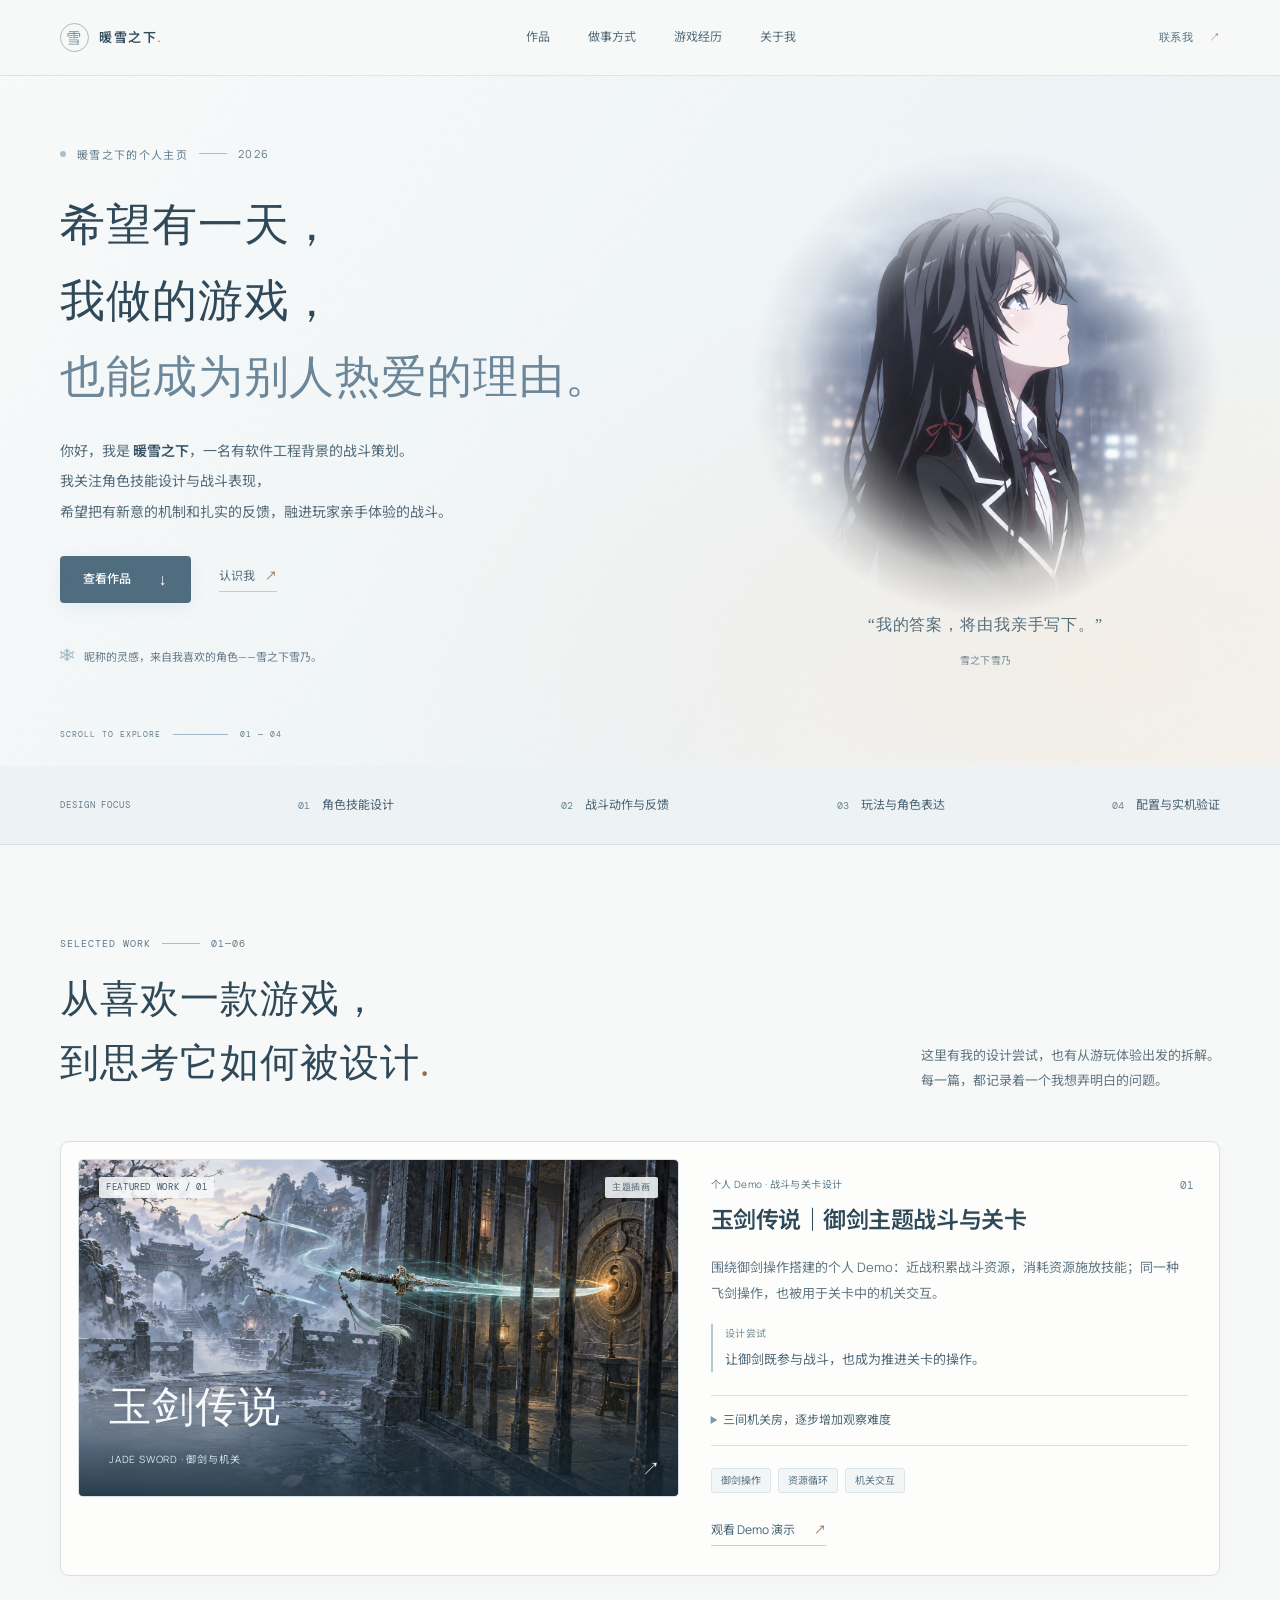
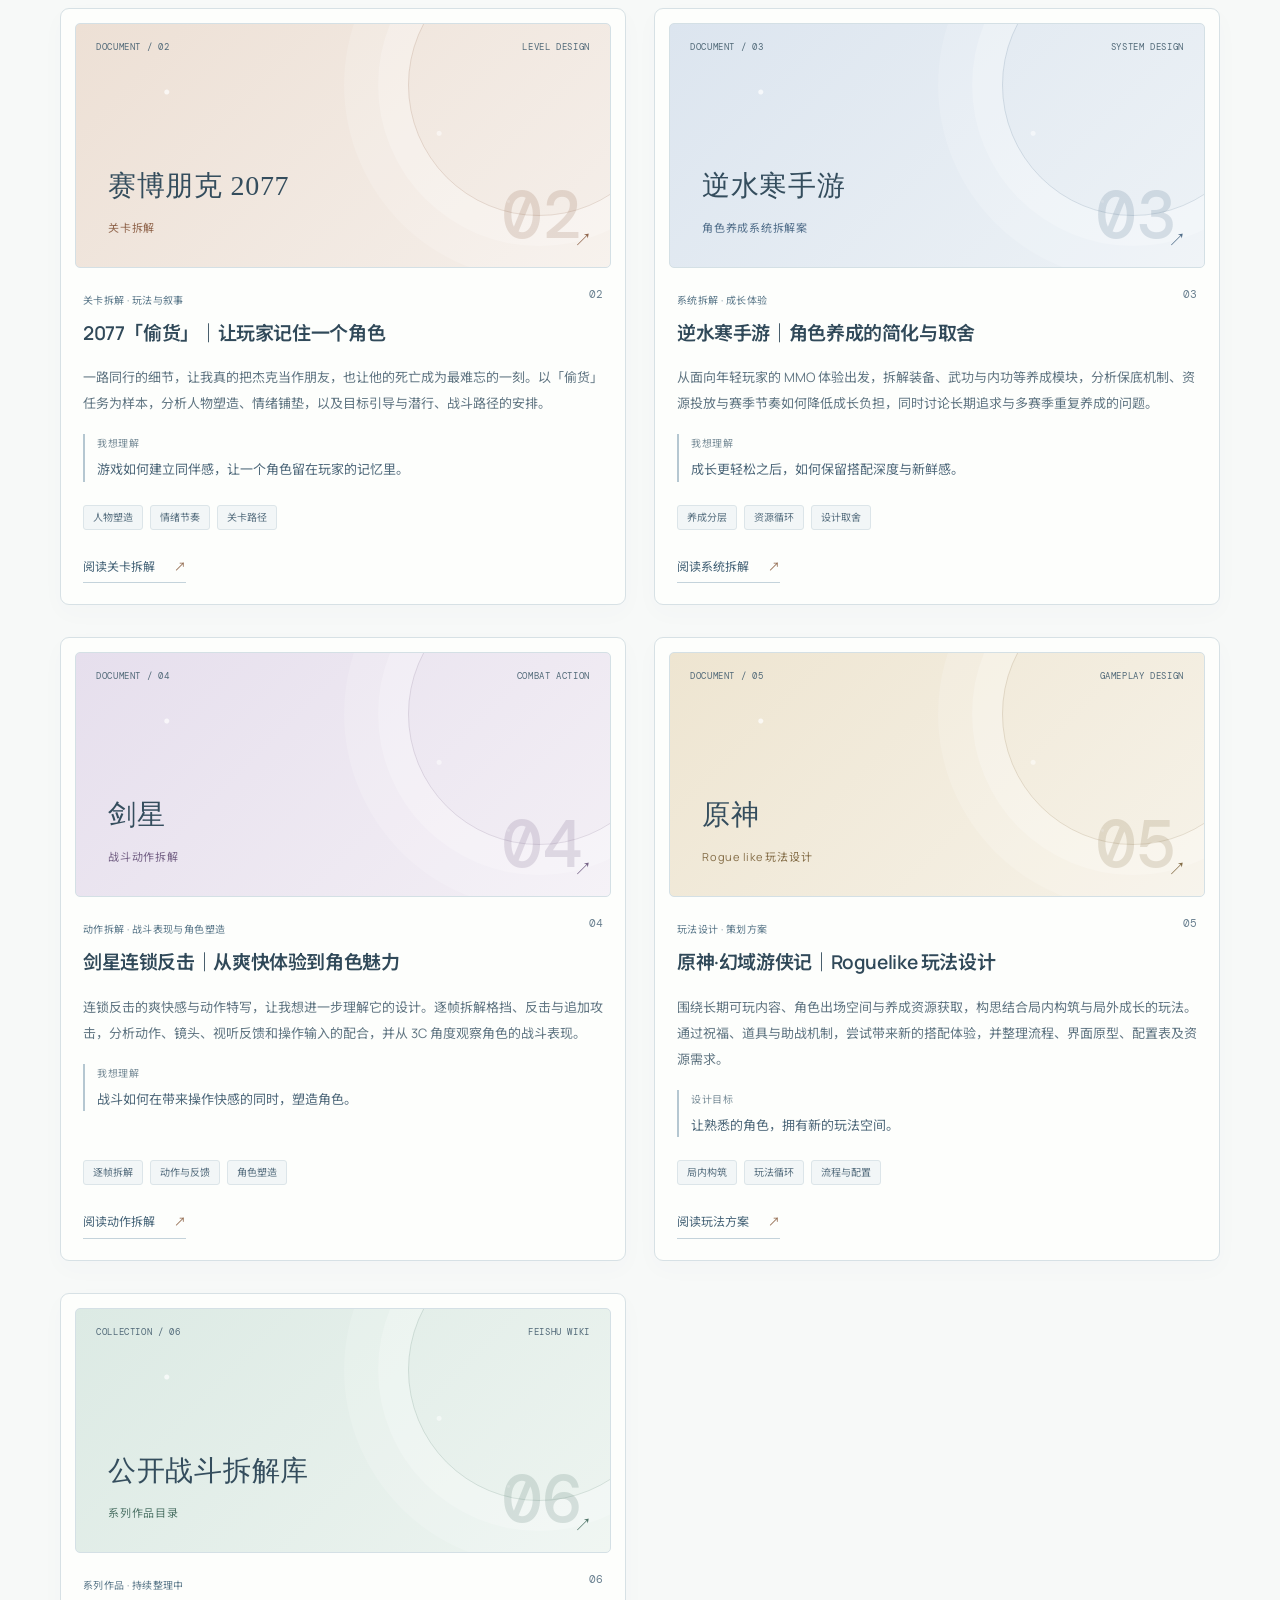
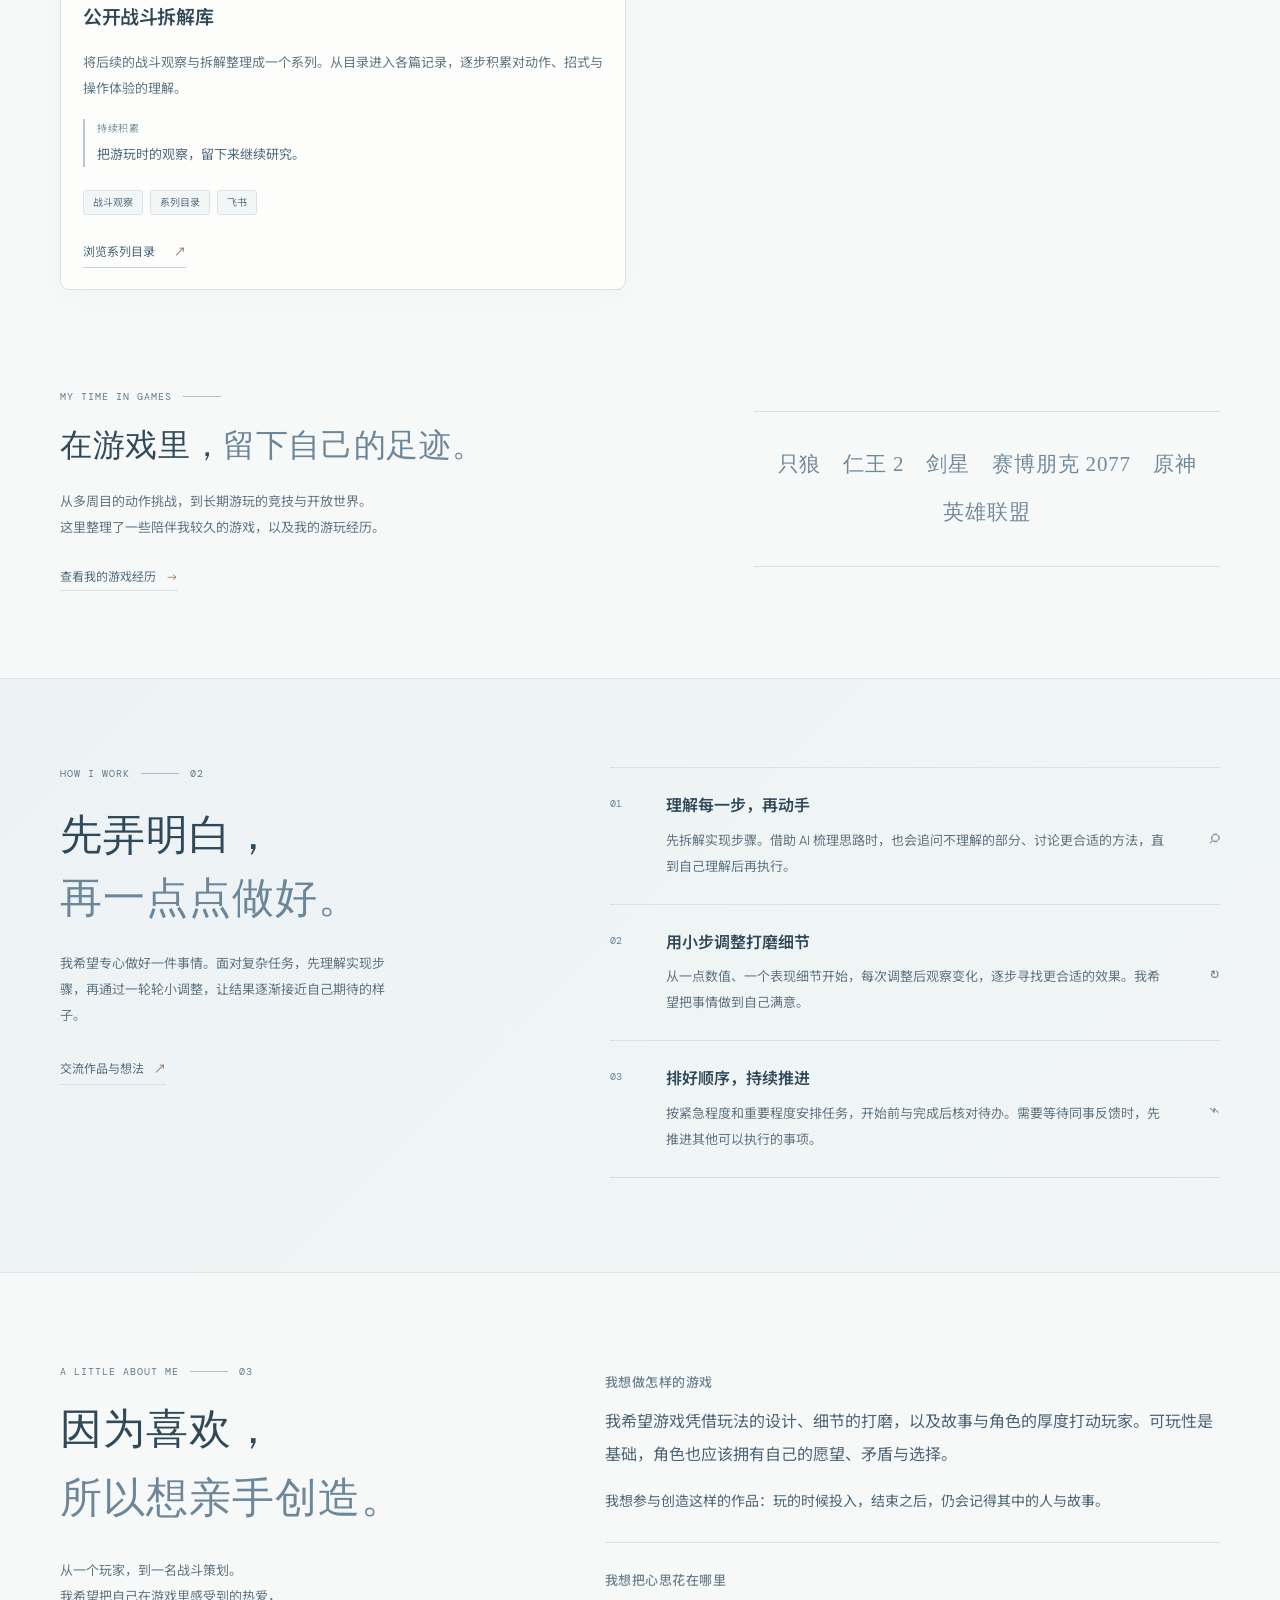
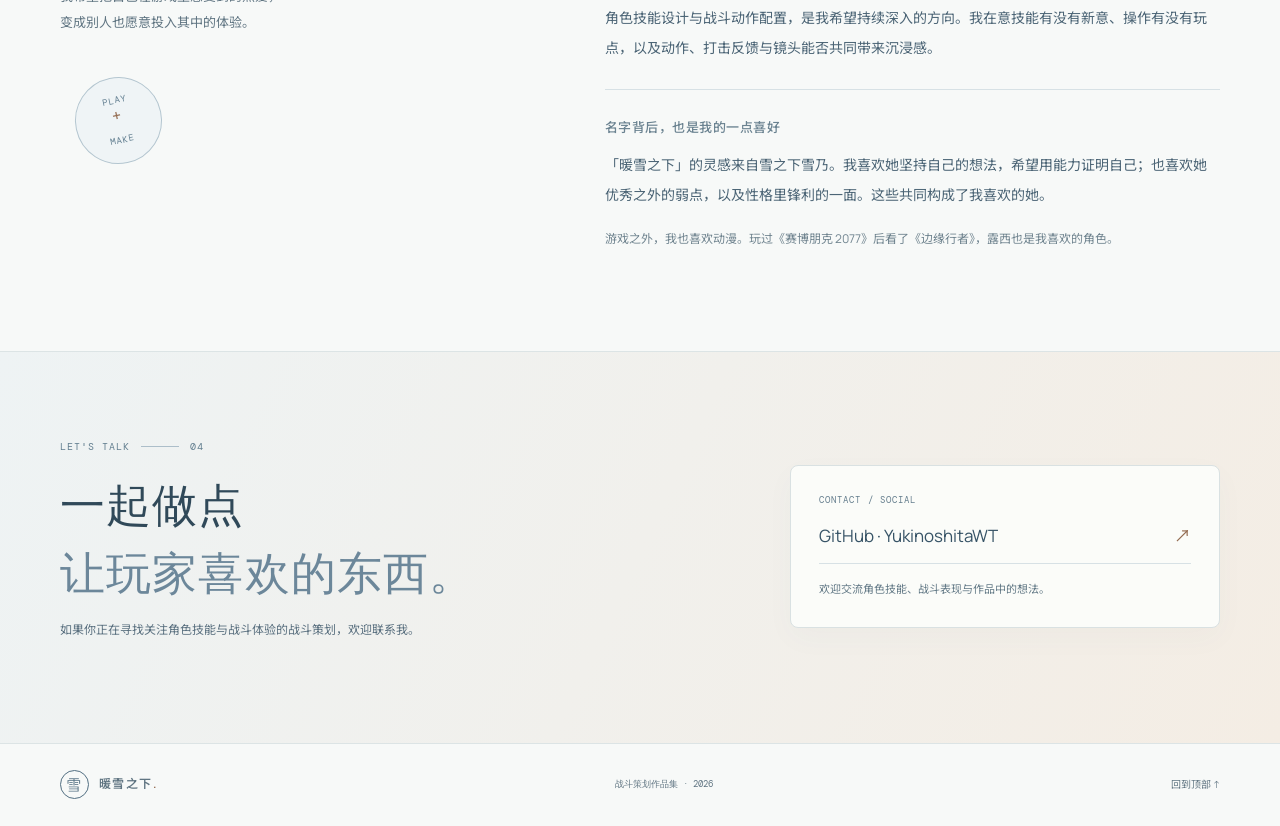
==== index.html @ dbbedae3 "Add illustrated flying sword cover to featured demo" ====
<!doctype html>
<html lang="zh-CN">
<head>
  <meta charset="utf-8">
  <meta name="viewport" content="width=device-width, initial-scale=1">
  <meta name="theme-color" content="#f3f6f7">
  <meta name="description" content="暖雪之下的个人主页与战斗策划作品集。关注角色技能设计、战斗体验，以及让玩家记住的故事与角色。">
  <title>暖雪之下｜战斗策划作品集</title>
  <link rel="preconnect" href="https://fonts.googleapis.com">
  <link rel="preconnect" href="https://fonts.gstatic.com" crossorigin>
  <link href="https://fonts.googleapis.com/css2?family=DM+Mono:wght@400;500&family=Manrope:wght@400;500;600;700;800&family=Noto+Sans+SC:wght@400;500;600;700;900&display=swap" rel="stylesheet">
  <link rel="stylesheet" href="styles.css?v=jade-cover-20261012">
  <script src="script.js" defer></script>
</head>
<body class="portfolio-page">
  <div class="grain" aria-hidden="true"></div>
  <header class="topbar">
    <a class="brand" href="#home" aria-label="回到首页"><span class="brand-mark">雪</span><span>暖雪之下<span class="brand-dot">.</span></span></a>
    <nav aria-label="主导航"><a href="#work">作品</a><a href="#approach">做事方式</a><a href="games.html">游戏经历</a><a href="#about">关于我</a></nav>
    <a class="top-contact" href="#contact">联系我 <span>↗</span></a>
  </header>

  <main id="home">
    <div class="hero-scene">
    <section class="hero wrap" aria-labelledby="hero-title">
      <div class="hero-copy">
        <div class="eyebrow"><span class="status-dot"></span> 暖雪之下的个人主页 <span class="eyebrow-line"></span> 2026</div>
        <h1 id="hero-title" class="hero-aspiration">希望有一天，<br>我做的游戏，<br><em>也能成为别人热爱的理由。</em></h1>
        <p class="hero-lede">你好，我是 <strong>暖雪之下</strong>，一名有软件工程背景的战斗策划。<br>我关注角色技能设计与战斗表现，<br class="desktop-only">希望把有新意的机制和扎实的反馈，融进玩家亲手体验的战斗。</p>
        <div class="hero-actions"><a class="button button-primary" href="#work">查看作品 <span>↓</span></a><a class="text-link" href="#about">认识我 <span>↗</span></a></div>
        <p class="name-note"><span aria-hidden="true">❄</span> 昵称的灵感，来自我喜欢的角色——雪之下雪乃。</p>
      </div>
      <figure class="hero-portrait">
        <img class="hero-portrait-image" src="assets/yukino-dusk.png" width="1254" height="1254" alt="雪之下雪乃在雨夜中抬头，朦胧的城市灯光逐渐融入浅色背景" fetchpriority="high" decoding="async">
        <figcaption class="hero-quote">
          <blockquote lang="zh-CN">“我的答案，将由我亲手写下。”</blockquote>
          <cite>雪之下雪乃</cite>
        </figcaption>
      </figure>
      <div class="hero-index"><span>SCROLL TO EXPLORE</span><span class="scroll-line"></span><span>01 — 04</span></div>
    </section>
    </div>

    <section class="signal-strip" aria-label="设计关注"><div class="wrap signal-inner"><span class="signal-label">DESIGN FOCUS</span><div class="signal-item"><b>01</b>角色技能设计</div><div class="signal-item"><b>02</b>战斗动作与反馈</div><div class="signal-item"><b>03</b>玩法与角色表达</div><div class="signal-item"><b>04</b>配置与实机验证</div></div></section>

    <section class="section wrap" id="work">
      <div class="section-head"><div><div class="eyebrow section-eyebrow">SELECTED WORK <span class="eyebrow-line"></span> 01—06</div><h2>从喜欢一款游戏，<br>到思考它如何被设计<span class="heading-mark">.</span></h2></div><p>这里有我的设计尝试，也有从游玩体验出发的拆解。<br>每一篇，都记录着一个我想弄明白的问题。</p></div>
      <div class="work-grid">
        <article class="work-card work-featured">
          <a class="work-visual visual-work visual-demo" href="https://www.bilibili.com/video/BV1tnPrzREdf" target="_blank" rel="noopener noreferrer" aria-label="在 B 站打开战斗关卡 Demo：玉剑传说">
            <img class="work-cover-image" src="assets/jade-sword-concept-cover.png" width="1672" height="941" alt="御剑主题插画：飞剑穿过古建筑的栏杆，击中亮起暖光的机关，远处是灰蓝色山峦与薄雾" loading="lazy" decoding="async">
            <div class="visual-top"><span>FEATURED WORK / 01</span><span>主题插画</span></div>
            <div class="visual-card-title">玉剑传说<span>JADE SWORD · 御剑与机关</span></div><span class="visual-arrow">↗</span>
          </a>
          <div class="work-info">
            <div><span class="work-kicker">个人 Demo · 战斗与关卡设计</span><h3>玉剑传说｜御剑主题战斗与关卡</h3></div><span class="work-number">01</span>
            <p>围绕御剑操作搭建的个人 Demo：近战积累战斗资源，消耗资源施放技能；同一种飞剑操作，也被用于关卡中的机关交互。</p>
            <div class="work-insight"><span>设计尝试</span>让御剑既参与战斗，也成为推进关卡的操作。</div>
            <details class="work-detail">
              <summary>三间机关房，逐步增加观察难度</summary>
              <div class="work-detail-body">
                <p>玩家被栏杆挡在房间外，需要操控飞剑进入房间击打机关。三个房间依次改变机关的可见性：</p>
                <ol><li><b>直接观察：</b>第一个机关的位置可以直接看见。</li><li><b>寻找角度：</b>第二个机关位于房间侧边，需要调整观察角度。</li><li><b>借助镜面：</b>第三个机关藏在死角，需要通过镜子确认位置。</li></ol>
                <p class="work-reflection">当前版本的打击反馈与战斗体验仍有提升空间。下一次原型，我希望聚焦一场 Boss 战，继续打磨这些细节。</p>
              </div>
            </details>
            <div class="tag-row"><span>御剑操作</span><span>资源循环</span><span>机关交互</span></div>
            <a class="work-link" href="https://www.bilibili.com/video/BV1tnPrzREdf" target="_blank" rel="noopener noreferrer">观看 Demo 演示 <span aria-hidden="true">↗</span></a>
          </div>
        </article>
        <article class="work-card">
          <a class="work-visual visual-work visual-level" href="https://docs.qq.com/pdf/DSmdZdEV5RG5sZkVX" target="_blank" rel="noopener noreferrer" aria-label="打开赛博朋克2077关卡拆解文档"><div class="visual-top"><span>DOCUMENT / 02</span><span>LEVEL DESIGN</span></div><div class="visual-card-title">赛博朋克 2077<span>关卡拆解</span></div><div class="visual-large-number">02</div><span class="visual-arrow">↗</span></a>
          <div class="work-info">
            <div><span class="work-kicker">关卡拆解 · 玩法与叙事</span><h3>2077「偷货」｜让玩家记住一个角色</h3></div><span class="work-number">02</span>
            <p>一路同行的细节，让我真的把杰克当作朋友，也让他的死亡成为最难忘的一刻。以「偷货」任务为样本，分析人物塑造、情绪铺垫，以及目标引导与潜行、战斗路径的安排。</p>
            <div class="work-insight"><span>我想理解</span>游戏如何建立同伴感，让一个角色留在玩家的记忆里。</div>
            <div class="tag-row"><span>人物塑造</span><span>情绪节奏</span><span>关卡路径</span></div>
            <a class="work-link" href="https://docs.qq.com/pdf/DSmdZdEV5RG5sZkVX" target="_blank" rel="noopener noreferrer">阅读关卡拆解 <span aria-hidden="true">↗</span></a>
          </div>
        </article>
        <article class="work-card">
          <a class="work-visual visual-work visual-system" href="https://docs.qq.com/pdf/DSmRoaVdUWG1sek9w" target="_blank" rel="noopener noreferrer" aria-label="打开逆水寒手游角色养成系统拆解案"><div class="visual-top"><span>DOCUMENT / 03</span><span>SYSTEM DESIGN</span></div><div class="visual-card-title">逆水寒手游<span>角色养成系统拆解案</span></div><div class="visual-large-number">03</div><span class="visual-arrow">↗</span></a>
          <div class="work-info">
            <div><span class="work-kicker">系统拆解 · 成长体验</span><h3>逆水寒手游｜角色养成的简化与取舍</h3></div><span class="work-number">03</span>
            <p>从面向年轻玩家的 MMO 体验出发，拆解装备、武功与内功等养成模块，分析保底机制、资源投放与赛季节奏如何降低成长负担，同时讨论长期追求与多赛季重复养成的问题。</p>
            <div class="work-insight"><span>我想理解</span>成长更轻松之后，如何保留搭配深度与新鲜感。</div>
            <div class="tag-row"><span>养成分层</span><span>资源循环</span><span>设计取舍</span></div>
            <a class="work-link" href="https://docs.qq.com/pdf/DSmRoaVdUWG1sek9w" target="_blank" rel="noopener noreferrer">阅读系统拆解 <span aria-hidden="true">↗</span></a>
          </div>
        </article>
        <article class="work-card">
          <a class="work-visual visual-work visual-action" href="https://docs.qq.com/pdf/DSk5XcUJLbWRxZUxj" target="_blank" rel="noopener noreferrer" aria-label="打开剑星战斗动作拆解文档"><div class="visual-top"><span>DOCUMENT / 04</span><span>COMBAT ACTION</span></div><div class="visual-card-title">剑星<span>战斗动作拆解</span></div><div class="visual-large-number">04</div><span class="visual-arrow">↗</span></a>
          <div class="work-info">
            <div><span class="work-kicker">动作拆解 · 战斗表现与角色塑造</span><h3>剑星连锁反击｜从爽快体验到角色魅力</h3></div><span class="work-number">04</span>
            <p>连锁反击的爽快感与动作特写，让我想进一步理解它的设计。逐帧拆解格挡、反击与追加攻击，分析动作、镜头、视听反馈和操作输入的配合，并从 3C 角度观察角色的战斗表现。</p>
            <div class="work-insight"><span>我想理解</span>战斗如何在带来操作快感的同时，塑造角色。</div>
            <div class="tag-row"><span>逐帧拆解</span><span>动作与反馈</span><span>角色塑造</span></div>
            <a class="work-link" href="https://docs.qq.com/pdf/DSk5XcUJLbWRxZUxj" target="_blank" rel="noopener noreferrer">阅读动作拆解 <span aria-hidden="true">↗</span></a>
          </div>
        </article>
        <article class="work-card">
          <a class="work-visual visual-work visual-rogue" href="https://docs.qq.com/pdf/DSldFSWpGRkFDQlZ1" target="_blank" rel="noopener noreferrer" aria-label="打开原神 Rogue like 玩法设计文档"><div class="visual-top"><span>DOCUMENT / 05</span><span>GAMEPLAY DESIGN</span></div><div class="visual-card-title">原神<span>Rogue like 玩法设计</span></div><div class="visual-large-number">05</div><span class="visual-arrow">↗</span></a>
          <div class="work-info">
            <div><span class="work-kicker">玩法设计 · 策划方案</span><h3>原神·幻域游侠记｜Roguelike 玩法设计</h3></div><span class="work-number">05</span>
            <p>围绕长期可玩内容、角色出场空间与养成资源获取，构思结合局内构筑与局外成长的玩法。通过祝福、道具与助战机制，尝试带来新的搭配体验，并整理流程、界面原型、配置表及资源需求。</p>
            <div class="work-insight"><span>设计目标</span>让熟悉的角色，拥有新的玩法空间。</div>
            <div class="tag-row"><span>局内构筑</span><span>玩法循环</span><span>流程与配置</span></div>
            <a class="work-link" href="https://docs.qq.com/pdf/DSldFSWpGRkFDQlZ1" target="_blank" rel="noopener noreferrer">阅读玩法方案 <span aria-hidden="true">↗</span></a>
          </div>
        </article>
        <article class="work-card">
          <a class="work-visual visual-work visual-library" href="https://scnn6vtqk3q8.feishu.cn/wiki/JieXwrlGJiWs9MkGaN0c85Ffnpc" target="_blank" rel="noopener noreferrer" aria-label="打开飞书公开战斗拆解库"><div class="visual-top"><span>COLLECTION / 06</span><span>FEISHU WIKI</span></div><div class="visual-card-title">公开战斗拆解库<span>系列作品目录</span></div><div class="visual-large-number">06</div><span class="visual-arrow">↗</span></a>
          <div class="work-info">
            <div><span class="work-kicker">系列作品 · 持续整理中</span><h3>公开战斗拆解库</h3></div><span class="work-number">06</span>
            <p>将后续的战斗观察与拆解整理成一个系列。从目录进入各篇记录，逐步积累对动作、招式与操作体验的理解。</p>
            <div class="work-insight"><span>持续积累</span>把游玩时的观察，留下来继续研究。</div>
            <div class="tag-row"><span>战斗观察</span><span>系列目录</span><span>飞书</span></div>
            <a class="work-link" href="https://scnn6vtqk3q8.feishu.cn/wiki/JieXwrlGJiWs9MkGaN0c85Ffnpc" target="_blank" rel="noopener noreferrer">浏览系列目录 <span aria-hidden="true">↗</span></a>
          </div>
        </article>
      </div>
    </section>

    <section class="games-preview wrap" aria-labelledby="games-preview-title">
      <div><div class="eyebrow section-eyebrow">MY TIME IN GAMES <span class="eyebrow-line"></span></div><h2 id="games-preview-title">在游戏里，<em>留下自己的足迹。</em></h2><p>从多周目的动作挑战，到长期游玩的竞技与开放世界。<br>这里整理了一些陪伴我较久的游戏，以及我的游玩经历。</p><a class="text-link" href="games.html">查看我的游戏经历 <span>→</span></a></div>
      <div class="games-preview-names" aria-label="部分游玩游戏"><span>只狼</span><span>仁王 2</span><span>剑星</span><span>赛博朋克 2077</span><span>原神</span><span>英雄联盟</span></div>
    </section>

    <section class="approach-section" id="approach">
      <div class="wrap approach-wrap">
        <div class="approach-intro"><div class="eyebrow">HOW I WORK <span class="eyebrow-line"></span> 02</div><h2>先弄明白，<br><em>再一点点做好。</em></h2><p>我希望专心做好一件事情。面对复杂任务，先理解实现步骤，再通过一轮轮小调整，让结果逐渐接近自己期待的样子。</p><a class="text-link" href="#contact">交流作品与想法 <span>↗</span></a></div>
        <div class="steps">
          <article><span class="step-no">01</span><div><h3>理解每一步，再动手</h3><p>先拆解实现步骤。借助 AI 梳理思路时，也会追问不理解的部分、讨论更合适的方法，直到自己理解后再执行。</p></div><span class="step-symbol" aria-hidden="true">⌕</span></article>
          <article><span class="step-no">02</span><div><h3>用小步调整打磨细节</h3><p>从一点数值、一个表现细节开始，每次调整后观察变化，逐步寻找更合适的效果。我希望把事情做到自己满意。</p></div><span class="step-symbol" aria-hidden="true">↻</span></article>
          <article><span class="step-no">03</span><div><h3>排好顺序，持续推进</h3><p>按紧急程度和重要程度安排任务，开始前与完成后核对待办。需要等待同事反馈时，先推进其他可以执行的事项。</p></div><span class="step-symbol" aria-hidden="true">⌁</span></article>
        </div>
      </div>
    </section>

    <section class="section wrap about-section" id="about">
      <div class="about-left"><div class="eyebrow section-eyebrow">A LITTLE ABOUT ME <span class="eyebrow-line"></span> 03</div><h2>因为喜欢，<br><em>所以想亲手创造。</em></h2><p class="about-intro">从一个玩家，到一名战斗策划。<br>我希望把自己在游戏里感受到的热爱，<br>变成别人也愿意投入其中的体验。</p><div class="about-stamp" aria-hidden="true">PLAY<br><span>+</span><br>MAKE</div></div>
      <div class="about-right">
        <div class="about-block"><h3>我想做怎样的游戏</h3><p class="about-lede">我希望游戏凭借玩法的设计、细节的打磨，以及故事与角色的厚度打动玩家。可玩性是基础，角色也应该拥有自己的愿望、矛盾与选择。</p><p>我想参与创造这样的作品：玩的时候投入，结束之后，仍会记得其中的人与故事。</p></div>
        <div class="about-block"><h3>我想把心思花在哪里</h3><p>角色技能设计与战斗动作配置，是我希望持续深入的方向。我在意技能有没有新意、操作有没有玩点，以及动作、打击反馈与镜头能否共同带来沉浸感。</p></div>
        <div class="about-block about-interest"><h3>名字背后，也是我的一点喜好</h3><p>「暖雪之下」的灵感来自雪之下雪乃。我喜欢她坚持自己的想法，希望用能力证明自己；也喜欢她优秀之外的弱点，以及性格里锋利的一面。这些共同构成了我喜欢的她。</p><p class="about-small">游戏之外，我也喜欢动漫。玩过《赛博朋克 2077》后看了《边缘行者》，露西也是我喜欢的角色。</p></div>
      </div>
    </section>

    <section class="contact-section" id="contact"><div class="wrap contact-wrap"><div><div class="eyebrow">LET'S TALK <span class="eyebrow-line"></span> 04</div><h2>一起做点<br><em>让玩家喜欢的东西。</em></h2><p>如果你正在寻找关注角色技能与战斗体验的战斗策划，欢迎联系我。</p></div><div class="contact-card"><span class="contact-label">CONTACT / SOCIAL</span><a href="https://github.com/YukinoshitaWT" class="contact-link" target="_blank" rel="noopener noreferrer">GitHub · YukinoshitaWT <span>↗</span></a><span class="contact-hint">欢迎交流角色技能、战斗表现与作品中的想法。</span></div></div></section>
  </main>
  <footer class="footer wrap"><a class="brand" href="#home"><span class="brand-mark">雪</span><span>暖雪之下<span class="brand-dot">.</span></span></a><span>战斗策划作品集 · 2026</span><a href="#home">回到顶部 ↑</a></footer>
</body>
</html>
---- styles.css ----
:root{--bg:#101a1a;--panel:#172323;--panel2:#1c2b29;--ink:#f4f0e7;--muted:#9ba9a1;--teal:#92d6be;--lime:#d6e86d;--line:rgba(231,239,221,.13);--mono:"DM Mono",monospace;--sans:"Manrope","Noto Sans SC",sans-serif}*{box-sizing:border-box}html{scroll-behavior:smooth;scroll-padding-top:85px}body{margin:0;background:var(--bg);color:var(--ink);font-family:var(--sans);font-size:14px;line-height:1.7;overflow-x:hidden}.grain{position:fixed;inset:0;pointer-events:none;z-index:9;opacity:.11;background-image:url("data:image/svg+xml,%3Csvg viewBox='0 0 180 180' xmlns='http://www.w3.org/2000/svg'%3E%3Cfilter id='n'%3E%3CfeTurbulence type='fractalNoise' baseFrequency='.9' numOctaves='3' stitchTiles='stitch'/%3E%3C/filter%3E%3Crect width='100%25' height='100%25' filter='url(%23n)' opacity='.13'/%3E%3C/svg%3E")}.wrap{width:min(1160px,calc(100% - 64px));margin-inline:auto}.topbar{height:76px;padding:0 max(32px,calc((100vw - 1160px)/2));display:flex;align-items:center;justify-content:space-between;border-bottom:1px solid var(--line);position:sticky;top:0;background:rgba(16,26,26,.93);backdrop-filter:blur(14px);z-index:10}.brand{display:flex;align-items:center;gap:10px;color:var(--ink);font-weight:800;letter-spacing:.12em;text-decoration:none;font-size:13px}.brand-mark{display:grid;place-items:center;width:29px;height:29px;border:1px solid var(--teal);color:var(--teal);font:500 15px var(--mono);border-radius:50%}.brand-dot,.heading-mark{color:var(--lime)}nav{display:flex;gap:38px}nav a,.top-contact,.footer a{color:#c1cac2;text-decoration:none;font-size:12px;transition:color .2s}nav a:hover,.top-contact:hover,.footer a:hover{color:var(--lime)}.top-contact{font-family:var(--mono);font-size:11px;letter-spacing:.04em}.top-contact span,.text-link span{color:var(--lime);margin-left:8px}.hero{min-height:620px;padding-top:108px;position:relative;display:grid;grid-template-columns:1fr .88fr;align-items:start}.eyebrow{font:10px var(--mono);letter-spacing:.1em;color:var(--teal);display:flex;align-items:center;gap:11px}.status-dot{width:6px;height:6px;border-radius:50%;background:var(--lime);box-shadow:0 0 10px #d6e86d}.eyebrow-line{display:inline-block;width:38px;height:1px;background:rgba(146,214,190,.55)}h1,h2,h3,p{margin-top:0}h1{font-size:clamp(50px,6vw,82px);line-height:1.17;letter-spacing:-.06em;margin:34px 0 22px;font-weight:700}h1 em,h2 em{font-style:normal;color:var(--teal)}.hero-lede{font-size:15px;color:#b1bdb5;line-height:2.05}.hero-lede strong{color:var(--ink)}.hero-actions{display:flex;align-items:center;gap:28px;margin-top:34px}.button{display:inline-flex;gap:27px;align-items:center;text-decoration:none;padding:12px 18px;font-weight:600;font-size:12px;transition:transform .2s,background .2s}.button:hover{transform:translateY(-2px)}.button-primary{background:var(--lime);color:#17201d}.button-primary span{font:16px var(--mono)}.text-link{color:var(--ink);text-decoration:none;font-size:12px;border-bottom:1px solid var(--line);padding-bottom:5px}.hero-meta{display:flex;gap:13px;margin-top:72px;color:#75867e;font:9px var(--mono);letter-spacing:.09em}.meta-sep{color:var(--teal)}.hero-art{height:420px;position:relative;margin-top:8px;overflow:hidden;background:radial-gradient(ellipse at center,rgba(42,73,63,.55),rgba(16,26,26,0) 70%)}.art-orbit{position:absolute;border:1px solid rgba(146,214,190,.18);border-radius:50%;left:50%;top:48%;transform:translate(-50%,-50%) rotate(-25deg)}.orbit-one{width:350px;height:175px}.orbit-two{width:260px;height:345px;transform:translate(-50%,-50%) rotate(49deg);border-color:rgba(214,232,109,.16)}.art-cross{height:1px;background:rgba(146,214,190,.16);position:absolute;left:12%;right:12%;top:48%}.cross-b{transform:rotate(60deg)}.art-core{position:absolute;top:48%;left:50%;width:113px;height:113px;transform:translate(-50%,-50%);border:1px solid rgba(214,232,109,.55);border-radius:50%;display:flex;flex-direction:column;align-items:center;justify-content:center;background:rgba(21,39,35,.7);box-shadow:0 0 55px rgba(146,214,190,.13)}.core-glyph{font-size:32px;color:var(--lime);line-height:1}.core-label{font:8px/1.4 var(--mono);text-align:center;letter-spacing:.1em;color:var(--teal);margin-top:4px}.art-node{position:absolute;width:52px;height:52px;border-radius:50%;border:1px solid rgba(146,214,190,.42);background:#182624;display:flex;flex-direction:column;align-items:center;justify-content:center;line-height:1.2;box-shadow:0 0 22px rgba(0,0,0,.25)}.art-node b{font:10px var(--mono);color:var(--lime)}.art-node span{font-size:9px;color:#bccac0;margin-top:3px}.node-a{top:15%;left:49%}.node-b{bottom:15%;left:23%}.node-c{bottom:22%;right:13%}.art-coordinate{position:absolute;font:8px var(--mono);letter-spacing:.07em;color:#758a7d}.coord-a{top:10%;right:4%}.coord-b{bottom:9%;left:0}.art-caption{position:absolute;bottom:9%;right:0;display:flex;gap:8px;align-items:center;font-size:9px;color:#8d9d92}.caption-bar{width:17px;height:1px;background:var(--lime)}.hero-index{position:absolute;bottom:25px;left:0;display:flex;align-items:center;gap:12px;color:#6d7d75;font:8px var(--mono);letter-spacing:.12em}.scroll-line{height:1px;width:55px;background:var(--teal)}.signal-strip{border-block:1px solid var(--line);background:rgba(255,255,255,.015)}.signal-inner{min-height:88px;display:flex;align-items:center;justify-content:space-between}.signal-label{font:9px var(--mono);color:#73867b;letter-spacing:.1em}.signal-item{font-size:12px;color:#d0d8ce}.signal-item b{font:10px var(--mono);color:var(--teal);margin-right:12px}.section{padding-top:112px;padding-bottom:118px}.section-head{display:flex;justify-content:space-between;align-items:end;margin-bottom:45px}.section-eyebrow{margin-bottom:17px}.section-head h2,.about-left h2{font-size:42px;line-height:1.25;letter-spacing:-.05em;margin:0}.section-head>p{font-size:11px;color:#829087;line-height:1.9;margin:0 0 3px}.work-grid{display:grid;grid-template-columns:1fr 1fr;gap:46px 28px}.work-card{min-width:0}.work-featured{grid-column:1/-1;display:grid;grid-template-columns:1.1fr .9fr;gap:28px;align-items:center}.work-visual{position:relative;display:block;min-height:280px;overflow:hidden;background:#1a2926;text-decoration:none;color:inherit;border:1px solid rgba(225,238,222,.08);transition:border .3s,transform .3s}.work-visual:hover{border-color:rgba(146,214,190,.45);transform:translateY(-3px)}.visual-top{position:absolute;left:20px;right:20px;top:17px;display:flex;justify-content:space-between;color:#85978c;font:8px var(--mono);letter-spacing:.07em}.timeline-title{position:absolute;left:10%;top:24%;font:700 clamp(31px,4vw,53px)/.95 var(--sans);letter-spacing:-.06em}.timeline-title i{font-style:normal;color:var(--teal)}.timeline-track{position:absolute;left:10%;right:10%;bottom:28%;display:flex;gap:10px;align-items:center}.track-label{font:8px var(--mono);color:#8ca099}.track-line{height:1px;background:rgba(146,214,190,.6);flex:1;position:relative;display:flex;justify-content:space-between}.track-line i{width:7px;height:7px;border-radius:50%;background:var(--lime);margin-top:-3px;box-shadow:0 0 11px rgba(214,232,109,.7)}.timeline-events{position:absolute;left:16%;right:12%;bottom:19%;display:flex;justify-content:space-between;color:#8ea097;font-size:9px}.work-featured .work-visual{min-height:295px}.visual-arrow{position:absolute;right:18px;bottom:15px;color:var(--lime);font:18px var(--mono)}.visual-timeline:after{content:"";position:absolute;right:9%;top:29%;width:105px;height:105px;border:1px solid rgba(146,214,190,.32);border-radius:50%;box-shadow:0 0 0 14px rgba(146,214,190,.035),0 0 0 28px rgba(146,214,190,.025)}.visual-config{min-height:245px;background:linear-gradient(135deg,#1c2c29,#182322)}.config-stack{position:absolute;left:12%;right:12%;top:27%;display:grid;gap:7px}.stack-row{height:30px;display:flex;align-items:center;gap:13px;padding:0 11px;border:1px solid rgba(146,214,190,.15);background:rgba(15,25,24,.55)}.stack-row span{font:8px var(--mono);color:#82968a;width:39px}.stack-row b{font-size:9px;color:#c3d0c5;font-weight:500;flex:1}.stack-row i{font-style:normal;color:#799589;font:12px var(--mono)}.stack-row.active{border-color:rgba(214,232,109,.55);background:rgba(214,232,109,.08)}.stack-row.active span,.stack-row.active i{color:var(--lime)}.stack-foot{position:absolute;left:12%;right:12%;bottom:13%;display:flex;justify-content:space-between;color:#71867a;font:7px var(--mono);letter-spacing:.08em}.visual-prototype{min-height:245px;background:radial-gradient(ellipse at 50% 55%,#29433a,#192523 70%)}.proto-stage{position:absolute;inset:26% 13% 23%;border:1px solid rgba(146,214,190,.17);background-image:linear-gradient(rgba(146,214,190,.045) 1px,transparent 1px),linear-gradient(90deg,rgba(146,214,190,.045) 1px,transparent 1px);background-size:22px 22px}.proto-player{position:absolute;left:35%;top:52%;width:23px;height:23px;border-radius:50%;display:grid;place-items:center;color:#13201a;background:var(--lime);box-shadow:0 0 20px #b2c966}.proto-target{position:absolute;width:13px;height:13px;border:1px solid #e3a083;border-radius:50%;box-shadow:0 0 13px rgba(227,160,131,.5)}.target-one{right:26%;top:24%}.target-two{right:18%;bottom:19%}.proto-path{position:absolute;left:39%;top:45%;width:80px;height:40px;border-top:1px dashed var(--teal);transform:rotate(-29deg)}.proto-hit{position:absolute;right:22%;top:10%;font:9px var(--mono);color:var(--lime);transform:rotate(-10deg)}.proto-controls{position:absolute;left:13%;right:13%;bottom:10%;display:flex;justify-content:space-between;color:#82968b;font:7px var(--mono)}.work-info{position:relative;padding-top:19px}.work-kicker{font:9px var(--mono);letter-spacing:.04em;color:var(--teal)}.work-info h3{font-size:18px;line-height:1.45;margin:7px 35px 10px 0;font-weight:600;letter-spacing:-.02em}.work-featured .work-info h3{font-size:22px}.work-info p{font-size:11px;line-height:1.9;color:#89988e;margin-bottom:15px;max-width:420px}.work-number{position:absolute;right:0;top:19px;color:#55685e;font:11px var(--mono)}.tag-row{display:flex;gap:7px;flex-wrap:wrap}.tag-row span{border:1px solid var(--line);color:#9aa99e;padding:3px 9px;font-size:9px}.placeholder-note{margin:38px 0 0;padding:12px 14px;border-left:2px solid var(--lime);background:rgba(214,232,109,.04);color:#9da99e;font-size:10px}.placeholder-note span{color:var(--lime);margin-right:7px}.approach-section{background:#182523;border-block:1px solid var(--line);padding:104px 0 110px}.approach-wrap{display:grid;grid-template-columns:.88fr 1.12fr;gap:90px}.approach-intro h2,.contact-wrap h2{font-size:42px;line-height:1.3;letter-spacing:-.055em;margin:24px 0 20px}.approach-intro>p{max-width:330px;color:#9eada3;font-size:12px;line-height:2}.approach-intro .text-link{display:inline-block;margin-top:18px}.steps{border-top:1px solid var(--line)}.steps article{display:grid;grid-template-columns:42px 1fr 34px;gap:14px;align-items:center;padding:19px 0;border-bottom:1px solid var(--line)}.step-no{align-self:start;padding-top:4px;color:var(--teal);font:10px var(--mono)}.steps h3{font-size:14px;margin:0 0 3px;font-weight:600}.steps p{font-size:10px;margin:0;color:#8d9c92}.step-symbol{color:#a9c6ad;font:19px var(--mono);text-align:right}.about-section{display:grid;grid-template-columns:1fr 1fr;gap:80px;align-items:center}.about-left{position:relative;min-height:260px}.about-stamp{position:absolute;bottom:-26px;left:10px;width:87px;height:87px;border:1px solid rgba(146,214,190,.36);border-radius:50%;display:flex;flex-direction:column;align-items:center;justify-content:center;color:var(--teal);font:9px/1.2 var(--mono);letter-spacing:.12em;text-align:center;transform:rotate(-12deg)}.about-stamp span{color:var(--lime);font-size:16px}.about-right{padding-top:19px}.about-lede{font-size:15px;line-height:2;color:#d2dbd1;margin-bottom:28px}.about-facts{border-top:1px solid var(--line)}.about-facts>div{display:flex;justify-content:space-between;gap:20px;padding:11px 0;border-bottom:1px solid var(--line);font-size:10px}.about-facts span{color:#7f9186}.about-facts b{font-weight:500;color:#ced8cc;text-align:right}.about-small{font-size:10px;color:#839388;margin:18px 0 0}.contact-section{background:var(--teal);color:#13211c;padding:88px 0 90px}.contact-wrap{display:flex;justify-content:space-between;align-items:center;gap:40px}.contact-wrap .eyebrow{color:#315448}.contact-wrap .eyebrow-line{background:rgba(40,83,66,.45)}.contact-wrap h2{font-size:45px;margin:20px 0 12px}.contact-wrap h2 em{color:#436b59}.contact-wrap>div:first-child>p{font-size:11px;color:#36594d}.contact-card{width:min(430px,45%);padding:23px 25px;background:#12201d;color:var(--ink);display:flex;flex-direction:column;gap:12px}.contact-label{font:8px var(--mono);letter-spacing:.12em;color:var(--teal)}.contact-link{font-size:18px;color:var(--ink);text-decoration:none;border-bottom:1px solid var(--line);padding:4px 0 12px}.contact-link span,.social-link span{float:right;color:var(--lime)}.social-link{font:9px var(--mono);letter-spacing:.06em;color:#b2c0b4;text-decoration:none}.contact-hint{color:#687a6f;font-size:9px;margin-top:4px}.footer{height:82px;display:flex;align-items:center;justify-content:space-between}.footer>span{color:#718077;font:9px var(--mono)}.footer a:last-child{font-size:10px}
@media(max-width:800px){.wrap{width:min(100% - 40px,620px)}.topbar{height:66px;padding:0 20px}nav{gap:18px}nav a{font-size:10px}.top-contact{font-size:9px}.hero{padding-top:78px;grid-template-columns:1fr;min-height:0;padding-bottom:75px}.hero-art{height:310px;margin:38px 0 0}.hero-meta{margin-top:43px}.hero-index{bottom:23px}.signal-inner{padding-block:20px;display:grid;grid-template-columns:1fr 1fr;gap:13px}.signal-label{grid-column:1/-1}.section{padding-block:78px}.section-head{display:block}.section-head>p{margin-top:17px}.work-grid{grid-template-columns:1fr;gap:37px}.work-featured{grid-column:auto;display:flex;flex-direction:column;align-items:stretch;gap:0}.work-featured .work-visual{min-height:250px}.work-featured .work-info h3{font-size:18px}.approach-section{padding:78px 0}.approach-wrap{grid-template-columns:1fr;gap:42px}.about-section{grid-template-columns:1fr;gap:30px}.about-left{min-height:220px}.contact-wrap{align-items:flex-start;flex-direction:column}.contact-card{width:100%}.contact-wrap h2{font-size:39px}}@media(max-width:460px){.wrap{width:calc(100% - 32px)}.topbar{padding-inline:16px}nav{gap:12px}nav a{font-size:9px}.top-contact{font-size:8px}.brand{font-size:11px;gap:7px}.brand-mark{width:25px;height:25px}.hero{padding-top:65px}h1{font-size:51px}.hero-lede{font-size:13px}.hero-art{height:270px}.section-head h2,.about-left h2{font-size:35px}.approach-intro h2{font-size:36px}.work-visual{min-height:230px}.timeline-title{font-size:40px}.contact-card{padding:20px}.contact-link{font-size:16px}.footer{height:auto;min-height:75px;gap:10px;flex-wrap:wrap;padding-block:18px}.footer>span{font-size:8px}}
@media(prefers-reduced-motion:reduce){html{scroll-behavior:auto}*,*:before,*:after{transition:none!important}}

.visual-work{--glow:#92d6be;min-height:245px;display:flex;align-items:flex-end;padding:32px;background:linear-gradient(135deg,#20332e,#121d1d);isolation:isolate}
.work-featured .visual-work{min-height:295px}
.visual-work:before{content:"";position:absolute;width:270px;height:270px;right:-40px;top:-95px;border:1px solid color-mix(in srgb,var(--glow) 34%,transparent);border-radius:50%;box-shadow:0 0 0 28px color-mix(in srgb,var(--glow) 6%,transparent),0 0 0 65px color-mix(in srgb,var(--glow) 4%,transparent);z-index:0}
.visual-work:after{content:"";position:absolute;inset:0;background:linear-gradient(90deg,transparent 98%,rgba(255,255,255,.045) 98%),linear-gradient(transparent 98%,rgba(255,255,255,.045) 98%);background-size:26px 26px;opacity:.45;z-index:0}
.visual-work .visual-top,.visual-work .visual-arrow{z-index:2}
.visual-card-title{position:relative;z-index:2;color:var(--ink);font-size:28px;line-height:1.23;font-weight:700;letter-spacing:-.04em;max-width:80%}
.work-featured .visual-card-title{font-size:45px}
.visual-card-title span{display:block;font:10px var(--mono);letter-spacing:.12em;color:var(--glow);margin-top:12px}
.visual-large-number{position:absolute;right:28px;bottom:21px;color:color-mix(in srgb,var(--glow) 30%,transparent);font:500 67px/.9 var(--mono);z-index:1}
.visual-demo{--glow:#d6e86d;background:linear-gradient(125deg,#30423a,#172322)}
.visual-level{--glow:#e8a381;background:linear-gradient(135deg,#3c2c2b,#1e2628)}
.visual-system{--glow:#98bbef;background:linear-gradient(135deg,#233750,#1a2530)}
.visual-action{--glow:#d0a8ec;background:linear-gradient(135deg,#332a46,#1a2430)}
.visual-rogue{--glow:#e6c88d;background:linear-gradient(135deg,#3b3829,#202a26)}
.visual-library{--glow:#92d6be;background:linear-gradient(135deg,#1e4039,#182723)}
@media(max-width:460px){.visual-work,.work-featured .visual-work{min-height:220px;padding:24px}.visual-card-title{font-size:23px}.work-featured .visual-card-title{font-size:33px}.visual-large-number{font-size:50px}}

/* Winter introduction. */
.topbar{background:rgba(247,249,249,.95);border-color:#dce5e8}
.topbar .brand{color:#344d5d;font-weight:600}
.topbar .brand-mark{color:#647f91;border-color:#a6bac6}
.topbar .brand-dot{color:#b38767}
.topbar nav a,.topbar .top-contact{color:#536b79}
.topbar nav a:hover,.topbar .top-contact:hover{color:#243f50}
.topbar .top-contact span{color:#956c4f}
.hero-scene{color:#304959;background:radial-gradient(ellipse at 85% 85%,#f5e9db88,transparent 48%),linear-gradient(125deg,#f8faf9,#edf3f6 65%,#f3f5f4);border-bottom:1px solid #ccd9df}
.hero-scene .hero{min-height:690px;grid-template-columns:1.15fr .85fr;gap:56px;align-items:center;padding-top:64px;padding-bottom:90px}
.hero-scene .eyebrow{color:#607b8d;font-family:var(--sans);font-size:11px;letter-spacing:.12em;flex-wrap:wrap}
.hero-scene .eyebrow-line{background:#acbec9;width:28px}
.hero-scene .status-dot{background:#a9bfce;box-shadow:none}
.hero-scene h1{font-family:"Songti SC","STSong","SimSun",serif;font-size:clamp(43px,4.8vw,67px);font-weight:400;line-height:1.5;letter-spacing:.04em;margin:25px 0 21px}
.hero-scene h1 em{color:#6c879a}
.hero-scene .hero-lede{color:#526977;font-size:14px;line-height:2.15}
.hero-scene .hero-lede strong{color:#344f61;font-weight:600}
.hero-scene .hero-actions{gap:28px;margin-top:29px}
.hero-scene .button-primary{background:#506d80;color:#fff;border-radius:4px;padding:13px 23px;font-weight:500;box-shadow:0 5px 16px #506d8015}
.hero-scene .button-primary:hover{background:#3d5b6f}
.hero-scene .text-link{color:#526d7d;border-color:#becbd2}
.hero-scene .text-link span{color:#956c4f}
.name-note{font-size:11px;line-height:1.9;color:#647888;margin:39px 0 0;max-width:370px}
.name-note span{color:#809daf;margin-right:7px;font-size:15px}
.hero-scene .hero-index{color:#657d8a;bottom:27px}
.hero-scene .scroll-line{background:#a3b9c6}
.hero-portrait{width:100%;max-width:470px;justify-self:end;margin:0}
/* Fade the illustration itself so the real page background shows through. */
.hero-portrait-image{width:100%;height:auto;display:block;filter:saturate(.78) brightness(1.08);-webkit-mask-image:radial-gradient(ellipse 50% 50% at 50% 50%,#000 35%,#000000f5 50%,#000000a6 65%,#00000033 82%,transparent 100%);mask-image:radial-gradient(ellipse 50% 50% at 50% 50%,#000 35%,#000000f5 50%,#000000a6 65%,#00000033 82%,transparent 100%)}
.hero-quote{text-align:center;margin-top:-6px;color:#526d7d}
.hero-quote blockquote{margin:0;font-family:"Songti SC","STSong","SimSun",serif;font-size:16px;line-height:1.9;letter-spacing:.055em}
.hero-quote cite{display:block;margin-top:10px;color:#738894;font-style:normal;font-size:10px;line-height:1.8;letter-spacing:.035em}
.hero-quote cite span{padding-inline:5px;color:#a1b3bd}
a:focus-visible{outline:2px solid currentColor;outline-offset:5px}
@media(max-width:800px){
  .hero-scene .hero{grid-template-columns:1fr;gap:37px;padding-top:55px;padding-bottom:76px;min-height:0}
  .hero-scene h1{font-size:clamp(42px,7.5vw,61px);margin-top:23px}
  .hero-portrait{max-width:400px;justify-self:center}
  .name-note{margin-top:27px}
}
@media(max-width:460px){
  .hero-scene .hero{padding-top:41px;gap:31px}
  .hero-scene h1{font-size:clamp(32px,9.3vw,43px);letter-spacing:.025em}
  .hero-scene .eyebrow{font-size:10px;gap:8px}
  .hero-scene .hero-lede{font-size:13px}
  .hero-scene .desktop-only{display:none}
  .hero-scene .hero-actions{gap:22px}
  .name-note{font-size:10px}
  .hero-portrait{max-width:340px}
  .hero-quote blockquote{font-size:14px;letter-spacing:.025em}
  .hero-quote cite{font-size:9px}
}

/* A shared winter palette and paper treatment throughout the page. */
:root{
  --bg:#f7f9f8;--panel:#edf3f5;--panel2:#e7eff2;
  --ink:#304959;--muted:#607582;--teal:#526f82;--lime:#936b50;
  --line:#d7e1e5;--serif:"Songti SC","STSong","SimSun",serif;
}
.grain{opacity:.055}
.hero-scene{border-bottom:0}
.signal-strip{background:#edf3f5;border-top:0;border-bottom:1px solid var(--line)}
.signal-inner{min-height:78px}
.signal-label{color:#657c8a}
.signal-item{color:#496171}
.signal-item b{color:#6a8495}
.section{padding-top:92px;padding-bottom:100px}
.eyebrow{color:#607b8d}
.eyebrow-line{background:#acbec9}
.section-head h2,.about-left h2,.approach-intro h2,.contact-wrap h2{
  font-family:var(--serif);font-weight:400;letter-spacing:.025em;line-height:1.5;
}
h2 em{color:#6c879a}
.section-head>p{color:var(--muted);font-size:12px}
.work-grid{gap:32px 28px}
.work-card{padding:14px 14px 21px;border:1px solid var(--line);border-radius:9px;background:#fdfefc;box-shadow:0 8px 25px #49627206}
.work-featured{padding:17px;gap:32px}
.work-visual{border:1px solid #d4e0e5;border-radius:5px;transition:border-color .2s,transform .2s}
.work-visual:hover{border-color:#91aaba;transform:translateY(-2px)}
.visual-work{--glow:#526f82;background:linear-gradient(135deg,#dce8ed,#f0f4f4)}
.visual-demo{--glow:#506e7c;background:linear-gradient(125deg,#d3e3e7,#eef3f1)}
.visual-level{--glow:#90654c;background:linear-gradient(135deg,#ede0d5,#f5efea)}
.visual-system{--glow:#516e8a;background:linear-gradient(135deg,#dce5ef,#edf2f6)}
.visual-action{--glow:#756286;background:linear-gradient(135deg,#e6dfed,#f3eff5)}
.visual-rogue{--glow:#846d47;background:linear-gradient(135deg,#eee5d1,#f6f2e8)}
.visual-library{--glow:#507569;background:linear-gradient(135deg,#dceae4,#edf4f0)}
.visual-work:before{width:260px;height:260px;top:-70px;right:-60px;border-color:color-mix(in srgb,var(--glow) 16%,transparent);box-shadow:0 0 0 30px #ffffff32,0 0 0 64px #ffffff26}
.visual-work:after{background:radial-gradient(circle at 17% 28%,#fff 0 2px,transparent 3px),radial-gradient(circle at 68% 45%,#ffffffbb 0 2px,transparent 3px),radial-gradient(circle at 81% 73%,#ffffffbb 0 1px,transparent 2px);background-size:auto;opacity:.7}
.visual-top{color:#526a79;font-size:9px}
.visual-arrow{color:var(--glow)}
.visual-card-title{font-family:var(--serif);font-weight:400;letter-spacing:.025em;line-height:1.5;color:#344d5d}
.visual-card-title span{color:var(--glow);font-family:var(--sans);font-size:11px;letter-spacing:.07em}
.visual-large-number{color:color-mix(in srgb,var(--glow) 19%,transparent)}
.work-info{padding:19px 8px 0}
.work-featured .work-info{padding:12px 14px 12px 0}
.work-kicker{color:#5b788a;font-family:var(--sans);font-size:10px}
.work-info h3{color:var(--ink)}
.work-info p{color:var(--muted);font-size:12px}
.work-number{color:#6a8090;right:8px}
.tag-row span{color:#587080;background:#f2f6f7;border-color:#dce5e9;border-radius:3px;font-size:10px}
.approach-section{background:linear-gradient(135deg,#edf3f5,#f1f5f5);border-color:#dce5e9;padding:88px 0 94px}
.approach-intro>p{color:var(--muted);font-size:13px}
.steps article{padding:23px 0}
.steps p{color:var(--muted);font-size:12px}
.step-no,.step-symbol{color:#648195}
.text-link{color:#526d7d}
.about-lede{color:#496171}
.about-facts>div{font-size:12px;padding:14px 0}
.about-facts span,.about-small{color:var(--muted)}
.about-facts b{color:#405b6c}
.about-small{font-size:11px}
.about-stamp{border-color:#b4c6d0;color:#607d8f;background:#eff4f6}
.contact-section{background:linear-gradient(115deg,#eef3f4,#f4ede4);color:var(--ink);border-block:1px solid #dce4e5}
.contact-wrap .eyebrow{color:#627e8f}
.contact-wrap .eyebrow-line{background:#acbec9}
.contact-wrap h2 em{color:#6c879a}
.contact-wrap>div:first-child>p{font-size:12px;color:#5b7180}
.contact-card{background:#fbfcf9;border:1px solid #d9e1e2;border-radius:8px;padding:28px;box-shadow:0 10px 30px #49627208}
.contact-label{color:#647d8d;font-size:9px}
.contact-link{color:#365366;font-size:17px;overflow-wrap:anywhere}
.contact-hint{color:#657b88;font-size:11px}
.footer .brand{font-weight:600}
.footer a,.footer>span{color:#607582}
.footer a:hover{color:#365366}
@media(max-width:800px){
  .signal-inner{min-height:0}
  .section{padding-block:68px}
  .work-grid{gap:25px}
  .work-featured{padding:14px;gap:0}
  .work-featured .work-info{padding:19px 8px 0}
  .approach-section{padding:68px 0}
  .contact-section{padding:68px 0}
}
@media(max-width:460px){
  .work-card{padding:11px 11px 19px}
  .visual-work,.work-featured .visual-work{padding:22px}
  .visual-top{left:15px;right:15px;font-size:8px;letter-spacing:0}
  .work-info,.work-featured .work-info{padding-inline:5px}
  .contact-card{padding:22px}
  .contact-wrap h2{font-size:35px}
}

/* A quiet doorway from the portfolio into the separate game journal. */
.hero-scene h1.hero-aspiration{font-size:clamp(30px,3.5vw,48px);line-height:1.7;letter-spacing:.02em}
@media(max-width:800px){.hero-scene h1.hero-aspiration{font-size:clamp(23px,5.8vw,38px);letter-spacing:0}}
.games-preview{display:grid;grid-template-columns:1.15fr .85fr;gap:64px;padding-bottom:90px;align-items:center}
.games-preview h2{font-family:var(--serif);font-size:32px;font-weight:400;line-height:1.6;letter-spacing:.02em;margin-bottom:17px}
.games-preview p{color:var(--muted);font-size:13px;line-height:2;margin-bottom:24px}
.games-preview-names{display:flex;flex-wrap:wrap;justify-content:center;gap:13px 22px;padding:35px 20px;border-block:1px solid var(--line)}
.games-preview-names span{font-family:var(--serif);font-size:21px;color:#718a9b;letter-spacing:.04em}
@media(max-width:800px){.games-preview{grid-template-columns:1fr;gap:30px;padding-bottom:68px}.games-preview-names{justify-content:flex-start;padding:22px 0}}
@media(max-width:560px){.topbar{height:auto;min-height:76px;flex-wrap:wrap;gap:15px;padding-block:17px}.topbar nav{order:3;flex-basis:100%;justify-content:space-between;gap:12px}.games-preview h2{font-size:27px}.games-preview-names span{font-size:18px}}

/* Personal notes give each work its own question and room to read. */
.portfolio-page .hero-lede{max-width:540px;text-wrap:pretty}
.portfolio-page .section-head{gap:38px}
.portfolio-page .section-head h2{font-size:clamp(29px,3.2vw,39px);line-height:1.65}
.portfolio-page .section-head>p{max-width:345px;font-size:13px}
.portfolio-page .work-card:not(.work-featured){display:flex;flex-direction:column}
.portfolio-page .work-info{display:flex;flex-direction:column;flex:1;min-width:0}
.portfolio-page .work-info h3{font-size:19px;line-height:1.6;margin-bottom:16px;text-wrap:pretty}
.portfolio-page .work-featured .work-info h3{font-size:23px}
.portfolio-page .work-info p{max-width:none;font-size:13px;line-height:2;margin-bottom:18px;text-wrap:pretty}
.work-insight{border-left:2px solid #b5c7d1;padding:0 0 0 12px;margin:0 0 23px;color:#4e687a;font-size:13px;line-height:1.9}
.work-insight>span{display:block;color:#7a8e99;font-size:10px;letter-spacing:.06em;margin-bottom:4px}
.portfolio-page .work-info .tag-row{margin-top:auto}
.work-link{align-self:flex-start;display:inline-flex;gap:19px;align-items:center;margin-top:22px;padding:5px 0;border-bottom:1px solid #c4d3db;color:#466478;text-decoration:none;font-size:12px}
.work-link span{color:#936b50}
.work-link:hover{color:#243f50;border-color:#809eaf}
.work-detail{border-block:1px solid var(--line);margin:0 0 22px;padding:13px 0;color:var(--muted)}
.work-detail summary{cursor:pointer;font-size:12px;line-height:1.9;color:#496777}
.work-detail summary::marker{color:#7d98a8}
.work-detail[open] summary{margin-bottom:12px}
.work-detail-body{padding-left:2px}
.work-detail-body ol{padding-left:21px;font-size:12px;line-height:2;margin:0 0 15px}
.work-detail-body li+li{margin-top:5px}
.work-detail-body b{font-weight:500;color:#486475}
.portfolio-page .work-info .work-detail-body p{font-size:12px;margin-bottom:13px}
.portfolio-page .work-info .work-reflection{color:#708390;margin-bottom:0}
.portfolio-page .approach-wrap{gap:70px;align-items:start}
.portfolio-page .steps article{padding:25px 0}
.portfolio-page .steps h3{font-size:16px;line-height:1.6;margin-bottom:8px}
.portfolio-page .steps p{font-size:13px;line-height:2;text-wrap:pretty}
.portfolio-page .about-section{grid-template-columns:.85fr 1.15fr;gap:90px;align-items:start}
.portfolio-page .about-left{min-height:0}
.portfolio-page .about-left h2{font-size:clamp(32px,3.5vw,42px);line-height:1.65}
.about-intro{font-size:13px;color:var(--muted);line-height:2;margin:24px 0 0}
.portfolio-page .about-stamp{position:static;margin:42px 0 0 15px}
.portfolio-page .about-right{padding-top:6px}
.about-block+.about-block{border-top:1px solid var(--line);padding-top:26px;margin-top:27px}
.about-block h3{font-size:13px;font-weight:500;color:#6b8391;margin:0 0 12px;letter-spacing:.04em}
.about-block p{font-size:14px;line-height:2.1;color:#4c6576;text-wrap:pretty;margin-bottom:14px}
.about-block .about-lede{font-size:16px;line-height:2.1}
.about-block p:last-child{margin-bottom:0}
.about-interest .about-small{font-size:12px;color:#718590;line-height:2}
.portfolio-page .contact-wrap>div:first-child{min-width:0}
.portfolio-page .contact-card{flex-shrink:0}
.portfolio-page .work-featured .visual-demo{aspect-ratio:16/9;min-height:320px;align-self:start;background:#dce8ed;padding:30px}
.work-cover-image{position:absolute;inset:0;width:100%;height:100%;object-fit:cover;object-position:center;z-index:0}
.portfolio-page .visual-demo::before{content:none}
.portfolio-page .visual-demo::after{inset:0;opacity:1;background:linear-gradient(0deg,rgba(22,41,53,.85),rgba(22,41,53,.22) 28%,transparent 62%)}
.portfolio-page .visual-demo .visual-top span{color:#405b6c;background:rgba(247,250,251,.87);padding:4px 7px;border-radius:2px}
.portfolio-page .visual-demo .visual-card-title{color:#f5f9fa;font-size:42px;text-shadow:0 2px 15px rgba(14,32,43,.35)}
.portfolio-page .visual-demo .visual-card-title span{color:#d6e4eb;letter-spacing:.08em;font-size:10px}
.portfolio-page .visual-demo .visual-arrow{color:#edf5f8}
@media(max-width:1000px) and (min-width:801px){
  .portfolio-page .section-head{align-items:start;flex-direction:column;gap:19px}
  .portfolio-page .section-head>p{max-width:none}
  .portfolio-page .work-featured{grid-template-columns:1fr 1fr;gap:20px}
  .portfolio-page .approach-wrap,.portfolio-page .about-section{gap:40px}
  .portfolio-page .signal-item{font-size:11px}
  .portfolio-page .signal-item b{margin-right:7px}
}
@media(max-width:800px){
  .portfolio-page .work-featured .visual-demo{min-height:0;width:100%;padding:26px}
  .portfolio-page .section-head>p{max-width:none}
  .portfolio-page .work-featured .work-info h3{font-size:21px}
  .portfolio-page .work-info h3{font-size:19px}
  .portfolio-page .approach-wrap{gap:34px}
  .portfolio-page .about-section{grid-template-columns:1fr;gap:34px}
  .portfolio-page .about-left{position:relative;padding-right:78px}
  .portfolio-page .about-stamp{position:absolute;left:auto;right:2px;bottom:4px;width:65px;height:65px;margin:0}
}
@media(max-width:460px){
  .portfolio-page .work-featured .visual-demo{padding:19px}
  .portfolio-page .visual-demo .visual-card-title{font-size:30px}
  .portfolio-page .section-head h2{font-size:27px}
  .portfolio-page .work-info h3,.portfolio-page .work-featured .work-info h3{font-size:18px}
  .portfolio-page .about-left{padding-right:0}
  .portfolio-page .about-stamp{display:none}
  .about-block .about-lede{font-size:15px}
  .portfolio-page .signal-item{font-size:11px}
  .portfolio-page .signal-item b{margin-right:8px}
  .portfolio-page .steps article{grid-template-columns:25px 1fr 20px;gap:11px}
  .portfolio-page .contact-wrap h2{font-size:clamp(27px,7.5vw,35px)}
}
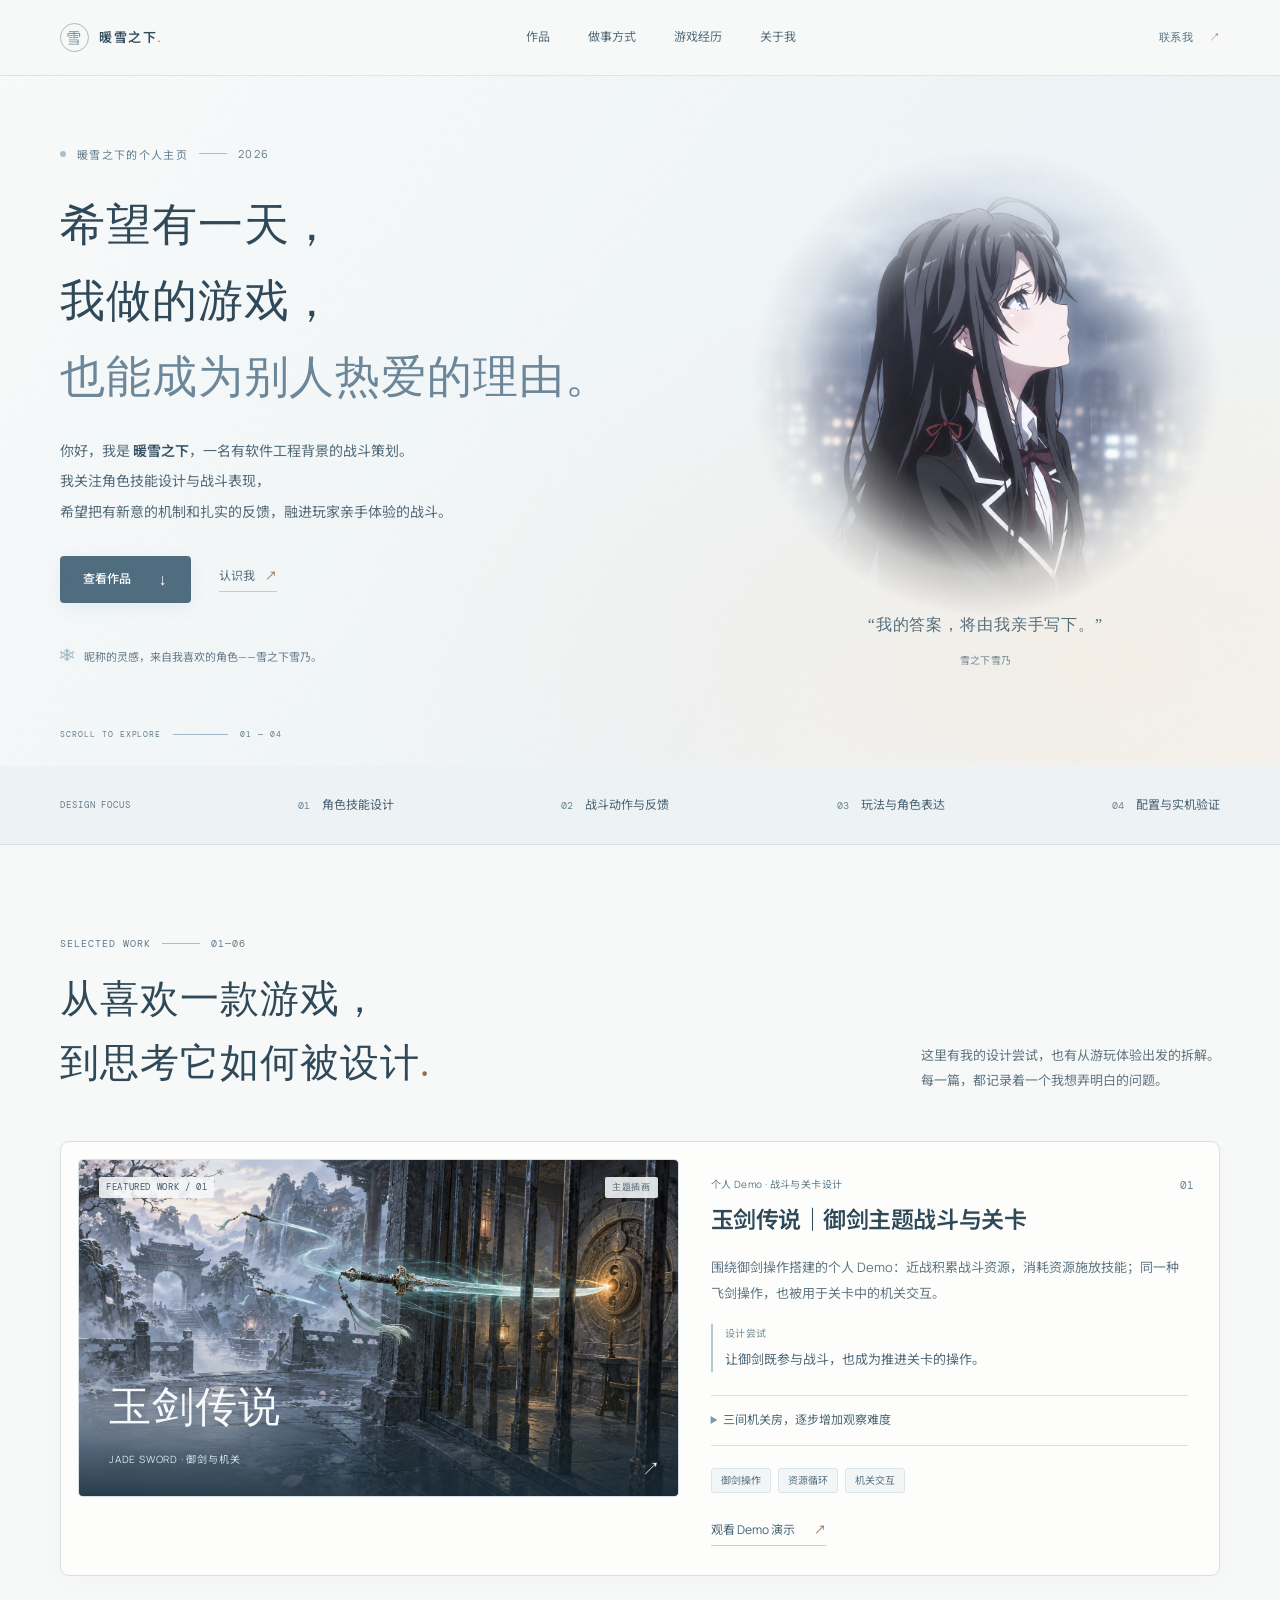
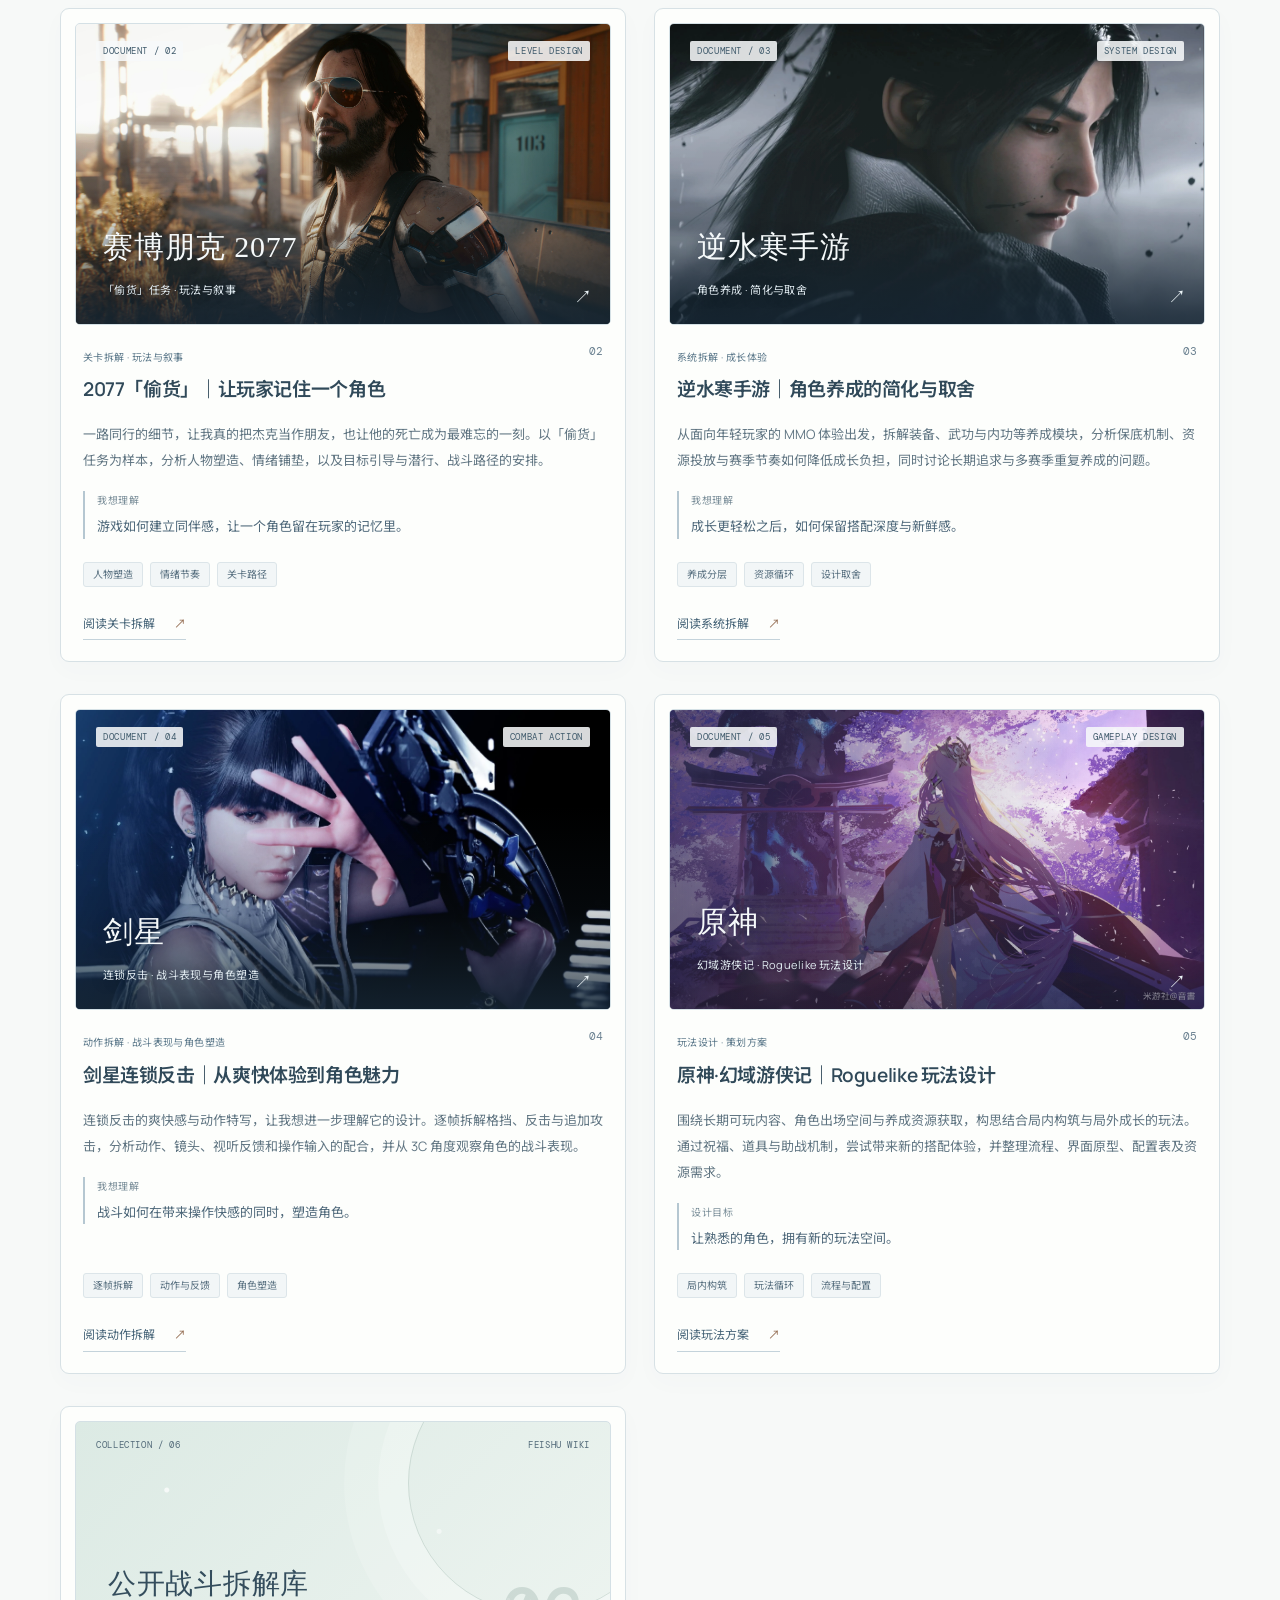
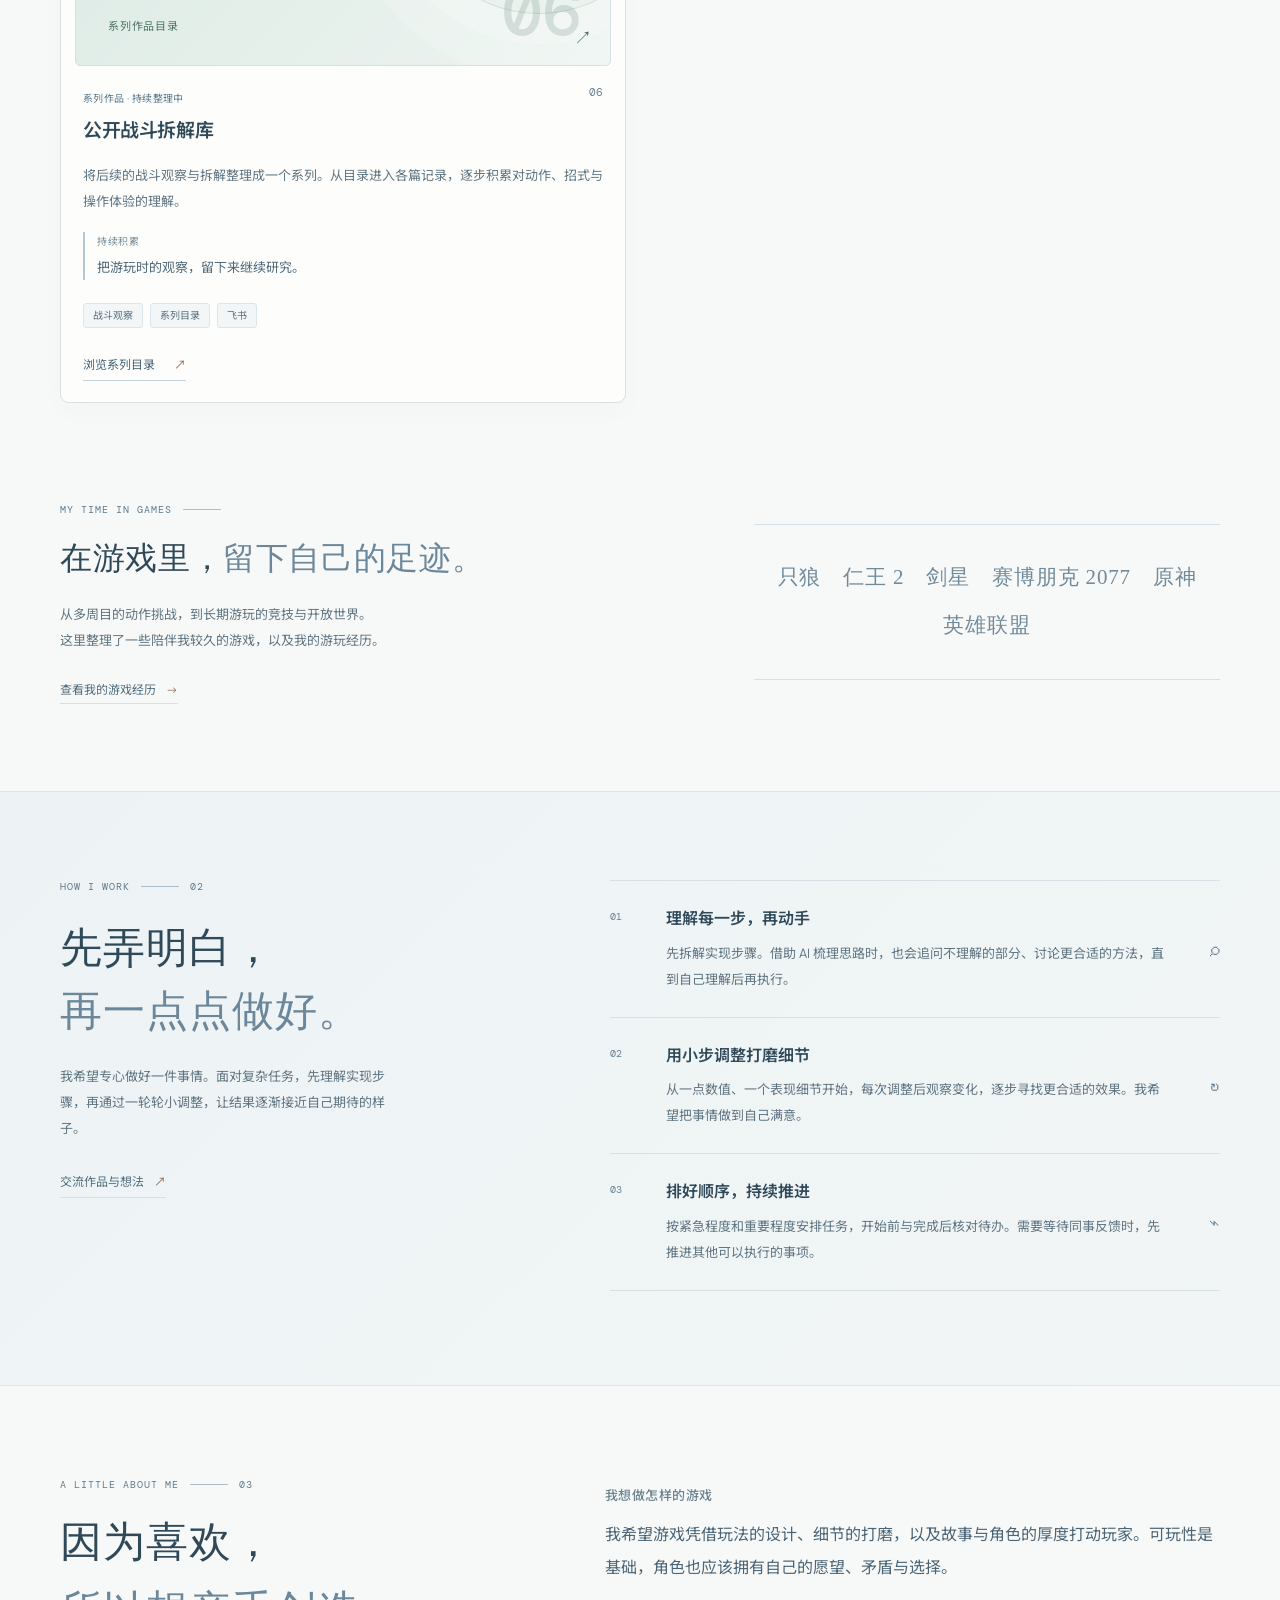
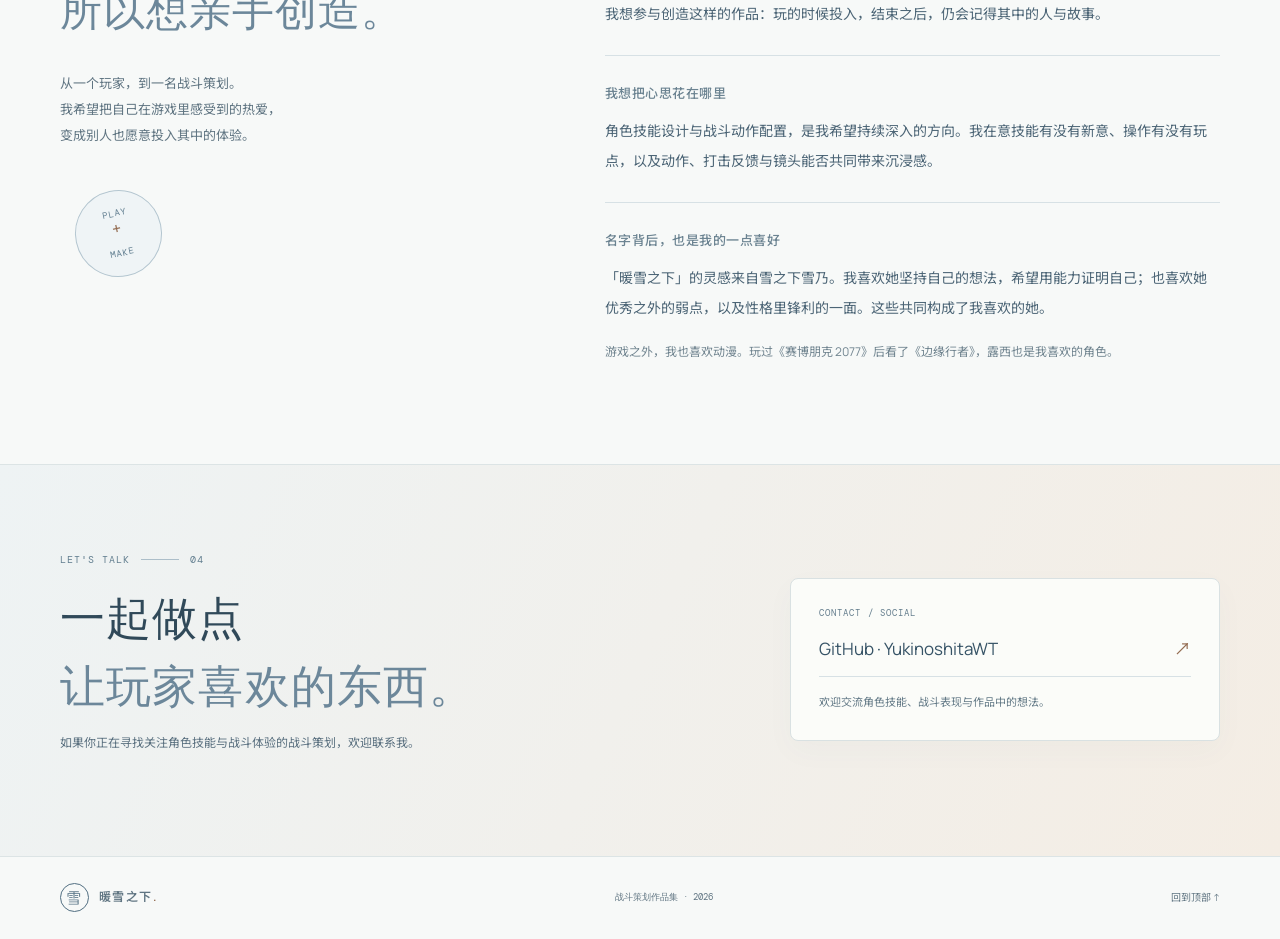
==== commit 9e303982: "Use selected game artwork for portfolio covers" ====
--- a/index.html
+++ b/index.html
@@ -9,7 +9,7 @@
   <link rel="preconnect" href="https://fonts.googleapis.com">
   <link rel="preconnect" href="https://fonts.gstatic.com" crossorigin>
   <link href="https://fonts.googleapis.com/css2?family=DM+Mono:wght@400;500&family=Manrope:wght@400;500;600;700;800&family=Noto+Sans+SC:wght@400;500;600;700;900&display=swap" rel="stylesheet">
-  <link rel="stylesheet" href="styles.css?v=jade-cover-20261012">
+  <link rel="stylesheet" href="styles.css?v=work-covers-20261012">
   <script src="script.js" defer></script>
 </head>
 <body class="portfolio-page">
@@ -69,7 +69,10 @@
           </div>
         </article>
         <article class="work-card">
-          <a class="work-visual visual-work visual-level" href="https://docs.qq.com/pdf/DSmdZdEV5RG5sZkVX" target="_blank" rel="noopener noreferrer" aria-label="打开赛博朋克2077关卡拆解文档"><div class="visual-top"><span>DOCUMENT / 02</span><span>LEVEL DESIGN</span></div><div class="visual-card-title">赛博朋克 2077<span>关卡拆解</span></div><div class="visual-large-number">02</div><span class="visual-arrow">↗</span></a>
+          <a class="work-visual visual-work visual-image visual-level" href="https://docs.qq.com/pdf/DSmdZdEV5RG5sZkVX" target="_blank" rel="noopener noreferrer" aria-label="打开赛博朋克2077关卡拆解文档">
+            <img class="work-cover-image" src="assets/cyberpunk-2077-cover.webp" width="3840" height="2160" alt="赛博朋克2077主题封面：强尼站在夕阳下的街道，暖光映在墨镜与义体手臂上" loading="lazy" decoding="async">
+            <div class="visual-top"><span>DOCUMENT / 02</span><span>LEVEL DESIGN</span></div><div class="visual-card-title">赛博朋克 2077<span>「偷货」任务 · 玩法与叙事</span></div><span class="visual-arrow">↗</span>
+          </a>
           <div class="work-info">
             <div><span class="work-kicker">关卡拆解 · 玩法与叙事</span><h3>2077「偷货」｜让玩家记住一个角色</h3></div><span class="work-number">02</span>
             <p>一路同行的细节，让我真的把杰克当作朋友，也让他的死亡成为最难忘的一刻。以「偷货」任务为样本，分析人物塑造、情绪铺垫，以及目标引导与潜行、战斗路径的安排。</p>
@@ -79,7 +82,10 @@
           </div>
         </article>
         <article class="work-card">
-          <a class="work-visual visual-work visual-system" href="https://docs.qq.com/pdf/DSmRoaVdUWG1sek9w" target="_blank" rel="noopener noreferrer" aria-label="打开逆水寒手游角色养成系统拆解案"><div class="visual-top"><span>DOCUMENT / 03</span><span>SYSTEM DESIGN</span></div><div class="visual-card-title">逆水寒手游<span>角色养成系统拆解案</span></div><div class="visual-large-number">03</div><span class="visual-arrow">↗</span></a>
+          <a class="work-visual visual-work visual-image visual-system" href="https://docs.qq.com/pdf/DSmRoaVdUWG1sek9w" target="_blank" rel="noopener noreferrer" aria-label="打开逆水寒手游角色养成系统拆解案">
+            <img class="work-cover-image" src="assets/nishuihan-cover.webp" width="2559" height="1439" alt="逆水寒主题封面：灰蓝色光影中的古装人物侧脸与飞扬的长发" loading="lazy" decoding="async">
+            <div class="visual-top"><span>DOCUMENT / 03</span><span>SYSTEM DESIGN</span></div><div class="visual-card-title">逆水寒手游<span>角色养成 · 简化与取舍</span></div><span class="visual-arrow">↗</span>
+          </a>
           <div class="work-info">
             <div><span class="work-kicker">系统拆解 · 成长体验</span><h3>逆水寒手游｜角色养成的简化与取舍</h3></div><span class="work-number">03</span>
             <p>从面向年轻玩家的 MMO 体验出发，拆解装备、武功与内功等养成模块，分析保底机制、资源投放与赛季节奏如何降低成长负担，同时讨论长期追求与多赛季重复养成的问题。</p>
@@ -89,7 +95,10 @@
           </div>
         </article>
         <article class="work-card">
-          <a class="work-visual visual-work visual-action" href="https://docs.qq.com/pdf/DSk5XcUJLbWRxZUxj" target="_blank" rel="noopener noreferrer" aria-label="打开剑星战斗动作拆解文档"><div class="visual-top"><span>DOCUMENT / 04</span><span>COMBAT ACTION</span></div><div class="visual-card-title">剑星<span>战斗动作拆解</span></div><div class="visual-large-number">04</div><span class="visual-arrow">↗</span></a>
+          <a class="work-visual visual-work visual-image visual-action" href="https://docs.qq.com/pdf/DSk5XcUJLbWRxZUxj" target="_blank" rel="noopener noreferrer" aria-label="打开剑星战斗动作拆解文档">
+            <img class="work-cover-image" src="assets/stellar-blade-cover.webp" width="2338" height="1315" alt="剑星主题封面：角色抬手的动作特写，手部姿态与武器映在蓝色光影中" loading="lazy" decoding="async">
+            <div class="visual-top"><span>DOCUMENT / 04</span><span>COMBAT ACTION</span></div><div class="visual-card-title">剑星<span>连锁反击 · 战斗表现与角色塑造</span></div><span class="visual-arrow">↗</span>
+          </a>
           <div class="work-info">
             <div><span class="work-kicker">动作拆解 · 战斗表现与角色塑造</span><h3>剑星连锁反击｜从爽快体验到角色魅力</h3></div><span class="work-number">04</span>
             <p>连锁反击的爽快感与动作特写，让我想进一步理解它的设计。逐帧拆解格挡、反击与追加攻击，分析动作、镜头、视听反馈和操作输入的配合，并从 3C 角度观察角色的战斗表现。</p>
@@ -99,7 +108,10 @@
           </div>
         </article>
         <article class="work-card">
-          <a class="work-visual visual-work visual-rogue" href="https://docs.qq.com/pdf/DSldFSWpGRkFDQlZ1" target="_blank" rel="noopener noreferrer" aria-label="打开原神 Rogue like 玩法设计文档"><div class="visual-top"><span>DOCUMENT / 05</span><span>GAMEPLAY DESIGN</span></div><div class="visual-card-title">原神<span>Rogue like 玩法设计</span></div><div class="visual-large-number">05</div><span class="visual-arrow">↗</span></a>
+          <a class="work-visual visual-work visual-image visual-rogue" href="https://docs.qq.com/pdf/DSldFSWpGRkFDQlZ1" target="_blank" rel="noopener noreferrer" aria-label="打开原神 Rogue like 玩法设计文档">
+            <img class="work-cover-image" src="assets/genshin-cover.webp" width="3097" height="2000" alt="原神主题插画：紫色樱花、神社与人物背影，右下角保留原作者署名" loading="lazy" decoding="async">
+            <div class="visual-top"><span>DOCUMENT / 05</span><span>GAMEPLAY DESIGN</span></div><div class="visual-card-title">原神<span>幻域游侠记 · Roguelike 玩法设计</span></div><span class="visual-arrow">↗</span>
+          </a>
           <div class="work-info">
             <div><span class="work-kicker">玩法设计 · 策划方案</span><h3>原神·幻域游侠记｜Roguelike 玩法设计</h3></div><span class="work-number">05</span>
             <p>围绕长期可玩内容、角色出场空间与养成资源获取，构思结合局内构筑与局外成长的玩法。通过祝福、道具与助战机制，尝试带来新的搭配体验，并整理流程、界面原型、配置表及资源需求。</p>
--- a/styles.css
+++ b/styles.css
@@ -224,6 +224,19 @@
 .portfolio-page .visual-demo .visual-card-title{color:#f5f9fa;font-size:42px;text-shadow:0 2px 15px rgba(14,32,43,.35)}
 .portfolio-page .visual-demo .visual-card-title span{color:#d6e4eb;letter-spacing:.08em;font-size:10px}
 .portfolio-page .visual-demo .visual-arrow{color:#edf5f8}
+.portfolio-page .visual-image{aspect-ratio:16/9;min-height:0;flex-shrink:0;padding:27px;background:#dce8ed}
+.portfolio-page .visual-image::before{content:none}
+.portfolio-page .visual-image::after{inset:0;opacity:1;background:linear-gradient(0deg,rgba(22,38,52,.84),rgba(22,38,52,.22) 32%,transparent 68%)}
+.portfolio-page .visual-image .visual-top span{color:#405b6c;background:rgba(247,250,251,.87);padding:4px 7px;border-radius:2px}
+.portfolio-page .visual-image .visual-card-title{max-width:83%;font-size:30px;color:#f5f9fa;text-shadow:0 2px 14px rgba(14,32,43,.4)}
+.portfolio-page .visual-image .visual-card-title span{color:#e0eaf0;letter-spacing:.04em;font-size:11px}
+.portfolio-page .visual-image .visual-arrow{color:#edf5f8}
+.visual-level .work-cover-image{object-position:58% center;filter:saturate(.87)}
+.visual-system .work-cover-image{object-position:58% center;filter:brightness(1.06)}
+.visual-action .work-cover-image{object-position:48% center;filter:saturate(.9)}
+.visual-rogue .work-cover-image{object-position:center bottom;filter:saturate(.85)}
+.portfolio-page .visual-rogue::after{background:linear-gradient(90deg,rgba(29,28,54,.55),transparent 78%),linear-gradient(0deg,rgba(29,28,54,.4),transparent 68%)}
+.portfolio-page .visual-rogue .visual-card-title{max-width:68%;margin-bottom:10px}
 @media(max-width:1000px) and (min-width:801px){
   .portfolio-page .section-head{align-items:start;flex-direction:column;gap:19px}
   .portfolio-page .section-head>p{max-width:none}
@@ -245,6 +258,9 @@
 @media(max-width:460px){
   .portfolio-page .work-featured .visual-demo{padding:19px}
   .portfolio-page .visual-demo .visual-card-title{font-size:30px}
+  .portfolio-page .visual-image{padding:19px}
+  .portfolio-page .visual-image .visual-card-title{font-size:26px}
+  .portfolio-page .visual-image .visual-card-title span{font-size:10px}
   .portfolio-page .section-head h2{font-size:27px}
   .portfolio-page .work-info h3,.portfolio-page .work-featured .work-info h3{font-size:18px}
   .portfolio-page .about-left{padding-right:0}
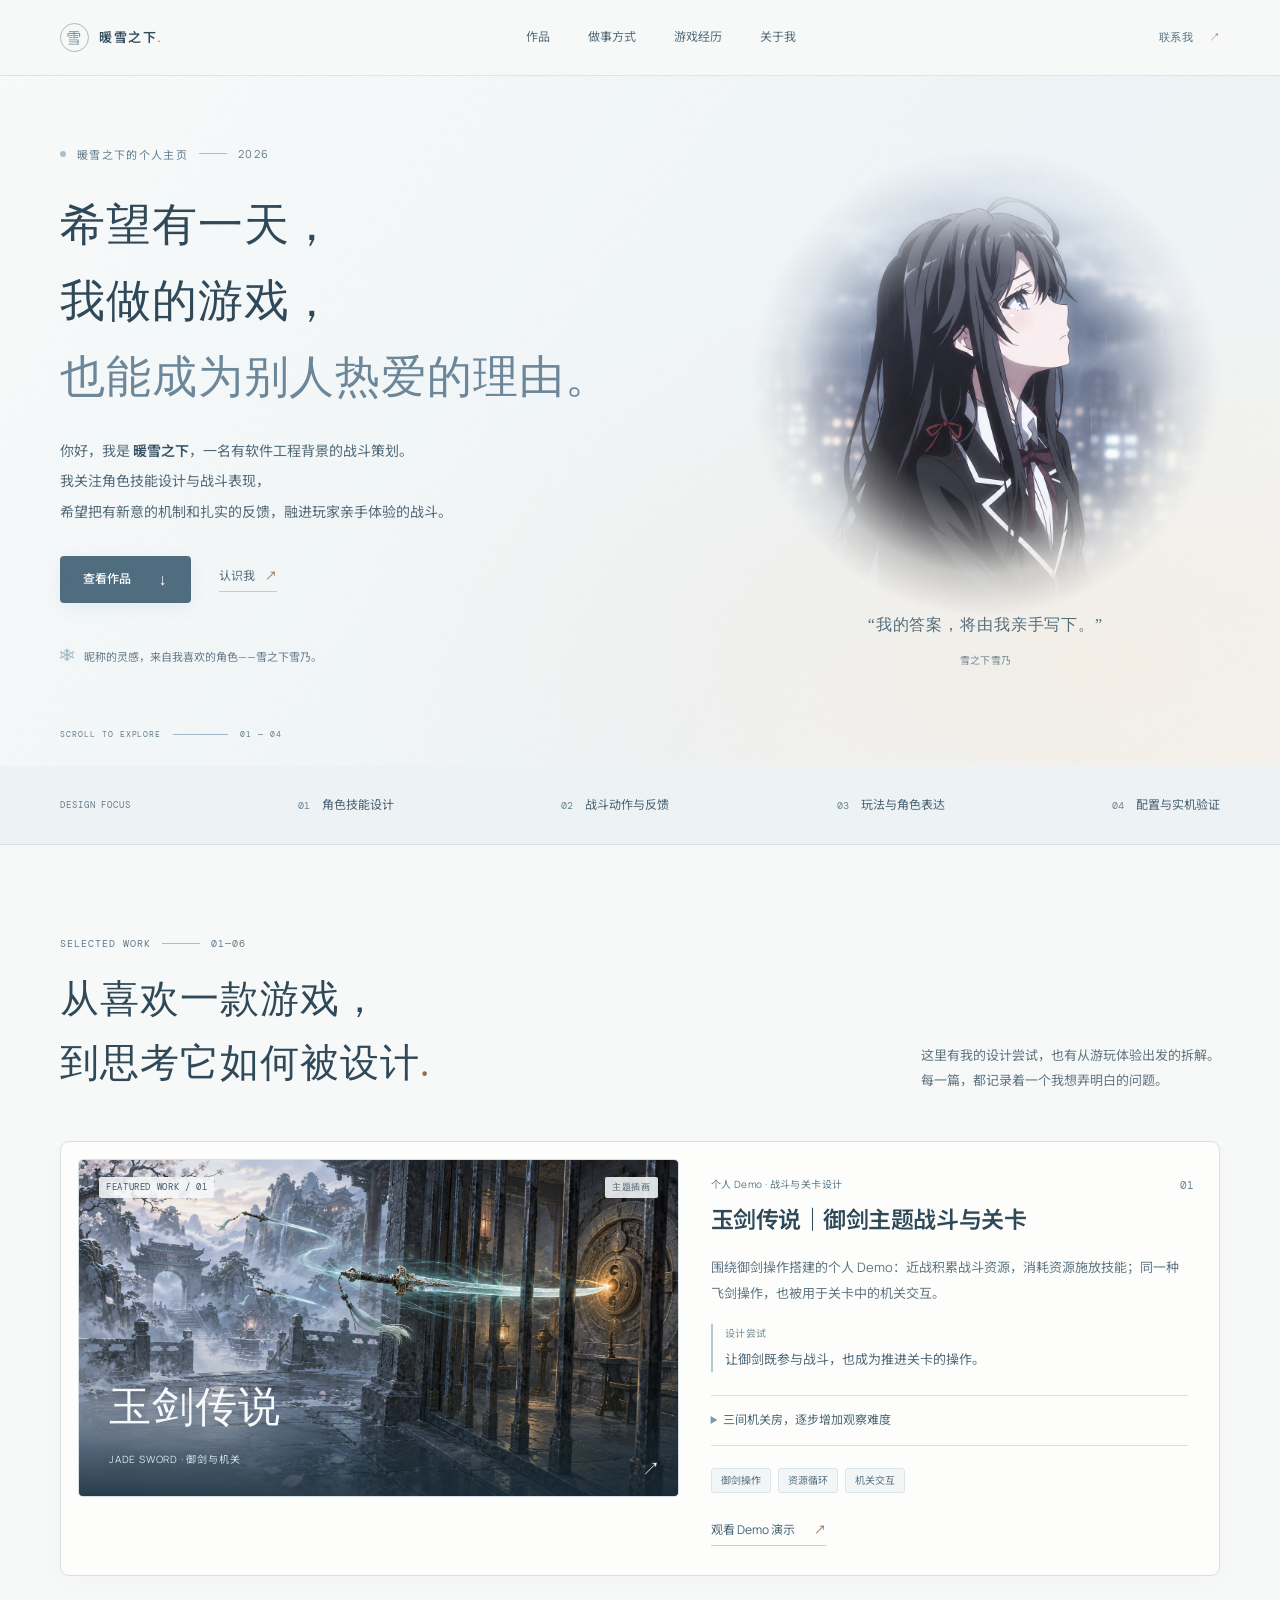
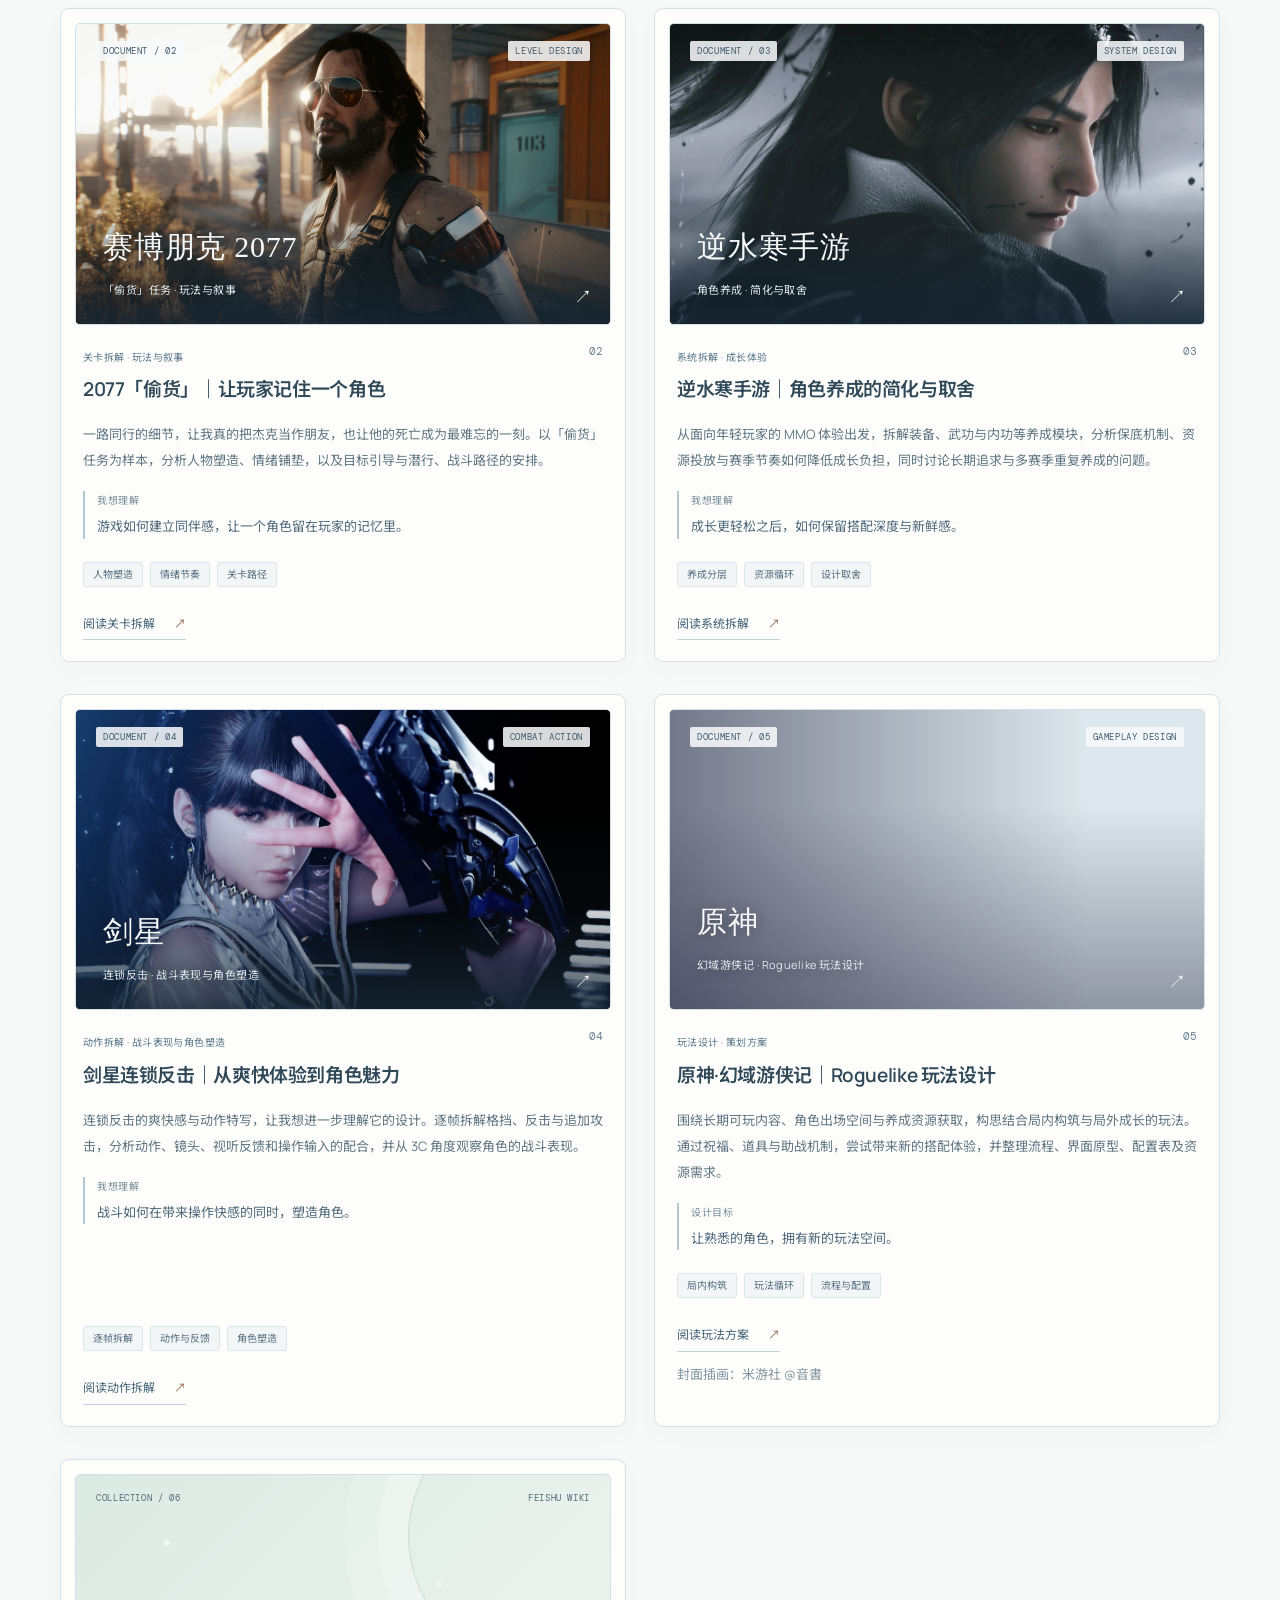
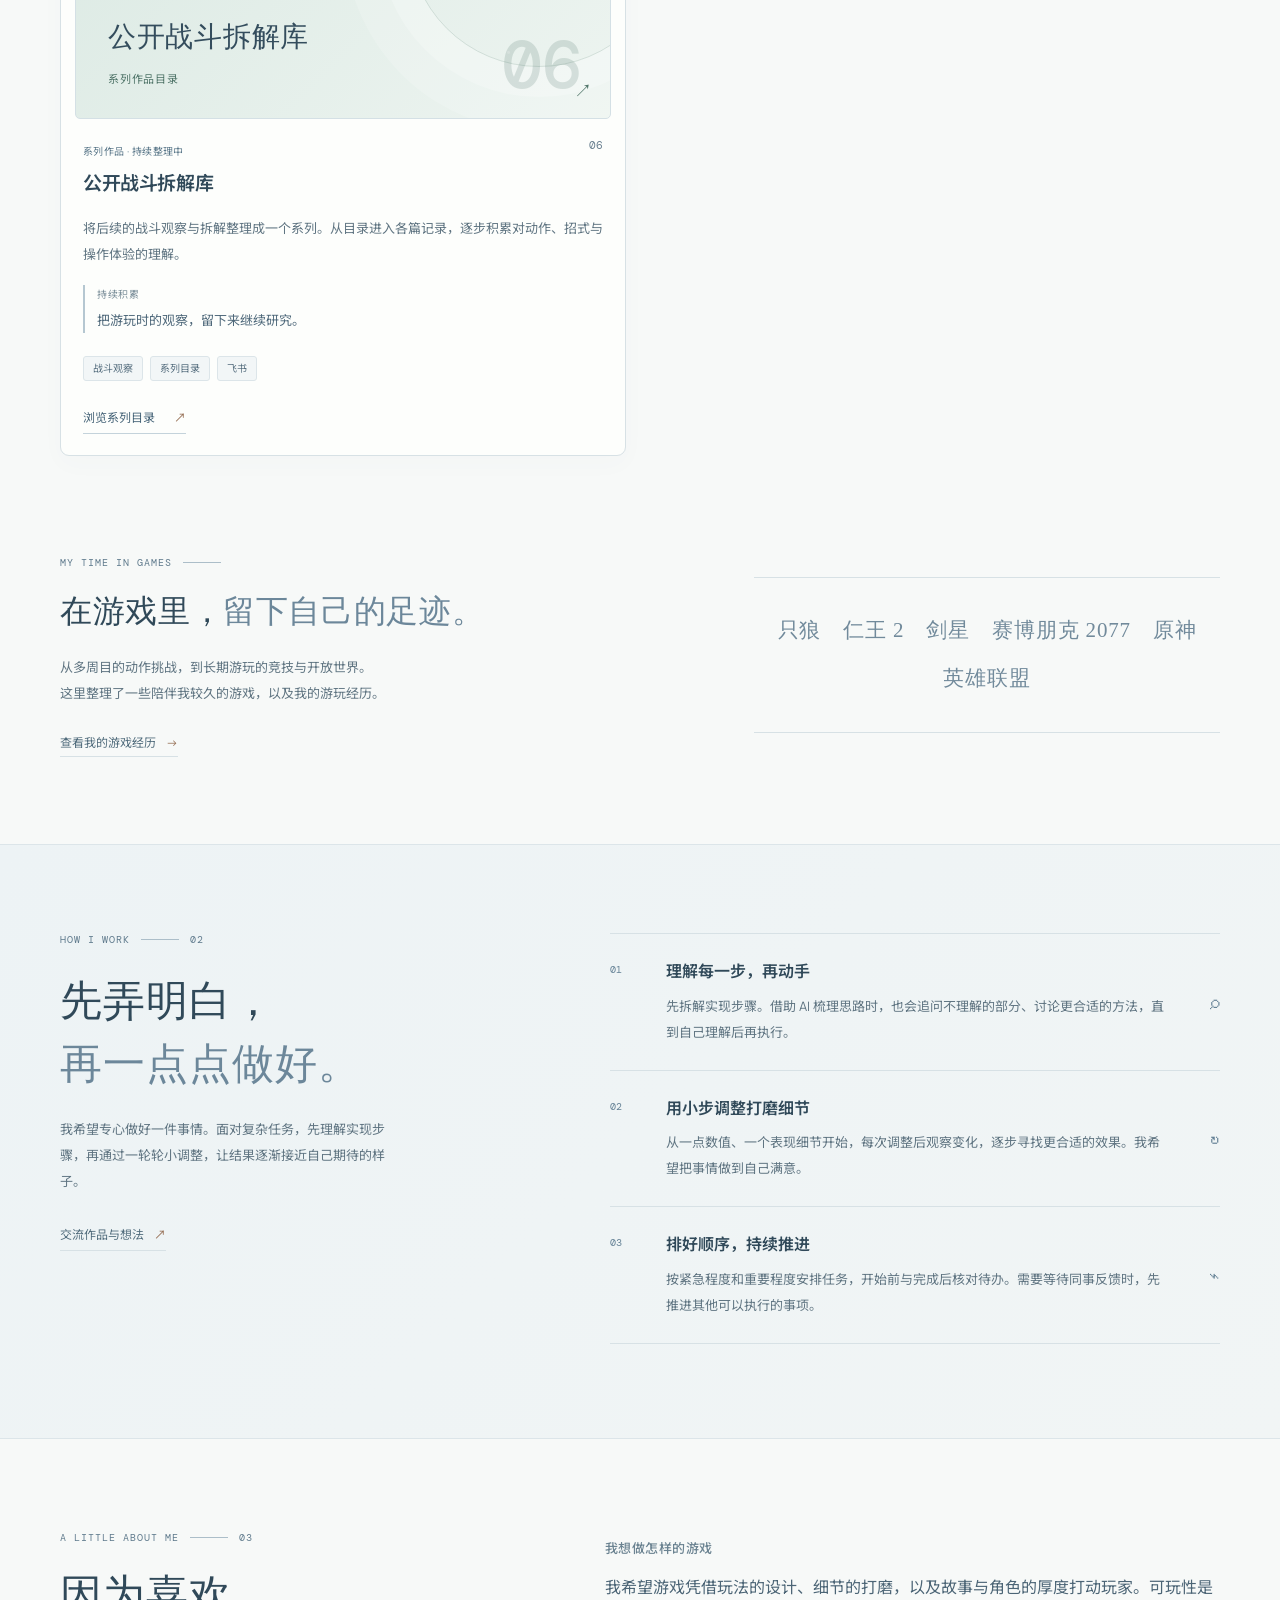
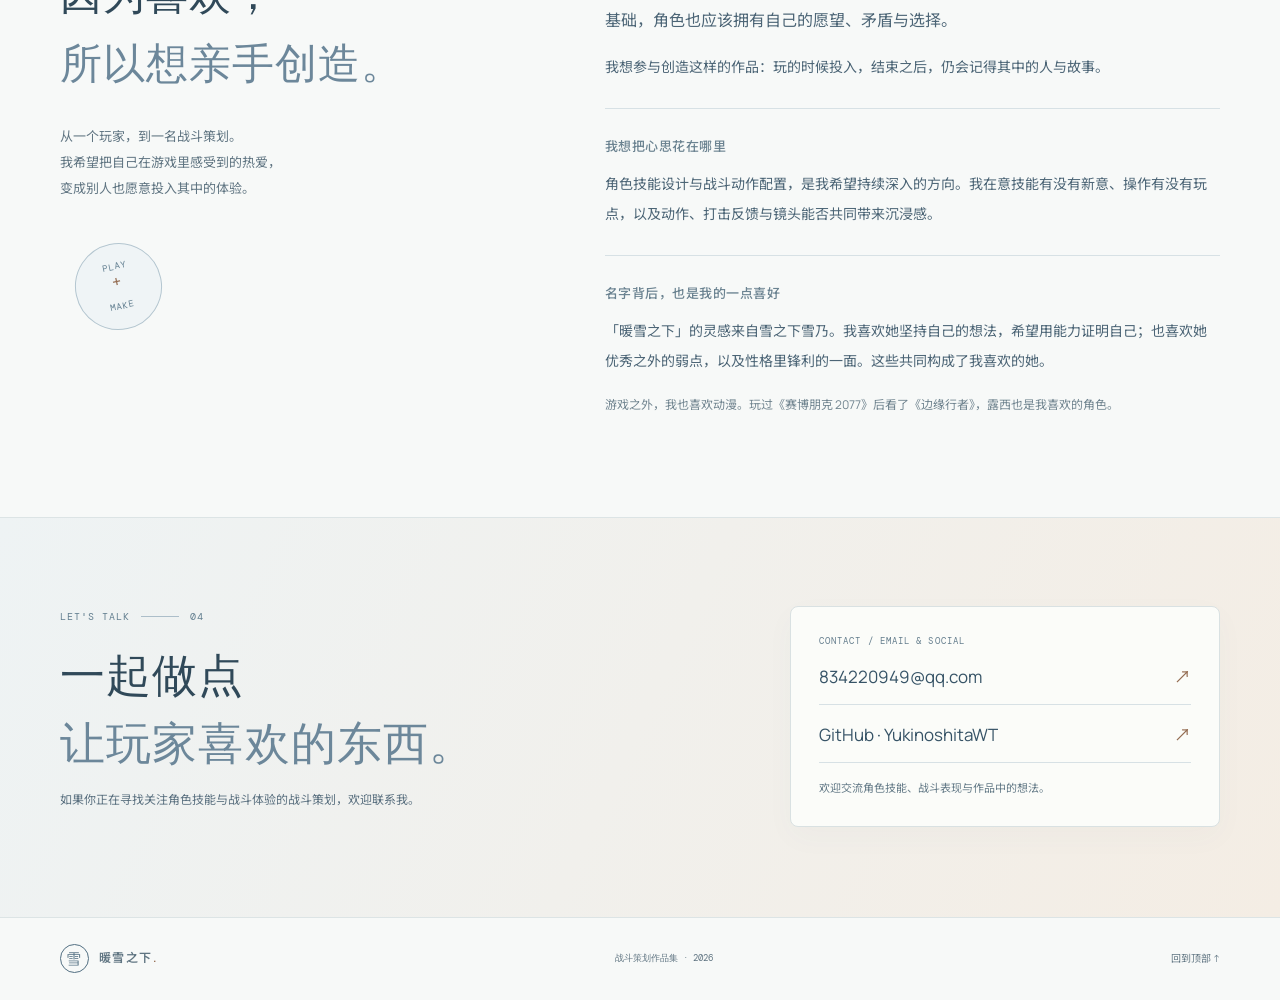
==== commit ba3d8089: "Add contact email and refine Genshin cover" ====
--- a/index.html
+++ b/index.html
@@ -9,7 +9,7 @@
   <link rel="preconnect" href="https://fonts.googleapis.com">
   <link rel="preconnect" href="https://fonts.gstatic.com" crossorigin>
   <link href="https://fonts.googleapis.com/css2?family=DM+Mono:wght@400;500&family=Manrope:wght@400;500;600;700;800&family=Noto+Sans+SC:wght@400;500;600;700;900&display=swap" rel="stylesheet">
-  <link rel="stylesheet" href="styles.css?v=work-covers-20261012">
+  <link rel="stylesheet" href="styles.css?v=contact-cover-20261012">
   <script src="script.js" defer></script>
 </head>
 <body class="portfolio-page">
@@ -109,7 +109,7 @@
         </article>
         <article class="work-card">
           <a class="work-visual visual-work visual-image visual-rogue" href="https://docs.qq.com/pdf/DSldFSWpGRkFDQlZ1" target="_blank" rel="noopener noreferrer" aria-label="打开原神 Rogue like 玩法设计文档">
-            <img class="work-cover-image" src="assets/genshin-cover.webp" width="3097" height="2000" alt="原神主题插画：紫色樱花、神社与人物背影，右下角保留原作者署名" loading="lazy" decoding="async">
+            <img class="work-cover-image" src="assets/genshin-cover.webp" width="3097" height="2000" alt="原神主题插画：紫色樱花、神社与人物背影" loading="lazy" decoding="async">
             <div class="visual-top"><span>DOCUMENT / 05</span><span>GAMEPLAY DESIGN</span></div><div class="visual-card-title">原神<span>幻域游侠记 · Roguelike 玩法设计</span></div><span class="visual-arrow">↗</span>
           </a>
           <div class="work-info">
@@ -118,6 +118,7 @@
             <div class="work-insight"><span>设计目标</span>让熟悉的角色，拥有新的玩法空间。</div>
             <div class="tag-row"><span>局内构筑</span><span>玩法循环</span><span>流程与配置</span></div>
             <a class="work-link" href="https://docs.qq.com/pdf/DSldFSWpGRkFDQlZ1" target="_blank" rel="noopener noreferrer">阅读玩法方案 <span aria-hidden="true">↗</span></a>
+            <p class="work-cover-credit">封面插画：米游社 @音書</p>
           </div>
         </article>
         <article class="work-card">
@@ -158,7 +159,7 @@
       </div>
     </section>
 
-    <section class="contact-section" id="contact"><div class="wrap contact-wrap"><div><div class="eyebrow">LET'S TALK <span class="eyebrow-line"></span> 04</div><h2>一起做点<br><em>让玩家喜欢的东西。</em></h2><p>如果你正在寻找关注角色技能与战斗体验的战斗策划，欢迎联系我。</p></div><div class="contact-card"><span class="contact-label">CONTACT / SOCIAL</span><a href="https://github.com/YukinoshitaWT" class="contact-link" target="_blank" rel="noopener noreferrer">GitHub · YukinoshitaWT <span>↗</span></a><span class="contact-hint">欢迎交流角色技能、战斗表现与作品中的想法。</span></div></div></section>
+    <section class="contact-section" id="contact"><div class="wrap contact-wrap"><div><div class="eyebrow">LET'S TALK <span class="eyebrow-line"></span> 04</div><h2>一起做点<br><em>让玩家喜欢的东西。</em></h2><p>如果你正在寻找关注角色技能与战斗体验的战斗策划，欢迎联系我。</p></div><div class="contact-card"><span class="contact-label">CONTACT / EMAIL &amp; SOCIAL</span><a href="mailto:834220949@qq.com" class="contact-link">834220949@qq.com <span aria-hidden="true">↗</span></a><a href="https://github.com/YukinoshitaWT" class="contact-link" target="_blank" rel="noopener noreferrer">GitHub · YukinoshitaWT <span aria-hidden="true">↗</span></a><span class="contact-hint">欢迎交流角色技能、战斗表现与作品中的想法。</span></div></div></section>
   </main>
   <footer class="footer wrap"><a class="brand" href="#home"><span class="brand-mark">雪</span><span>暖雪之下<span class="brand-dot">.</span></span></a><span>战斗策划作品集 · 2026</span><a href="#home">回到顶部 ↑</a></footer>
 </body>
--- a/styles.css
+++ b/styles.css
@@ -234,9 +234,10 @@
 .visual-level .work-cover-image{object-position:58% center;filter:saturate(.87)}
 .visual-system .work-cover-image{object-position:58% center;filter:brightness(1.06)}
 .visual-action .work-cover-image{object-position:48% center;filter:saturate(.9)}
-.visual-rogue .work-cover-image{object-position:center bottom;filter:saturate(.85)}
+.visual-rogue .work-cover-image{object-position:center top;filter:saturate(.85)}
 .portfolio-page .visual-rogue::after{background:linear-gradient(90deg,rgba(29,28,54,.55),transparent 78%),linear-gradient(0deg,rgba(29,28,54,.4),transparent 68%)}
 .portfolio-page .visual-rogue .visual-card-title{max-width:68%;margin-bottom:10px}
+.portfolio-page .work-cover-credit{font-size:10px;color:#8294a0;margin:9px 0 0}
 @media(max-width:1000px) and (min-width:801px){
   .portfolio-page .section-head{align-items:start;flex-direction:column;gap:19px}
   .portfolio-page .section-head>p{max-width:none}
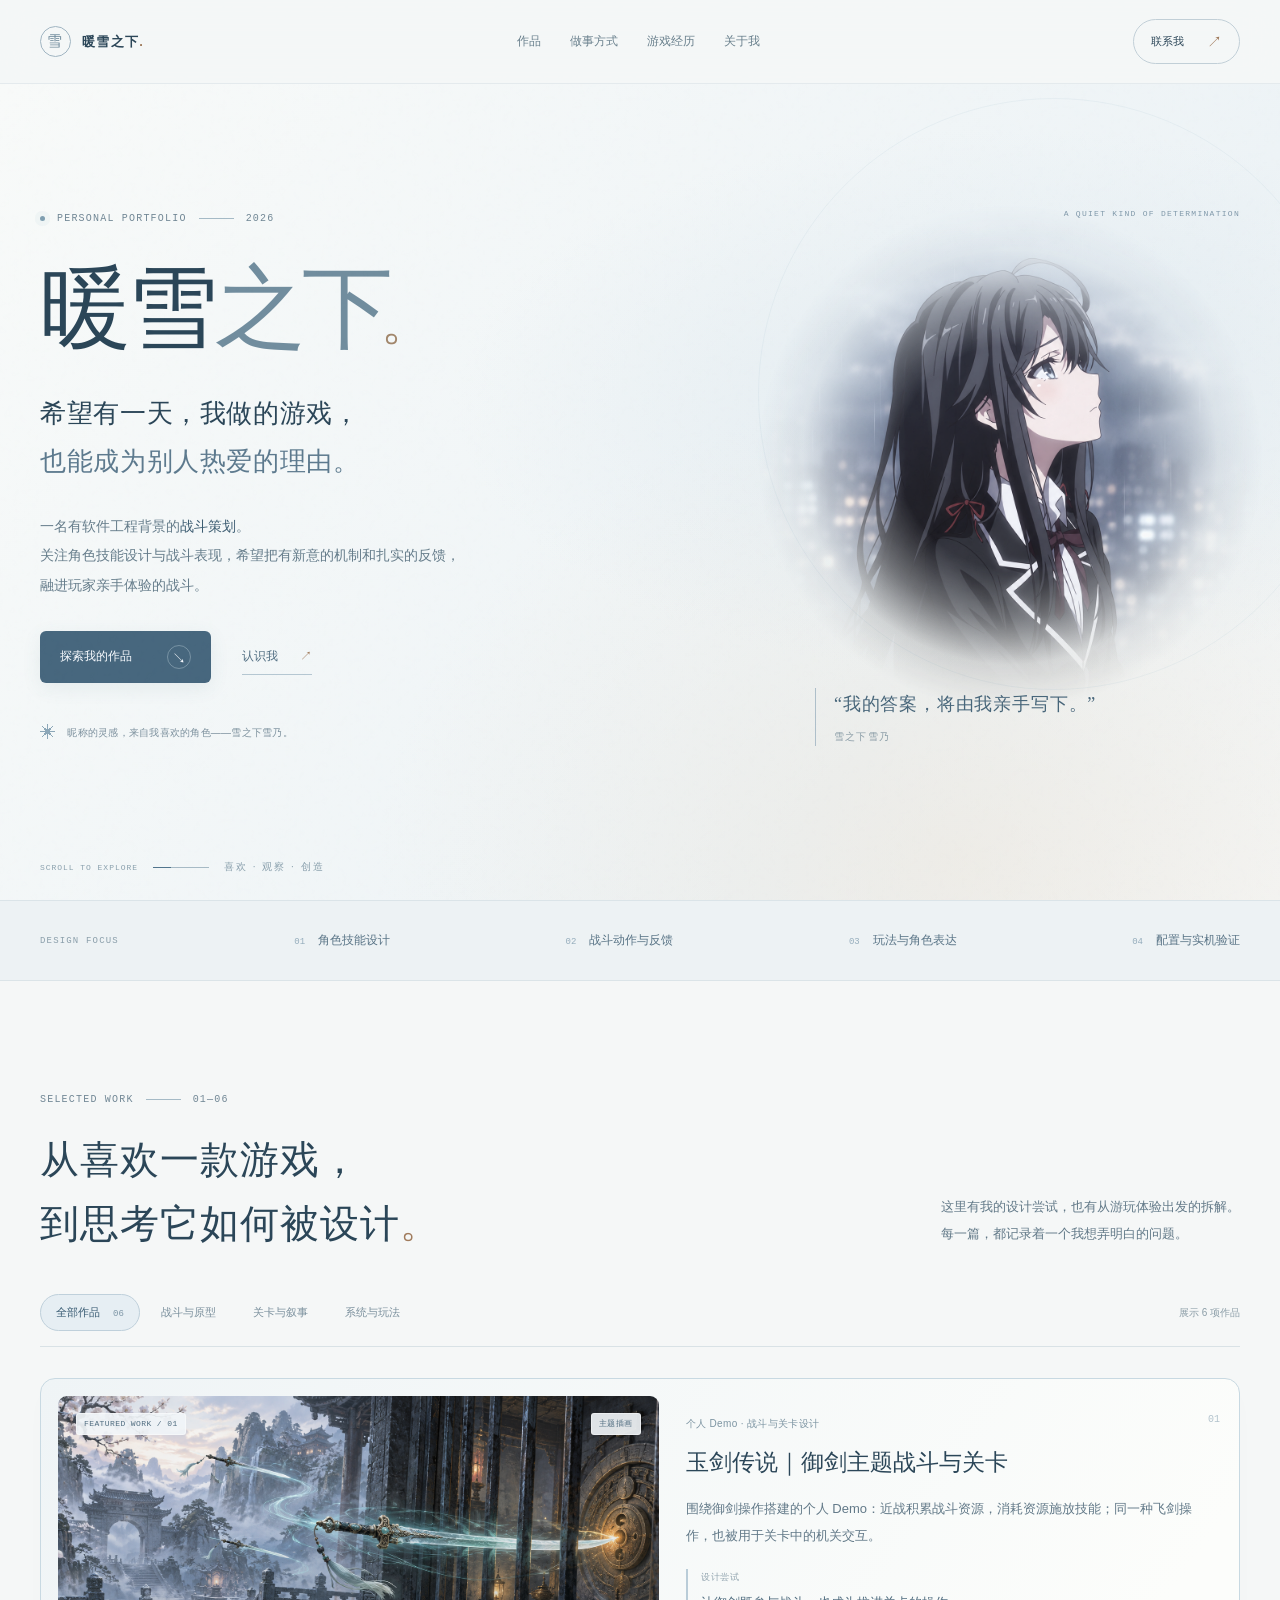
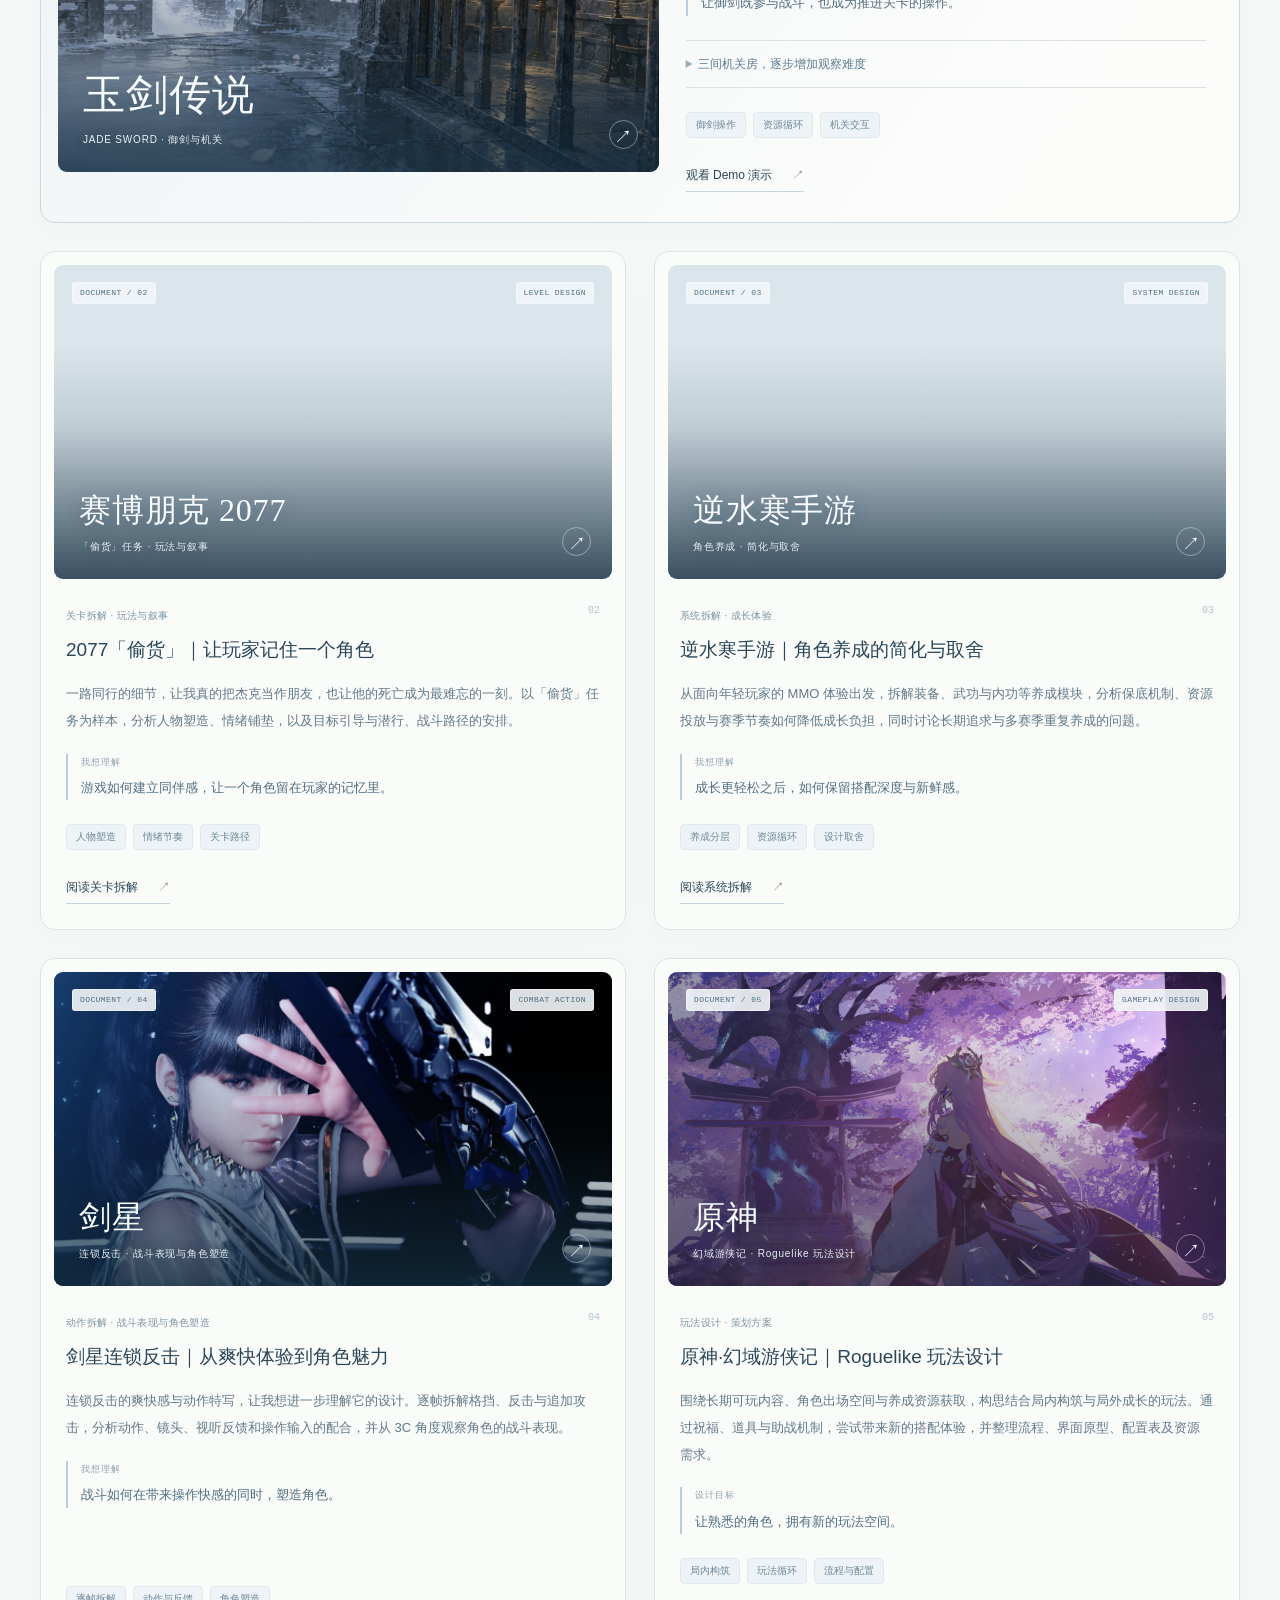
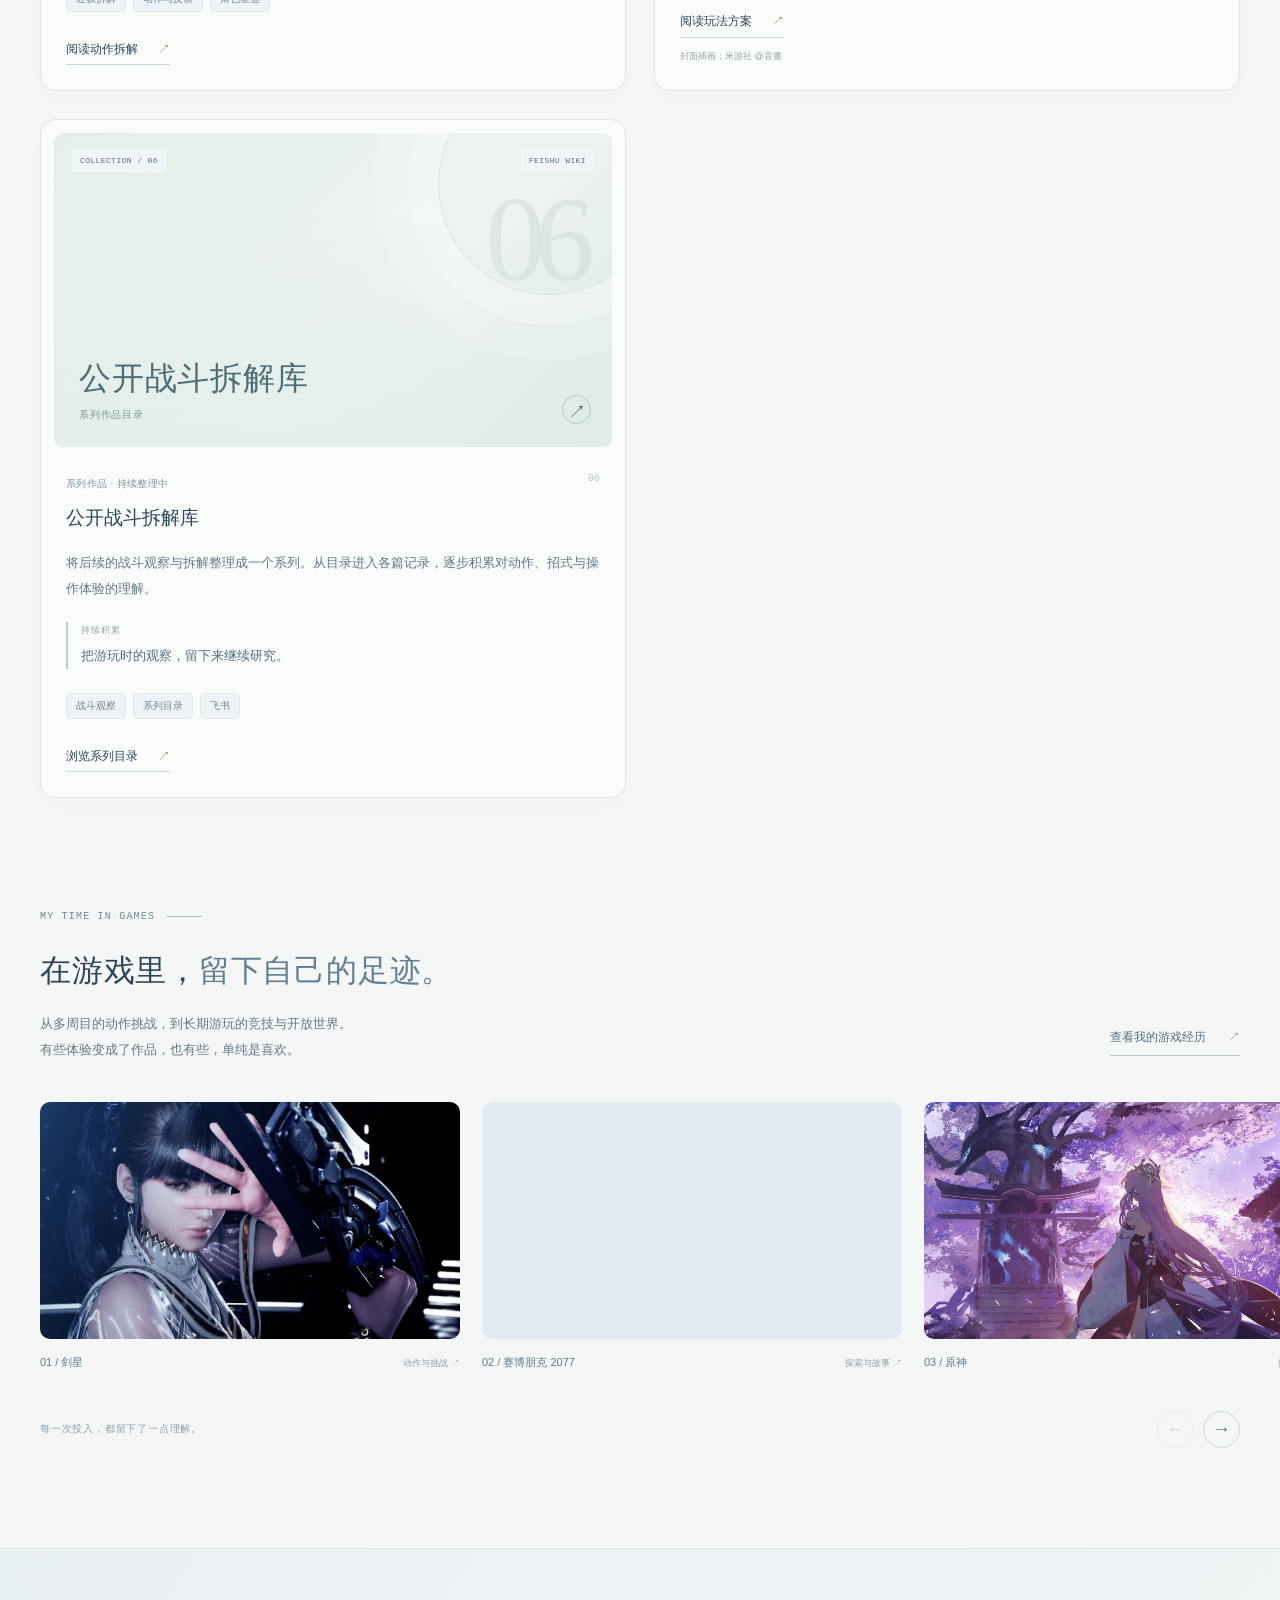
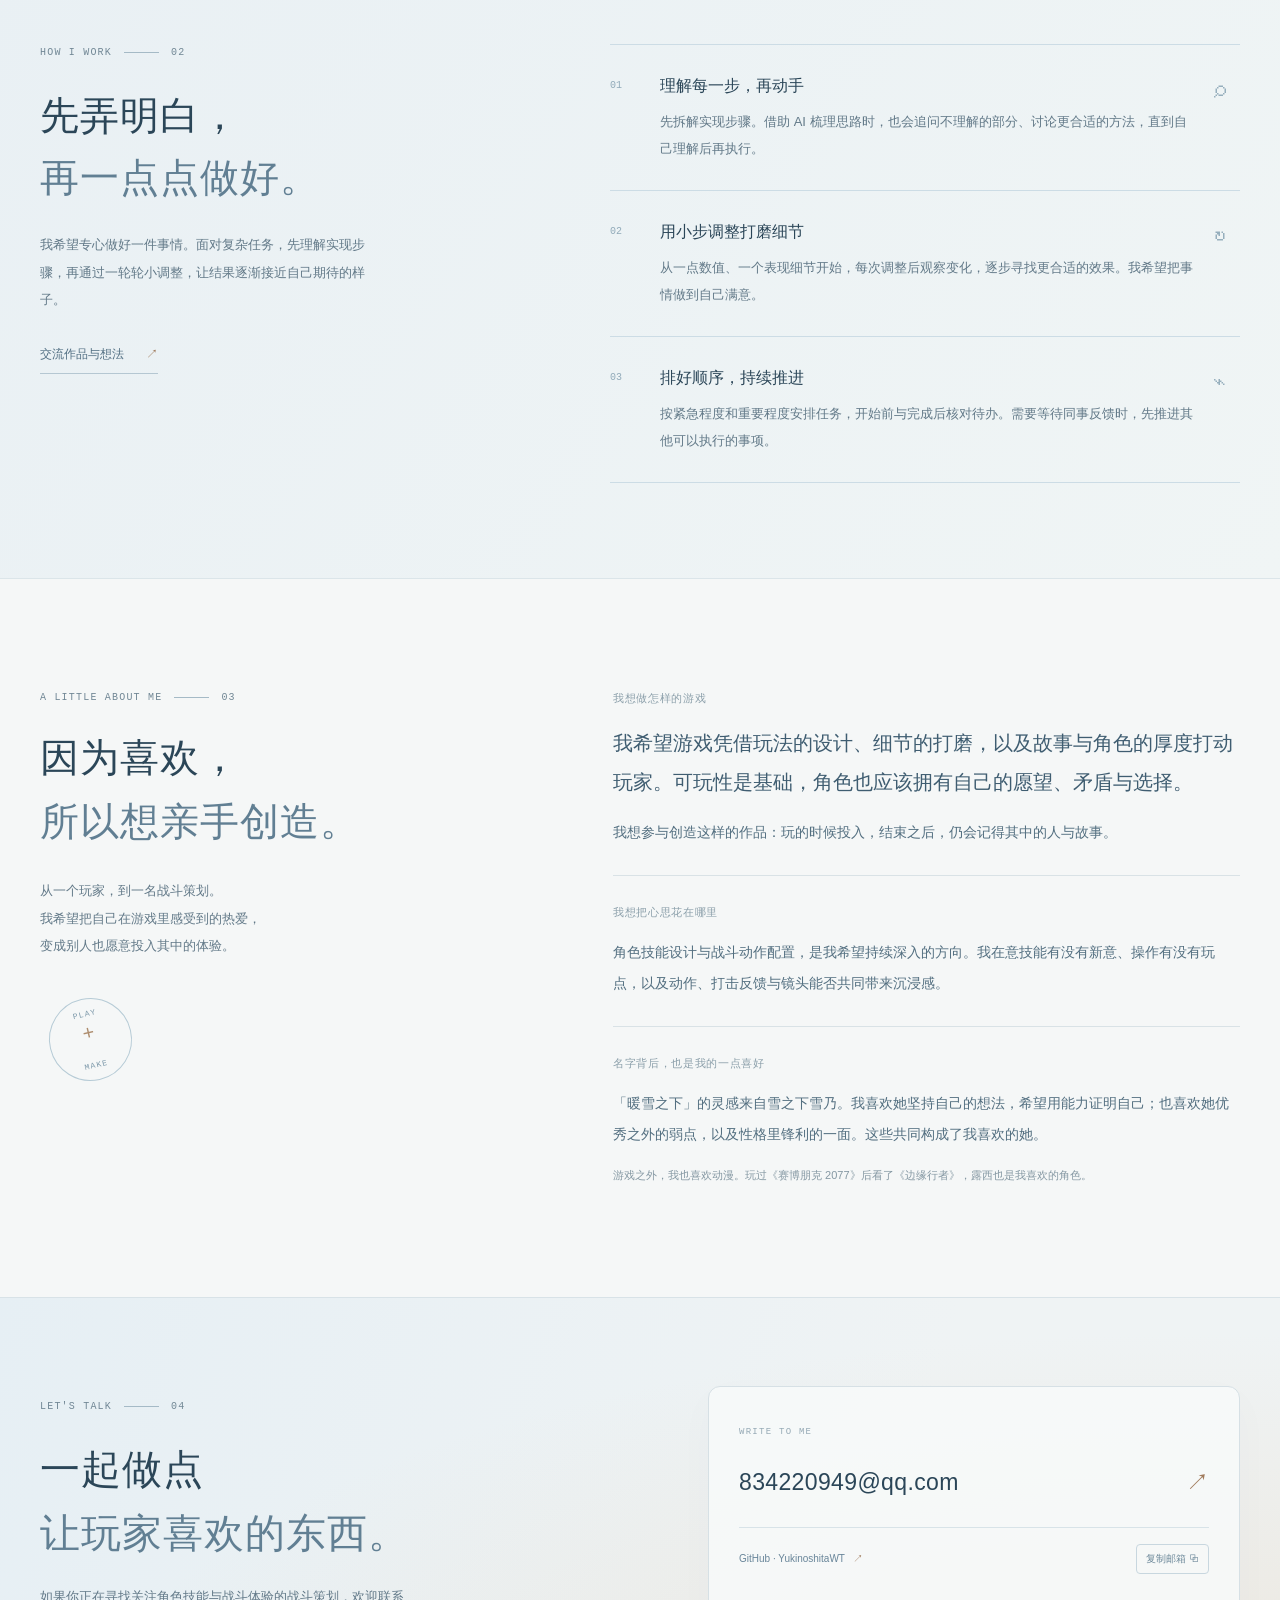
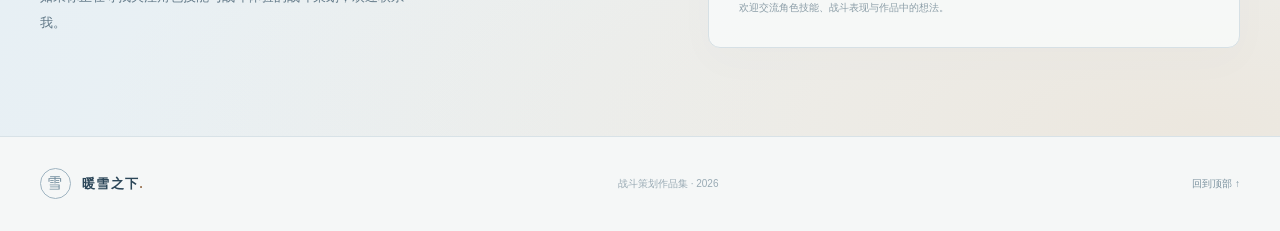
==== commit f87d4d57: "Refresh portfolio with winter visuals and accessible interactions" ====
--- a/index.html
+++ b/index.html
@@ -6,14 +6,13 @@
   <meta name="theme-color" content="#f3f6f7">
   <meta name="description" content="暖雪之下的个人主页与战斗策划作品集。关注角色技能设计、战斗体验，以及让玩家记住的故事与角色。">
   <title>暖雪之下｜战斗策划作品集</title>
-  <link rel="preconnect" href="https://fonts.googleapis.com">
-  <link rel="preconnect" href="https://fonts.gstatic.com" crossorigin>
-  <link href="https://fonts.googleapis.com/css2?family=DM+Mono:wght@400;500&family=Manrope:wght@400;500;600;700;800&family=Noto+Sans+SC:wght@400;500;600;700;900&display=swap" rel="stylesheet">
-  <link rel="stylesheet" href="styles.css?v=contact-cover-20261012">
-  <script src="script.js" defer></script>
+  <link rel="stylesheet" href="portfolio.css?v=winter-20261016">
+  <script src="portfolio.js?v=winter-20261016" defer></script>
 </head>
 <body class="portfolio-page">
+  <a class="skip-link" href="#work">跳到作品</a>
   <div class="grain" aria-hidden="true"></div>
+  <div class="reading-progress" aria-hidden="true"><span></span></div>
   <header class="topbar">
     <a class="brand" href="#home" aria-label="回到首页"><span class="brand-mark">雪</span><span>暖雪之下<span class="brand-dot">.</span></span></a>
     <nav aria-label="主导航"><a href="#work">作品</a><a href="#approach">做事方式</a><a href="games.html">游戏经历</a><a href="#about">关于我</a></nav>
@@ -22,31 +21,43 @@
 
   <main id="home">
     <div class="hero-scene">
+    <div class="snow-field" aria-hidden="true"></div>
     <section class="hero wrap" aria-labelledby="hero-title">
       <div class="hero-copy">
-        <div class="eyebrow"><span class="status-dot"></span> 暖雪之下的个人主页 <span class="eyebrow-line"></span> 2026</div>
-        <h1 id="hero-title" class="hero-aspiration">希望有一天，<br>我做的游戏，<br><em>也能成为别人热爱的理由。</em></h1>
-        <p class="hero-lede">你好，我是 <strong>暖雪之下</strong>，一名有软件工程背景的战斗策划。<br>我关注角色技能设计与战斗表现，<br class="desktop-only">希望把有新意的机制和扎实的反馈，融进玩家亲手体验的战斗。</p>
-        <div class="hero-actions"><a class="button button-primary" href="#work">查看作品 <span>↓</span></a><a class="text-link" href="#about">认识我 <span>↗</span></a></div>
-        <p class="name-note"><span aria-hidden="true">❄</span> 昵称的灵感，来自我喜欢的角色——雪之下雪乃。</p>
+        <div class="eyebrow" data-reveal><span class="status-dot"></span> PERSONAL PORTFOLIO <span class="eyebrow-line"></span> 2026</div>
+        <h1 id="hero-title" class="hero-name" data-reveal>暖雪<em>之下</em><span class="hero-name-dot">。</span></h1>
+        <p class="hero-aspiration" data-reveal>希望有一天，我做的游戏，<br><em>也能成为别人热爱的理由。</em></p>
+        <p class="hero-lede" data-reveal>一名有软件工程背景的<strong>战斗策划</strong>。<br>关注角色技能设计与战斗表现，希望把有新意的机制和扎实的反馈，融进玩家亲手体验的战斗。</p>
+        <div class="hero-actions" data-reveal><a class="button button-primary" href="#work">探索我的作品 <span aria-hidden="true">↘</span></a><a class="text-link" href="#about">认识我 <span aria-hidden="true">↗</span></a></div>
+        <p class="name-note" data-reveal><span aria-hidden="true">✳</span> 昵称的灵感，来自我喜欢的角色——雪之下雪乃。</p>
       </div>
-      <figure class="hero-portrait">
+      <figure class="hero-portrait" data-reveal>
+        <span class="portrait-coordinate" aria-hidden="true">A QUIET KIND OF DETERMINATION</span>
         <img class="hero-portrait-image" src="assets/yukino-dusk.png" width="1254" height="1254" alt="雪之下雪乃在雨夜中抬头，朦胧的城市灯光逐渐融入浅色背景" fetchpriority="high" decoding="async">
         <figcaption class="hero-quote">
           <blockquote lang="zh-CN">“我的答案，将由我亲手写下。”</blockquote>
           <cite>雪之下雪乃</cite>
         </figcaption>
       </figure>
-      <div class="hero-index"><span>SCROLL TO EXPLORE</span><span class="scroll-line"></span><span>01 — 04</span></div>
+      <div class="hero-index"><span>SCROLL TO EXPLORE</span><span class="scroll-line"></span><span>喜欢 · 观察 · 创造</span></div>
     </section>
     </div>
 
     <section class="signal-strip" aria-label="设计关注"><div class="wrap signal-inner"><span class="signal-label">DESIGN FOCUS</span><div class="signal-item"><b>01</b>角色技能设计</div><div class="signal-item"><b>02</b>战斗动作与反馈</div><div class="signal-item"><b>03</b>玩法与角色表达</div><div class="signal-item"><b>04</b>配置与实机验证</div></div></section>
 
-    <section class="section wrap" id="work">
-      <div class="section-head"><div><div class="eyebrow section-eyebrow">SELECTED WORK <span class="eyebrow-line"></span> 01—06</div><h2>从喜欢一款游戏，<br>到思考它如何被设计<span class="heading-mark">.</span></h2></div><p>这里有我的设计尝试，也有从游玩体验出发的拆解。<br>每一篇，都记录着一个我想弄明白的问题。</p></div>
-      <div class="work-grid">
-        <article class="work-card work-featured">
+    <section class="section wrap" id="work" aria-labelledby="work-title">
+      <div class="section-head" data-reveal><div><div class="eyebrow section-eyebrow">SELECTED WORK <span class="eyebrow-line"></span> 01—06</div><h2 id="work-title">从喜欢一款游戏，<br>到思考它如何被设计<span class="heading-mark">。</span></h2></div><p>这里有我的设计尝试，也有从游玩体验出发的拆解。<br>每一篇，都记录着一个我想弄明白的问题。</p></div>
+      <div class="work-toolbar" hidden>
+        <div class="work-filters" role="group" aria-label="按作品方向筛选">
+          <button type="button" data-filter="all" aria-pressed="true" aria-controls="work-grid">全部作品 <span>06</span></button>
+          <button type="button" data-filter="combat" aria-pressed="false" aria-controls="work-grid">战斗与原型</button>
+          <button type="button" data-filter="level" aria-pressed="false" aria-controls="work-grid">关卡与叙事</button>
+          <button type="button" data-filter="system" aria-pressed="false" aria-controls="work-grid">系统与玩法</button>
+        </div>
+        <span class="filter-status" role="status">展示 6 项作品</span>
+      </div>
+      <div class="work-grid" id="work-grid">
+        <article class="work-card work-featured" data-category="combat level" data-reveal>
           <a class="work-visual visual-work visual-demo" href="https://www.bilibili.com/video/BV1tnPrzREdf" target="_blank" rel="noopener noreferrer" aria-label="在 B 站打开战斗关卡 Demo：玉剑传说">
             <img class="work-cover-image" src="assets/jade-sword-concept-cover.png" width="1672" height="941" alt="御剑主题插画：飞剑穿过古建筑的栏杆，击中亮起暖光的机关，远处是灰蓝色山峦与薄雾" loading="lazy" decoding="async">
             <div class="visual-top"><span>FEATURED WORK / 01</span><span>主题插画</span></div>
@@ -68,7 +79,7 @@
             <a class="work-link" href="https://www.bilibili.com/video/BV1tnPrzREdf" target="_blank" rel="noopener noreferrer">观看 Demo 演示 <span aria-hidden="true">↗</span></a>
           </div>
         </article>
-        <article class="work-card">
+        <article class="work-card" data-category="level" data-reveal>
           <a class="work-visual visual-work visual-image visual-level" href="https://docs.qq.com/pdf/DSmdZdEV5RG5sZkVX" target="_blank" rel="noopener noreferrer" aria-label="打开赛博朋克2077关卡拆解文档">
             <img class="work-cover-image" src="assets/cyberpunk-2077-cover.webp" width="3840" height="2160" alt="赛博朋克2077主题封面：强尼站在夕阳下的街道，暖光映在墨镜与义体手臂上" loading="lazy" decoding="async">
             <div class="visual-top"><span>DOCUMENT / 02</span><span>LEVEL DESIGN</span></div><div class="visual-card-title">赛博朋克 2077<span>「偷货」任务 · 玩法与叙事</span></div><span class="visual-arrow">↗</span>
@@ -81,7 +92,7 @@
             <a class="work-link" href="https://docs.qq.com/pdf/DSmdZdEV5RG5sZkVX" target="_blank" rel="noopener noreferrer">阅读关卡拆解 <span aria-hidden="true">↗</span></a>
           </div>
         </article>
-        <article class="work-card">
+        <article class="work-card" data-category="system" data-reveal>
           <a class="work-visual visual-work visual-image visual-system" href="https://docs.qq.com/pdf/DSmRoaVdUWG1sek9w" target="_blank" rel="noopener noreferrer" aria-label="打开逆水寒手游角色养成系统拆解案">
             <img class="work-cover-image" src="assets/nishuihan-cover.webp" width="2559" height="1439" alt="逆水寒主题封面：灰蓝色光影中的古装人物侧脸与飞扬的长发" loading="lazy" decoding="async">
             <div class="visual-top"><span>DOCUMENT / 03</span><span>SYSTEM DESIGN</span></div><div class="visual-card-title">逆水寒手游<span>角色养成 · 简化与取舍</span></div><span class="visual-arrow">↗</span>
@@ -94,7 +105,7 @@
             <a class="work-link" href="https://docs.qq.com/pdf/DSmRoaVdUWG1sek9w" target="_blank" rel="noopener noreferrer">阅读系统拆解 <span aria-hidden="true">↗</span></a>
           </div>
         </article>
-        <article class="work-card">
+        <article class="work-card" data-category="combat" data-reveal>
           <a class="work-visual visual-work visual-image visual-action" href="https://docs.qq.com/pdf/DSk5XcUJLbWRxZUxj" target="_blank" rel="noopener noreferrer" aria-label="打开剑星战斗动作拆解文档">
             <img class="work-cover-image" src="assets/stellar-blade-cover.webp" width="2338" height="1315" alt="剑星主题封面：角色抬手的动作特写，手部姿态与武器映在蓝色光影中" loading="lazy" decoding="async">
             <div class="visual-top"><span>DOCUMENT / 04</span><span>COMBAT ACTION</span></div><div class="visual-card-title">剑星<span>连锁反击 · 战斗表现与角色塑造</span></div><span class="visual-arrow">↗</span>
@@ -107,7 +118,7 @@
             <a class="work-link" href="https://docs.qq.com/pdf/DSk5XcUJLbWRxZUxj" target="_blank" rel="noopener noreferrer">阅读动作拆解 <span aria-hidden="true">↗</span></a>
           </div>
         </article>
-        <article class="work-card">
+        <article class="work-card" data-category="system" data-reveal>
           <a class="work-visual visual-work visual-image visual-rogue" href="https://docs.qq.com/pdf/DSldFSWpGRkFDQlZ1" target="_blank" rel="noopener noreferrer" aria-label="打开原神 Rogue like 玩法设计文档">
             <img class="work-cover-image" src="assets/genshin-cover.webp" width="3097" height="2000" alt="原神主题插画：紫色樱花、神社与人物背影" loading="lazy" decoding="async">
             <div class="visual-top"><span>DOCUMENT / 05</span><span>GAMEPLAY DESIGN</span></div><div class="visual-card-title">原神<span>幻域游侠记 · Roguelike 玩法设计</span></div><span class="visual-arrow">↗</span>
@@ -121,7 +132,7 @@
             <p class="work-cover-credit">封面插画：米游社 @音書</p>
           </div>
         </article>
-        <article class="work-card">
+        <article class="work-card" data-category="combat" data-reveal>
           <a class="work-visual visual-work visual-library" href="https://scnn6vtqk3q8.feishu.cn/wiki/JieXwrlGJiWs9MkGaN0c85Ffnpc" target="_blank" rel="noopener noreferrer" aria-label="打开飞书公开战斗拆解库"><div class="visual-top"><span>COLLECTION / 06</span><span>FEISHU WIKI</span></div><div class="visual-card-title">公开战斗拆解库<span>系列作品目录</span></div><div class="visual-large-number">06</div><span class="visual-arrow">↗</span></a>
           <div class="work-info">
             <div><span class="work-kicker">系列作品 · 持续整理中</span><h3>公开战斗拆解库</h3></div><span class="work-number">06</span>
@@ -134,32 +145,38 @@
       </div>
     </section>
 
-    <section class="games-preview wrap" aria-labelledby="games-preview-title">
-      <div><div class="eyebrow section-eyebrow">MY TIME IN GAMES <span class="eyebrow-line"></span></div><h2 id="games-preview-title">在游戏里，<em>留下自己的足迹。</em></h2><p>从多周目的动作挑战，到长期游玩的竞技与开放世界。<br>这里整理了一些陪伴我较久的游戏，以及我的游玩经历。</p><a class="text-link" href="games.html">查看我的游戏经历 <span>→</span></a></div>
-      <div class="games-preview-names" aria-label="部分游玩游戏"><span>只狼</span><span>仁王 2</span><span>剑星</span><span>赛博朋克 2077</span><span>原神</span><span>英雄联盟</span></div>
+    <section class="games-preview" aria-labelledby="games-preview-title">
+      <div class="wrap gallery-heading" data-reveal><div><div class="eyebrow section-eyebrow">MY TIME IN GAMES <span class="eyebrow-line"></span></div><h2 id="games-preview-title">在游戏里，<em>留下自己的足迹。</em></h2><p>从多周目的动作挑战，到长期游玩的竞技与开放世界。<br>有些体验变成了作品，也有些，单纯是喜欢。</p></div><a class="text-link" href="games.html">查看我的游戏经历 <span aria-hidden="true">↗</span></a></div>
+      <div class="gallery-track" id="game-gallery" role="region" aria-label="部分游玩游戏" tabindex="0" data-reveal>
+        <a class="game-moment" href="games.html#action"><div class="moment-picture"><img src="assets/stellar-blade-cover.webp" width="2338" height="1315" alt="剑星角色与武器的蓝色光影特写" loading="lazy" decoding="async"></div><div class="moment-caption"><span>01 / 剑星</span><span>动作与挑战 ↗</span></div></a>
+        <a class="game-moment" href="games.html#worlds"><div class="moment-picture"><img src="assets/cyberpunk-2077-cover.webp" width="3840" height="2160" alt="赛博朋克2077中夕阳下的强尼" loading="lazy" decoding="async"></div><div class="moment-caption"><span>02 / 赛博朋克 2077</span><span>探索与故事 ↗</span></div></a>
+        <a class="game-moment moment-genshin" href="games.html#worlds"><div class="moment-picture"><img src="assets/genshin-cover.webp" width="3097" height="2000" alt="原神主题插画中的樱花与神社" loading="lazy" decoding="async"></div><div class="moment-caption"><span>03 / 原神</span><span>插画：@音書 ↗</span></div></a>
+        <a class="game-moment" href="games.html#worlds"><div class="moment-picture"><img src="assets/nishuihan-cover.webp" width="2559" height="1439" alt="逆水寒古装人物侧脸" loading="lazy" decoding="async"></div><div class="moment-caption"><span>04 / 逆水寒手游</span><span>探索与养成 ↗</span></div></a>
+      </div>
+      <div class="wrap gallery-footer"><span>每一次投入，都留下了一点理解。</span><div class="gallery-controls" hidden><button type="button" data-gallery-prev aria-controls="game-gallery" aria-label="向前浏览游戏图片">←</button><button type="button" data-gallery-next aria-controls="game-gallery" aria-label="向后浏览游戏图片">→</button></div></div>
     </section>
 
     <section class="approach-section" id="approach">
       <div class="wrap approach-wrap">
-        <div class="approach-intro"><div class="eyebrow">HOW I WORK <span class="eyebrow-line"></span> 02</div><h2>先弄明白，<br><em>再一点点做好。</em></h2><p>我希望专心做好一件事情。面对复杂任务，先理解实现步骤，再通过一轮轮小调整，让结果逐渐接近自己期待的样子。</p><a class="text-link" href="#contact">交流作品与想法 <span>↗</span></a></div>
+        <div class="approach-intro" data-reveal><div class="eyebrow">HOW I WORK <span class="eyebrow-line"></span> 02</div><h2>先弄明白，<br><em>再一点点做好。</em></h2><p>我希望专心做好一件事情。面对复杂任务，先理解实现步骤，再通过一轮轮小调整，让结果逐渐接近自己期待的样子。</p><a class="text-link" href="#contact">交流作品与想法 <span>↗</span></a></div>
         <div class="steps">
-          <article><span class="step-no">01</span><div><h3>理解每一步，再动手</h3><p>先拆解实现步骤。借助 AI 梳理思路时，也会追问不理解的部分、讨论更合适的方法，直到自己理解后再执行。</p></div><span class="step-symbol" aria-hidden="true">⌕</span></article>
-          <article><span class="step-no">02</span><div><h3>用小步调整打磨细节</h3><p>从一点数值、一个表现细节开始，每次调整后观察变化，逐步寻找更合适的效果。我希望把事情做到自己满意。</p></div><span class="step-symbol" aria-hidden="true">↻</span></article>
-          <article><span class="step-no">03</span><div><h3>排好顺序，持续推进</h3><p>按紧急程度和重要程度安排任务，开始前与完成后核对待办。需要等待同事反馈时，先推进其他可以执行的事项。</p></div><span class="step-symbol" aria-hidden="true">⌁</span></article>
+          <article data-reveal><span class="step-no">01</span><div><h3>理解每一步，再动手</h3><p>先拆解实现步骤。借助 AI 梳理思路时，也会追问不理解的部分、讨论更合适的方法，直到自己理解后再执行。</p></div><span class="step-symbol" aria-hidden="true">⌕</span></article>
+          <article data-reveal><span class="step-no">02</span><div><h3>用小步调整打磨细节</h3><p>从一点数值、一个表现细节开始，每次调整后观察变化，逐步寻找更合适的效果。我希望把事情做到自己满意。</p></div><span class="step-symbol" aria-hidden="true">↻</span></article>
+          <article data-reveal><span class="step-no">03</span><div><h3>排好顺序，持续推进</h3><p>按紧急程度和重要程度安排任务，开始前与完成后核对待办。需要等待同事反馈时，先推进其他可以执行的事项。</p></div><span class="step-symbol" aria-hidden="true">⌁</span></article>
         </div>
       </div>
     </section>
 
     <section class="section wrap about-section" id="about">
-      <div class="about-left"><div class="eyebrow section-eyebrow">A LITTLE ABOUT ME <span class="eyebrow-line"></span> 03</div><h2>因为喜欢，<br><em>所以想亲手创造。</em></h2><p class="about-intro">从一个玩家，到一名战斗策划。<br>我希望把自己在游戏里感受到的热爱，<br>变成别人也愿意投入其中的体验。</p><div class="about-stamp" aria-hidden="true">PLAY<br><span>+</span><br>MAKE</div></div>
+      <div class="about-left" data-reveal><div class="eyebrow section-eyebrow">A LITTLE ABOUT ME <span class="eyebrow-line"></span> 03</div><h2>因为喜欢，<br><em>所以想亲手创造。</em></h2><p class="about-intro">从一个玩家，到一名战斗策划。<br>我希望把自己在游戏里感受到的热爱，<br>变成别人也愿意投入其中的体验。</p><div class="about-stamp" aria-hidden="true">PLAY<br><span>+</span><br>MAKE</div></div>
       <div class="about-right">
-        <div class="about-block"><h3>我想做怎样的游戏</h3><p class="about-lede">我希望游戏凭借玩法的设计、细节的打磨，以及故事与角色的厚度打动玩家。可玩性是基础，角色也应该拥有自己的愿望、矛盾与选择。</p><p>我想参与创造这样的作品：玩的时候投入，结束之后，仍会记得其中的人与故事。</p></div>
-        <div class="about-block"><h3>我想把心思花在哪里</h3><p>角色技能设计与战斗动作配置，是我希望持续深入的方向。我在意技能有没有新意、操作有没有玩点，以及动作、打击反馈与镜头能否共同带来沉浸感。</p></div>
-        <div class="about-block about-interest"><h3>名字背后，也是我的一点喜好</h3><p>「暖雪之下」的灵感来自雪之下雪乃。我喜欢她坚持自己的想法，希望用能力证明自己；也喜欢她优秀之外的弱点，以及性格里锋利的一面。这些共同构成了我喜欢的她。</p><p class="about-small">游戏之外，我也喜欢动漫。玩过《赛博朋克 2077》后看了《边缘行者》，露西也是我喜欢的角色。</p></div>
+        <div class="about-block" data-reveal><h3>我想做怎样的游戏</h3><p class="about-lede">我希望游戏凭借玩法的设计、细节的打磨，以及故事与角色的厚度打动玩家。可玩性是基础，角色也应该拥有自己的愿望、矛盾与选择。</p><p>我想参与创造这样的作品：玩的时候投入，结束之后，仍会记得其中的人与故事。</p></div>
+        <div class="about-block" data-reveal><h3>我想把心思花在哪里</h3><p>角色技能设计与战斗动作配置，是我希望持续深入的方向。我在意技能有没有新意、操作有没有玩点，以及动作、打击反馈与镜头能否共同带来沉浸感。</p></div>
+        <div class="about-block about-interest" data-reveal><h3>名字背后，也是我的一点喜好</h3><p>「暖雪之下」的灵感来自雪之下雪乃。我喜欢她坚持自己的想法，希望用能力证明自己；也喜欢她优秀之外的弱点，以及性格里锋利的一面。这些共同构成了我喜欢的她。</p><p class="about-small">游戏之外，我也喜欢动漫。玩过《赛博朋克 2077》后看了《边缘行者》，露西也是我喜欢的角色。</p></div>
       </div>
     </section>
 
-    <section class="contact-section" id="contact"><div class="wrap contact-wrap"><div><div class="eyebrow">LET'S TALK <span class="eyebrow-line"></span> 04</div><h2>一起做点<br><em>让玩家喜欢的东西。</em></h2><p>如果你正在寻找关注角色技能与战斗体验的战斗策划，欢迎联系我。</p></div><div class="contact-card"><span class="contact-label">CONTACT / EMAIL &amp; SOCIAL</span><a href="mailto:834220949@qq.com" class="contact-link">834220949@qq.com <span aria-hidden="true">↗</span></a><a href="https://github.com/YukinoshitaWT" class="contact-link" target="_blank" rel="noopener noreferrer">GitHub · YukinoshitaWT <span aria-hidden="true">↗</span></a><span class="contact-hint">欢迎交流角色技能、战斗表现与作品中的想法。</span></div></div></section>
+    <section class="contact-section" id="contact"><div class="wrap contact-wrap"><div data-reveal><div class="eyebrow">LET'S TALK <span class="eyebrow-line"></span> 04</div><h2>一起做点<br><em>让玩家喜欢的东西。</em></h2><p>如果你正在寻找关注角色技能与战斗体验的战斗策划，欢迎联系我。</p></div><div class="contact-card" data-reveal><span class="contact-label">WRITE TO ME</span><a href="mailto:834220949@qq.com" class="contact-link">834220949@qq.com <span aria-hidden="true">↗</span></a><div class="contact-options"><a href="https://github.com/YukinoshitaWT" class="social-link" target="_blank" rel="noopener noreferrer">GitHub · YukinoshitaWT <span aria-hidden="true">↗</span></a><button type="button" class="copy-email" hidden>复制邮箱 <span aria-hidden="true">⧉</span></button></div><span class="contact-hint">欢迎交流角色技能、战斗表现与作品中的想法。</span><span class="copy-status sr-only" role="status"></span></div></div></section>
   </main>
   <footer class="footer wrap"><a class="brand" href="#home"><span class="brand-mark">雪</span><span>暖雪之下<span class="brand-dot">.</span></span></a><span>战斗策划作品集 · 2026</span><a href="#home">回到顶部 ↑</a></footer>
 </body>
--- a/portfolio.css
+++ b/portfolio.css
@@ -0,0 +1,397 @@
+:root {
+  color-scheme: light;
+  --bg: #f5f7f7;
+  --paper: #fcfdfc;
+  --ink: #2b4658;
+  --muted: #627988;
+  --blue: #617f93;
+  --warm: #a07b5c;
+  --line: #d9e2e6;
+  --sans: "Segoe UI", "PingFang SC", "Microsoft YaHei", sans-serif;
+  --serif: "Noto Serif SC", "Songti SC", "STSong", "SimSun", serif;
+  --mono: "SFMono-Regular", Consolas, monospace;
+}
+* { box-sizing: border-box; }
+html { scroll-behavior: smooth; scroll-padding-top: 110px; }
+body { margin: 0; background: var(--bg); color: var(--ink); font: 14px/1.8 var(--sans); overflow-x: clip; }
+button, a { -webkit-tap-highlight-color: transparent; }
+button { font: inherit; }
+button, summary { touch-action: manipulation; }
+button { cursor: pointer; }
+button:disabled { cursor: default; }
+img { max-width: 100%; }
+a { color: inherit; }
+h1, h2, h3, p, figure, blockquote { margin: 0; }
+h2 { font-family: var(--serif); font-weight: 400; letter-spacing: .025em; }
+em { font-style: normal; color: var(--blue); }
+[hidden] { display: none !important; }
+:focus-visible { outline: 2px solid var(--blue); outline-offset: 5px; }
+::selection { color: #233e50; background: #ccdde6; }
+.wrap { width: min(1200px, calc(100% - 80px)); margin-inline: auto; }
+.sr-only { position: absolute; width: 1px; height: 1px; padding: 0; margin: -1px; overflow: hidden; clip: rect(0,0,0,0); white-space: nowrap; border: 0; }
+.skip-link { position: fixed; left: 20px; top: -100px; z-index: 50; padding: 10px 20px; background: var(--ink); color: white; border-radius: 5px; }
+.skip-link:focus { top: 12px; }
+.grain { position: fixed; inset: 0; pointer-events: none; z-index: 20; opacity: .025; background-image: url("data:image/svg+xml,%3Csvg viewBox='0 0 160 160' xmlns='http://www.w3.org/2000/svg'%3E%3Cfilter id='n'%3E%3CfeTurbulence type='fractalNoise' baseFrequency='.8' numOctaves='3' stitchTiles='stitch'/%3E%3C/filter%3E%3Cpath fill='%23597788' filter='url(%23n)' opacity='.3' d='M0 0h160v160H0z'/%3E%3C/svg%3E"); }
+.reading-progress { position: fixed; top: 0; left: 0; right: 0; height: 2px; z-index: 40; pointer-events: none; }
+.reading-progress span { display: block; height: 100%; background: linear-gradient(90deg, #9eb6c5, #58778d, #b69c7f); transform: scaleX(0); transform-origin: left; }
+.topbar { position: sticky; top: 0; z-index: 30; height: 84px; display: flex; align-items: center; justify-content: space-between; gap: 24px; padding: 0 max(40px, calc((100vw - 1200px)/2)); border-bottom: 1px solid #d9e2e699; background: #f5f7f7e8; backdrop-filter: blur(18px); }
+.brand { display: inline-flex; align-items: center; gap: 11px; text-decoration: none; font-weight: 600; font-size: 13px; letter-spacing: .1em; white-space: nowrap; }
+.brand-mark { width: 31px; height: 31px; border: 1px solid #9fb4c1; border-radius: 50%; display: grid; place-items: center; font: 15px var(--serif); color: #6b8798; }
+.brand-dot { color: var(--warm); }
+.topbar nav { display: flex; align-items: center; gap: 29px; }
+.topbar nav a { position: relative; font-size: 12px; text-decoration: none; color: #69808d; padding: 9px 0; transition: color .2s; }
+.topbar nav a::after { content: ""; position: absolute; bottom: 0; height: 2px; left: 50%; right: 50%; background: var(--blue); transition: left .25s, right .25s; }
+.topbar nav a:hover, .topbar nav a[aria-current="location"] { color: #28485c; }
+.topbar nav a[aria-current="location"]::after { left: 24%; right: 24%; }
+.top-contact { display: inline-flex; align-items: center; gap: 23px; padding: 8px 17px; text-decoration: none; font-size: 11px; border: 1px solid #c1cfd7; border-radius: 30px; transition: background .2s, border-color .2s; white-space: nowrap; }
+.top-contact:hover { background: #e7eff3; border-color: #9cb2c0; }
+.top-contact span { color: var(--warm); font-size: 15px; }
+.eyebrow { display: flex; align-items: center; gap: 12px; color: #718795; font: 10px/1.7 var(--mono); letter-spacing: .12em; }
+.eyebrow-line { width: 35px; height: 1px; background: #a5bac6; display: inline-block; }
+.status-dot { width: 5px; height: 5px; border-radius: 50%; background: #7f9eb0; box-shadow: 0 0 0 5px #bacdd522; }
+.hero-scene { position: relative; isolation: isolate; overflow: clip; background: radial-gradient(ellipse at 79% 39%, #c9d9e455, transparent 39%), radial-gradient(ellipse at 75% 95%, #eadfd066, transparent 43%), linear-gradient(125deg, #f8faf9, #edf3f6 72%, #f5f7f7); }
+.hero-scene::before { content: ""; position: absolute; width: 590px; height: 590px; border: 1px solid #a9bfcc26; border-radius: 50%; right: max(-70px, calc((100vw - 1450px)/2)); top: 14px; z-index: -1; }
+.hero { position: relative; display: grid; grid-template-columns: 1.08fr .92fr; align-items: center; gap: 36px; min-height: min(840px, calc(100svh - 84px)); padding-block: 54px 80px; }
+.hero-copy { position: relative; z-index: 2; }
+.hero-name { font-family: var(--serif); font-size: clamp(65px, 7.1vw, 100px); line-height: 1.35; letter-spacing: -.04em; font-weight: 400; margin: 21px 0 19px; white-space: nowrap; }
+.hero-name em { color: #718d9e; }
+.hero-name-dot { display: inline-block; color: #a1866b; font-size: .55em; margin-left: -.17em; }
+.hero-aspiration { font-family: var(--serif); font-size: clamp(20px, 2vw, 27px); line-height: 1.9; letter-spacing: .025em; margin-bottom: 25px; }
+.hero-aspiration em { color: #5d7a8e; }
+.hero-lede { color: #667d8b; font-size: 14px; line-height: 2.1; max-width: 430px; text-wrap: pretty; }
+.hero-lede strong { font-weight: 500; color: #3d5d72; }
+.hero-actions { display: flex; align-items: center; gap: 31px; margin-top: 31px; }
+.button { display: inline-flex; align-items: center; justify-content: space-between; gap: 35px; text-decoration: none; font-size: 12px; font-weight: 500; padding: 14px 20px; border-radius: 6px; transition: background .25s, box-shadow .25s, transform .25s; }
+.button-primary { background: #47677e; color: #f9fcff; box-shadow: 0 5px 19px #456a7e17; }
+.button-primary span { width: 24px; height: 24px; border: 1px solid #d8e6ee55; border-radius: 50%; display: grid; place-items: center; font-size: 14px; transition: transform .25s; }
+.button-primary:hover { background: #33566e; box-shadow: 0 8px 25px #456a7e28; transform: translateY(-2px); }
+.button-primary:hover span { transform: rotate(45deg); }
+.text-link { display: inline-flex; align-items: center; gap: 22px; padding-block: 7px; font-size: 12px; color: #526f83; text-decoration: none; border-bottom: 1px solid #b5c7d2; transition: color .2s, border-color .2s; }
+.text-link span { color: var(--warm); transition: transform .25s; }
+.text-link:hover { color: #24485e; border-color: #597b92; }
+.text-link:hover span { transform: translate(2px, -2px); }
+.name-note { margin-top: 36px; color: #7d919e; font-size: 10px; letter-spacing: .025em; }
+.name-note span { margin-right: 8px; font-size: 16px; color: #8ca7b8; vertical-align: middle; }
+.hero-portrait { position: relative; align-self: center; width: 100%; max-width: 460px; justify-self: end; padding-bottom: 8px; }
+.hero-portrait-image { display: block; width: 110%; max-width: none; height: auto; margin-left: -5%; filter: saturate(.75) brightness(1.06); -webkit-mask-image: radial-gradient(ellipse 50% 50% at 50% 50%, #000 28%, #000f 44%, #0009 64%, #0002 82%, transparent 100%); mask-image: radial-gradient(ellipse 50% 50% at 50% 50%, #000 28%, #000f 44%, #0009 64%, #0002 82%, transparent 100%); }
+.portrait-coordinate { position: absolute; top: 1%; right: 0; font: 8px var(--mono); color: #8099aa; letter-spacing: .16em; }
+.hero-quote { position: relative; margin: -22px 5px 0 35px; padding-left: 18px; border-left: 1px solid #aebfca; }
+.hero-quote blockquote { font-family: var(--serif); font-size: 18px; letter-spacing: .045em; line-height: 1.8; color: #48667a; }
+.hero-quote cite { display: block; font-style: normal; font-size: 10px; letter-spacing: .12em; color: #8a9ca6; margin-top: 8px; }
+.hero-index { position: absolute; bottom: 26px; left: 0; display: flex; align-items: center; gap: 15px; font: 8px var(--mono); letter-spacing: .12em; color: #8aa0ad; }
+.hero-index>span:last-child { font: 10px var(--sans); letter-spacing: .2em; }
+.scroll-line { width: 56px; height: 1px; background: #a7bac5; position: relative; overflow: hidden; }
+.scroll-line::after { content: ""; position: absolute; width: 18px; height: 1px; background: #52758d; animation: scroll-hint 3s ease-in-out infinite; }
+@keyframes scroll-hint { from { transform: translateX(-20px); } to { transform: translateX(80px); } }
+.snow-field { position: absolute; inset: 0; pointer-events: none; z-index: -1; overflow: hidden; }
+.snowflake { position: absolute; left: var(--left); top: -15px; width: var(--size); height: var(--size); border-radius: 50%; background: #fff; box-shadow: 0 0 6px #fff8; opacity: 0; animation: snowfall var(--duration) linear var(--delay) infinite; }
+.is-out-of-view .snowflake { animation-play-state: paused; }
+@keyframes snowfall { 0% { transform: translate3d(0,-20px,0); opacity: 0; } 12% { opacity: .8; } 80% { opacity: .6; } 100% { transform: translate3d(60px,850px,0); opacity: 0; } }
+.signal-strip { border-block: 1px solid #dbe4e8; background: #eaf1f4aa; }
+.signal-inner { display: flex; align-items: center; justify-content: space-between; gap: 25px; min-height: 79px; }
+.signal-label { font: 9px var(--mono); letter-spacing: .13em; color: #8a9eaa; }
+.signal-item { color: #597486; font-size: 12px; }
+.signal-item b { color: #95adbc; margin-right: 13px; font: 9px var(--mono); }
+.section { padding-block: 110px; }
+.section-head { display: flex; justify-content: space-between; align-items: end; gap: 48px; margin-bottom: 37px; }
+.section-eyebrow { margin-bottom: 20px; }
+.section-head h2 { font-size: clamp(28px, 3.1vw, 39px); line-height: 1.65; }
+.heading-mark { color: var(--warm); }
+.section-head>p { max-width: 350px; color: var(--muted); font-size: 13px; line-height: 2.1; padding-bottom: 9px; }
+.work-toolbar { display: flex; gap: 22px; justify-content: space-between; align-items: center; border-bottom: 1px solid var(--line); margin-bottom: 31px; padding-bottom: 15px; }
+.work-filters { display: flex; flex-wrap: wrap; gap: 5px; }
+.work-filters button { border: 1px solid transparent; background: transparent; padding: 8px 15px; border-radius: 25px; color: #7b909d; font-size: 11px; transition: color .2s, background .2s, border-color .2s; }
+.work-filters button span { margin-left: 10px; font: 9px var(--mono); opacity: .6; }
+.work-filters button:hover { color: #31556d; background: #e9eff2; }
+.work-filters button[aria-pressed="true"] { border-color: #bfd0db; background: #e6eef3; color: #375a72; }
+.filter-status { font-size: 10px; color: #8b9da7; white-space: nowrap; }
+.work-grid { display: grid; grid-template-columns: repeat(2, minmax(0,1fr)); gap: 28px; align-items: stretch; }
+.work-card { min-width: 0; padding: 13px 13px 25px; border: 1px solid #dbe4e8; border-radius: 15px; background: #fcfdfbd6; display: flex; flex-direction: column; box-shadow: 0 8px 30px #294d6203; transition: border-color .3s, box-shadow .3s; }
+.work-card:hover { border-color: #b6cbd8; box-shadow: 0 14px 38px #294d6209; }
+.work-featured { grid-column: 1 / -1; display: grid; grid-template-columns: 1.12fr 1fr; gap: 27px; padding: 17px; background: linear-gradient(125deg,#eff4f6,#fcfdfb 85%); border-color: #c8d9e2; }
+.work-visual { position: relative; display: flex; flex-direction: column; justify-content: end; width: 100%; aspect-ratio: 16/9; flex-shrink: 0; border-radius: 9px; overflow: hidden; text-decoration: none; color: #f7fbfe; padding: 25px; background: #dbe6ec; isolation: isolate; }
+.work-featured .work-visual { aspect-ratio: 16/10; position: sticky; top: 109px; align-self: start; }
+.work-cover-image { position: absolute; inset: 0; width: 100%; height: 100%; object-fit: cover; transition: transform .7s cubic-bezier(.2,.65,.3,1); z-index: -2; }
+.work-visual:hover .work-cover-image { transform: scale(1.035); }
+.work-visual::after { content: ""; position: absolute; inset: 0; z-index: -1; background: linear-gradient(0deg,#132c3fce, #132c3f24 48%, transparent 75%); }
+.visual-top { display: flex; justify-content: space-between; gap: 9px; position: absolute; top: 17px; left: 18px; right: 18px; font: 8px/1.5 var(--mono); letter-spacing: .05em; }
+.visual-top span { background: #f1f6f9e8; color: #506d80; border: 1px solid #fff6; border-radius: 3px; padding: 4px 7px; }
+.visual-card-title { font-family: var(--serif); font-size: 32px; line-height: 1.5; letter-spacing: .025em; max-width: 84%; text-shadow: 0 2px 18px #13324b55; }
+.visual-card-title span { display: block; font-family: var(--sans); font-size: 10px; letter-spacing: .08em; color: #e6eff5; margin-top: 5px; }
+.work-featured .visual-card-title { font-size: 42px; }
+.visual-arrow { position: absolute; right: 21px; bottom: 23px; display: grid; place-items: center; width: 29px; height: 29px; border-radius: 50%; border: 1px solid #f4faff66; font-size: 18px; transition: background .25s, transform .25s; }
+.work-visual:hover .visual-arrow { background: #ffffff20; transform: rotate(45deg); }
+.visual-level .work-cover-image { filter: saturate(.87); object-position: 58% center; }
+.visual-system .work-cover-image { filter: brightness(1.06); object-position: 58% center; }
+.visual-action .work-cover-image { filter: saturate(.9); object-position: 48% center; }
+.visual-rogue .work-cover-image { filter: saturate(.85); object-position: center top; }
+.visual-rogue::after { background: linear-gradient(90deg,#25223b70,transparent 84%), linear-gradient(0deg,#25223b8c, transparent 75%); }
+.visual-library { color: #4d6d77; background: linear-gradient(135deg,#e4efeb,#edf3f2 60%,#dce9e5); }
+.visual-library::before { content: ""; position: absolute; width: 220px; height: 220px; border: 1px solid #7b9e9126; border-radius: 50%; right: -48px; top: -60px; box-shadow: 0 0 0 30px #ffffff38, 0 0 0 65px #ffffff25; }
+.visual-library::after { background: linear-gradient(0deg,#e1ede6aa,transparent 75%); }
+.visual-library .visual-card-title { text-shadow: none; }
+.visual-library .visual-card-title span { color: #7a968a; }
+.visual-library .visual-arrow { border-color: #839e8d77; }
+.visual-large-number { position: absolute; right: 28px; top: 29px; font: 120px/1.3 var(--serif); letter-spacing: -.09em; color: #628a791c; z-index: -1; }
+.work-info { position: relative; display: flex; flex-direction: column; flex: 1; padding: 23px 12px 0; min-width: 0; }
+.work-featured .work-info { padding: 14px 16px 13px 0; }
+.work-kicker { color: #7c94a2; font-size: 10px; letter-spacing: .035em; }
+.work-info h3 { font-weight: 500; font-size: 19px; line-height: 1.6; margin: 8px 20px 16px 0; text-wrap: pretty; }
+.work-featured h3 { font-size: 23px; }
+.work-number { position: absolute; right: 12px; top: 26px; color: #b3c3cd; font: 10px var(--mono); }
+.work-featured .work-number { right: 2px; top: 18px; }
+.work-info p { color: var(--muted); font-size: 13px; line-height: 2.05; margin-bottom: 19px; text-wrap: pretty; }
+.work-insight { border-left: 2px solid #b9ccd8; padding-left: 13px; margin: 0 0 24px; color: #526e80; font-size: 13px; line-height: 1.9; }
+.work-insight>span { display: block; font-size: 9px; color: #90a3ae; letter-spacing: .1em; margin-bottom: 5px; }
+.tag-row { display: flex; flex-wrap: wrap; gap: 7px; margin-top: auto; }
+.tag-row span { font-size: 10px; color: #6e8798; background: #edf3f6; border: 1px solid #e0e9ee; padding: 3px 9px; border-radius: 4px; }
+.work-link { display: inline-flex; align-items: center; gap: 20px; align-self: start; text-decoration: none; padding: 4px 0; margin-top: 23px; border-bottom: 1px solid #c6d5dd; font-size: 12px; transition: color .2s, border-color .2s; }
+.work-link span { color: var(--warm); }
+.work-link:hover { color: #244e69; border-color: #6d8da3; }
+.work-info .work-cover-credit { font-size: 9px; color: #91a2ad; margin: 9px 0 0; }
+.work-detail { border-block: 1px solid var(--line); margin-bottom: 24px; padding: 12px 0; color: var(--muted); }
+.work-detail summary { cursor: pointer; color: #5e7c90; font-size: 12px; line-height: 1.9; }
+.work-detail summary::marker { color: #97afbd; }
+.work-detail[open] summary { margin-bottom: 13px; }
+.work-detail-body p { font-size: 12px; margin-bottom: 13px; }
+.work-detail-body ol { padding-left: 21px; font-size: 12px; line-height: 2; margin: 0 0 15px; }
+.work-detail-body li+li { margin-top: 6px; }
+.work-detail-body b { font-weight: 500; color: #4a6a80; }
+.work-detail-body .work-reflection { margin-bottom: 0; color: #7c919e; }
+.games-preview { padding: 0 0 100px; overflow: clip; }
+.gallery-heading { display: flex; justify-content: space-between; align-items: end; gap: 35px; margin-bottom: 31px; }
+.gallery-heading h2 { font-size: 31px; line-height: 1.65; margin-bottom: 15px; }
+.gallery-heading p { color: var(--muted); font-size: 13px; line-height: 2; }
+.gallery-heading .text-link { flex-shrink: 0; margin-bottom: 7px; }
+.gallery-track { display: flex; gap: 22px; padding: 8px max(40px, calc((100vw - 1200px)/2)) 19px; overflow-x: auto; overscroll-behavior-x: contain; scroll-snap-type: x mandatory; scroll-padding-inline: max(40px, calc((100vw - 1200px)/2)); scrollbar-width: thin; scrollbar-color: #c5d4dd transparent; }
+.game-moment { flex: 0 0 min(35vw,420px); min-width: 0; text-decoration: none; scroll-snap-align: start; }
+.moment-picture { position: relative; aspect-ratio: 16/9; overflow: hidden; border-radius: 10px; background: #e1eaf0; }
+.moment-picture img { display: block; width: 100%; height: 100%; object-fit: cover; filter: saturate(.8); transition: transform .7s cubic-bezier(.2,.65,.3,1), filter .5s; }
+.moment-genshin img { object-position: center top; }
+.game-moment:hover img { transform: scale(1.04); filter: saturate(1); }
+.moment-caption { display: flex; align-items: center; justify-content: space-between; gap: 15px; margin-top: 14px; font-size: 11px; color: #5e7b8e; }
+.moment-caption>span:last-child { font-size: 9px; color: #8da0ac; }
+.gallery-footer { display: flex; align-items: center; justify-content: space-between; gap: 25px; margin-top: 19px; }
+.gallery-footer>span { color: #8a9faa; font-size: 10px; letter-spacing: .08em; }
+.gallery-controls { display: flex; gap: 9px; }
+.gallery-controls button { width: 37px; height: 37px; border: 1px solid #c9d6df; border-radius: 50%; background: transparent; color: #597b92; font: 18px var(--sans); transition: background .2s, opacity .2s; }
+.gallery-controls button:hover:not(:disabled) { background: #e5eef3; }
+.gallery-controls button:disabled { opacity: .3; }
+.approach-section { padding-block: 95px; background: linear-gradient(125deg,#e9f0f4,#f0f5f5); border-block: 1px solid #dbe5e9; }
+.approach-wrap { display: grid; grid-template-columns: .87fr 1.13fr; gap: 85px; align-items: start; }
+.approach-intro { position: sticky; top: 126px; }
+.approach-intro h2 { margin: 24px 0 22px; font-size: 39px; line-height: 1.6; }
+.approach-intro>p { font-size: 13px; line-height: 2.1; color: var(--muted); max-width: 340px; margin-bottom: 24px; }
+.steps article { display: grid; grid-template-columns: 33px 1fr 26px; gap: 17px; padding: 27px 0; border-top: 1px solid #ccdce5; }
+.steps article:last-child { border-bottom: 1px solid #ccdce5; }
+.step-no { color: #91aab9; font: 10px/2.7 var(--mono); }
+.steps h3 { font-size: 16px; font-weight: 500; margin-bottom: 9px; }
+.steps p { font-size: 13px; line-height: 2.05; color: var(--muted); text-wrap: pretty; }
+.step-symbol { color: #96afbd; font: 24px/1.4 var(--serif); }
+.about-section { display: grid; grid-template-columns: .86fr 1.14fr; gap: 100px; align-items: start; }
+.about-left { position: sticky; top: 125px; }
+.about-left h2 { font-size: 39px; line-height: 1.65; }
+.about-intro { color: var(--muted); line-height: 2.1; font-size: 13px; margin-top: 23px; }
+.about-stamp { display: flex; align-items: center; justify-content: center; flex-direction: column; border: 1px solid #b6cbd6; border-radius: 50%; width: 83px; height: 83px; margin: 39px 0 0 9px; transform: rotate(-13deg); font: 8px/1.45 var(--mono); letter-spacing: .15em; color: #7c98a9; }
+.about-stamp span { font-size: 20px; color: #ad8c6d; }
+.about-block h3 { font-size: 11px; font-weight: 500; letter-spacing: .06em; color: #8b9faa; margin-bottom: 15px; }
+.about-block p { font-size: 14px; line-height: 2.15; color: #536f80; margin-bottom: 15px; text-wrap: pretty; }
+.about-block p:last-child { margin-bottom: 0; }
+.about-block .about-lede { font: 20px/1.95 var(--serif); color: #3f5d71; }
+.about-block+.about-block { border-top: 1px solid var(--line); padding-top: 27px; margin-top: 28px; }
+.about-interest .about-small { color: #8598a3; font-size: 11px; }
+.contact-section { position: relative; padding-block: 88px; background: radial-gradient(ellipse at 94% 98%,#e8d9c573,transparent 65%), linear-gradient(110deg,#e6eff4,#eff3f4 67%); border-block: 1px solid #d8e2e7; }
+.contact-wrap { display: grid; grid-template-columns: 1.05fr .95fr; align-items: center; gap: 80px; }
+.contact-wrap h2 { font-size: 40px; line-height: 1.6; margin: 23px 0 18px; }
+.contact-wrap>div>p { font-size: 13px; color: var(--muted); line-height: 2; max-width: 370px; }
+.contact-card { padding: 30px; min-width: 0; background: #f9fcfccc; border: 1px solid #d6e0e5; border-radius: 12px; box-shadow: 0 13px 40px #42627a06; }
+.contact-label { color: #95a9b5; font: 9px var(--mono); letter-spacing: .14em; }
+.contact-link { display: flex; justify-content: space-between; gap: 10px; font-size: clamp(17px,1.8vw,24px); font-weight: 400; text-decoration: none; letter-spacing: .015em; border-bottom: 1px solid #d8e3e8; padding: 20px 0 23px; overflow-wrap: anywhere; }
+.contact-link span { color: var(--warm); }
+.contact-options { display: flex; align-items: center; justify-content: space-between; gap: 15px; padding-top: 16px; }
+.social-link { font-size: 10px; color: #688599; text-decoration: none; }
+.social-link span { margin-left: 5px; color: var(--warm); }
+.copy-email { padding: 5px 9px; border: 1px solid #c8d7df; background: transparent; border-radius: 4px; font-size: 10px; color: #6d899a; white-space: nowrap; }
+.copy-email:hover { background: #e9f0f4; }
+.contact-hint { display: block; color: #8b9da7; font-size: 10px; margin-top: 25px; }
+.footer { display: flex; align-items: center; justify-content: space-between; gap: 30px; min-height: 94px; }
+.footer>span { color: #99aab4; font-size: 10px; }
+.footer>a:last-child { color: #7b929f; font-size: 10px; text-decoration: none; }
+.reveal-ready [data-reveal] { opacity: 0; transform: translate3d(0,24px,0); transition: opacity .85s cubic-bezier(.2,.65,.3,1), transform .85s cubic-bezier(.2,.65,.3,1); }
+.reveal-ready [data-reveal].is-revealed { opacity: 1; transform: none; }
+.reveal-ready .hero-copy [data-reveal]:nth-child(2) { transition-delay: .08s; }
+.reveal-ready .hero-copy [data-reveal]:nth-child(3) { transition-delay: .15s; }
+.reveal-ready .hero-copy [data-reveal]:nth-child(4) { transition-delay: .22s; }
+.reveal-ready .hero-copy [data-reveal]:nth-child(5) { transition-delay: .29s; }
+.reveal-ready .hero-copy [data-reveal]:nth-child(6) { transition-delay: .35s; }
+.reveal-ready .hero-portrait { transition-delay: .25s; }
+@media (min-width: 1600px) {
+  .hero { min-height: 820px; }
+}
+@media (max-width: 1050px) {
+  .wrap { width: calc(100% - 56px); }
+  .topbar { padding-inline: 28px; }
+  .topbar nav { gap: 20px; }
+  .hero { gap: 20px; padding-block: 54px 80px; min-height: calc(100svh - 84px); }
+  .hero-name { font-size: 76px; }
+  .hero-aspiration { font-size: 22px; }
+  .hero-quote { margin-left: 10px; }
+  .hero-quote blockquote { font-size: 16px; }
+  .portrait-coordinate { font-size: 7px; letter-spacing: .07em; }
+  .section-head { align-items: start; flex-direction: column; gap: 20px; }
+  .section-head>p { max-width: none; }
+  .work-featured { gap: 23px; grid-template-columns: 1fr 1fr; }
+  .work-featured .work-info { padding-right: 0; }
+  .work-featured .work-visual { aspect-ratio: 4/3; }
+  .work-featured h3 { font-size: 20px; }
+  .signal-item { font-size: 10px; }
+  .signal-item b { margin-right: 7px; }
+  .signal-inner { gap: 12px; }
+  .approach-wrap, .about-section { gap: 48px; }
+  .contact-wrap { gap: 40px; }
+  .gallery-track { padding-inline: 28px; scroll-padding-inline: 28px; }
+  .game-moment { flex-basis: 41vw; }
+}
+@media (max-width: 800px) {
+  .topbar nav { gap: 15px; }
+  .topbar nav a { font-size: 10px; }
+  .brand { font-size: 11px; }
+  .top-contact { font-size: 10px; gap: 13px; padding-inline: 13px; }
+  .hero { grid-template-columns: 1fr; min-height: 0; padding-top: 53px; padding-bottom: 78px; gap: 17px; }
+  .hero-name { font-size: clamp(65px,12vw,92px); margin-bottom: 15px; }
+  .hero-aspiration { font-size: clamp(21px,3.6vw,27px); }
+  .hero-lede { max-width: 470px; font-size: 13px; }
+  .hero-portrait { max-width: 450px; justify-self: end; margin-top: -20px; width: 72%; }
+  .hero-portrait-image { width: 105%; margin-left: -2%; }
+  .hero-quote { margin: -24px 0 0 25px; }
+  .portrait-coordinate { top: 3%; }
+  .name-note { margin-top: 25px; }
+  .hero-scene::before { top: auto; bottom: 0; width: 500px; height: 500px; }
+  .signal-inner { display: grid; grid-template-columns: repeat(2,1fr); gap: 12px 25px; padding-block: 23px; }
+  .signal-label { grid-column: 1/-1; margin-bottom: 3px; }
+  .signal-item { font-size: 12px; }
+  .signal-item b { margin-right: 12px; }
+  .section { padding-block: 76px; }
+  .work-grid { gap: 23px; }
+  .work-featured { grid-template-columns: 1fr; gap: 0; }
+  .work-featured .work-visual { position: relative; top: auto; aspect-ratio: 16/9; }
+  .work-featured .work-info { padding: 25px 12px 10px; }
+  .work-featured .work-number { right: 12px; top: 28px; }
+  .work-info { padding-inline: 6px; }
+  .work-info h3 { font-size: 17px; }
+  .work-featured h3 { font-size: 23px; }
+  .visual-card-title { font-size: 25px; }
+  .visual-card-title span { font-size: 9px; }
+  .work-visual { padding: 20px; }
+  .visual-top { font-size: 7px; top: 12px; left: 12px; right: 12px; }
+  .visual-top span { padding: 3px 5px; }
+  .visual-arrow { right: 15px; bottom: 20px; width: 25px; height: 25px; font-size: 15px; }
+  .work-toolbar { align-items: start; }
+  .filter-status { position: absolute; width: 1px; height: 1px; padding: 0; margin: -1px; overflow: hidden; clip: rect(0,0,0,0); white-space: nowrap; }
+  .work-filters { gap: 3px; }
+  .work-filters button { padding: 7px 13px; }
+  .gallery-heading { align-items: start; flex-direction: column; gap: 14px; }
+  .gallery-heading h2 { font-size: 29px; }
+  .game-moment { flex-basis: 55vw; }
+  .games-preview { padding-bottom: 72px; }
+  .approach-section { padding-block: 74px; }
+  .approach-wrap { grid-template-columns: 1fr; gap: 34px; }
+  .approach-intro { position: static; }
+  .approach-intro>p { max-width: 500px; }
+  .approach-intro h2 { font-size: 34px; }
+  .about-section { grid-template-columns: 1fr; gap: 40px; }
+  .about-left { position: relative; top: auto; padding-right: 75px; }
+  .about-left h2 { font-size: 34px; }
+  .about-stamp { position: absolute; right: 0; bottom: 7px; width: 65px; height: 65px; margin: 0; }
+  .about-block .about-lede { font-size: 19px; }
+  .contact-wrap { grid-template-columns: 1fr; gap: 35px; }
+  .contact-section { padding-block: 70px; }
+  .contact-wrap h2 { font-size: 36px; }
+  .contact-card { max-width: 560px; width: 100%; }
+  .contact-link { font-size: 24px; }
+  .footer { flex-wrap: wrap; gap: 15px; padding-block: 24px; }
+}
+@media (max-width: 560px) {
+  html { scroll-padding-top: 135px; }
+  .wrap { width: calc(100% - 36px); }
+  .topbar { min-height: 102px; height: auto; padding: 13px 18px 10px; gap: 8px 20px; flex-wrap: wrap; }
+  .topbar nav { order: 3; width: 100%; justify-content: space-between; gap: 15px; }
+  .topbar nav a { font-size: 11px; padding-block: 6px; }
+  .top-contact { padding: 5px 12px; }
+  .brand { font-size: 12px; }
+  .brand-mark { width: 27px; height: 27px; font-size: 13px; }
+  .eyebrow { font-size: 8px; gap: 10px; }
+  .eyebrow-line { width: 27px; }
+  .hero { padding-top: 37px; gap: 19px; }
+  .hero-name { font-size: clamp(58px,14.9vw,80px); margin-top: 19px; }
+  .hero-aspiration { font-size: clamp(19px,4.9vw,24px); margin-bottom: 19px; }
+  .hero-lede { font-size: 13px; max-width: 340px; }
+  .hero-actions { margin-top: 26px; gap: 25px; }
+  .button { padding: 11px 15px; gap: 25px; font-size: 11px; }
+  .text-link { font-size: 11px; }
+  .name-note { font-size: 9px; margin-top: 23px; }
+  .hero-portrait { width: 87%; max-width: 365px; margin-top: -7px; }
+  .hero-quote { margin-left: 9px; padding-left: 14px; }
+  .hero-quote blockquote { font-size: 15px; letter-spacing: .02em; }
+  .hero-quote cite { font-size: 9px; margin-top: 6px; }
+  .portrait-coordinate { font-size: 6px; right: 4px; }
+  .hero-index { font-size: 7px; gap: 11px; }
+  .hero-index>span:last-child { font-size: 8px; }
+  .signal-inner { gap: 11px 15px; padding-block: 21px; }
+  .signal-item { font-size: 10px; }
+  .section { padding-block: 65px; }
+  .section-head { gap: 20px; margin-bottom: 25px; }
+  .section-head h2 { font-size: clamp(24px,6.25vw,31px); }
+  .section-head>p { font-size: 12px; }
+  .section-eyebrow { margin-bottom: 14px; }
+  .work-toolbar { padding-bottom: 13px; margin-bottom: 23px; }
+  .work-filters button { font-size: 10px; padding: 6px 11px; }
+  .work-filters button span { display: none; }
+  .work-grid { grid-template-columns: 1fr; gap: 23px; }
+  .work-card { padding: 10px 10px 23px; border-radius: 12px; }
+  .work-featured { grid-column: auto; }
+  .work-info, .work-featured .work-info { padding: 22px 9px 0; }
+  .work-info h3, .work-featured h3 { font-size: 18px; }
+  .work-info p { font-size: 13px; }
+  .work-number, .work-featured .work-number { right: 9px; top: 26px; }
+  .work-visual { padding: 23px; }
+  .visual-card-title, .work-featured .visual-card-title { font-size: 30px; }
+  .visual-card-title span { font-size: 9px; letter-spacing: .045em; }
+  .visual-top { font-size: 7px; top: 13px; left: 13px; right: 13px; }
+  .visual-arrow { right: 20px; bottom: 24px; }
+  .games-preview { padding-bottom: 64px; }
+  .gallery-heading { margin-bottom: 24px; }
+  .gallery-heading h2 { font-size: 26px; }
+  .gallery-heading p { font-size: 12px; }
+  .gallery-track { gap: 15px; padding-inline: 18px; scroll-padding-inline: 18px; }
+  .game-moment { flex-basis: 78vw; }
+  .moment-caption { font-size: 10px; }
+  .moment-caption>span:last-child { font-size: 8px; }
+  .gallery-footer>span { font-size: 9px; letter-spacing: 0; }
+  .gallery-controls button { width: 33px; height: 33px; }
+  .approach-section { padding-block: 63px; }
+  .approach-intro h2 { font-size: 31px; }
+  .steps article { gap: 11px; grid-template-columns: 24px 1fr 20px; padding-block: 24px; }
+  .steps h3 { font-size: 15px; }
+  .steps p { font-size: 13px; }
+  .about-left { padding-right: 0; }
+  .about-left h2 { font-size: 31px; }
+  .about-stamp { display: none; }
+  .about-block .about-lede { font-size: 18px; }
+  .about-block p { font-size: 13px; }
+  .contact-wrap h2 { font-size: 30px; }
+  .contact-card { padding: 24px 21px; }
+  .contact-link { font-size: 21px; }
+  .contact-options { gap: 12px; }
+  .social-link { font-size: 9px; }
+  .contact-hint { font-size: 9px; }
+  .footer .brand { font-size: 11px; }
+  .footer>span { font-size: 9px; }
+  .footer>a:last-child { font-size: 9px; }
+}
+@media (prefers-reduced-motion: reduce) {
+  html { scroll-behavior: auto; }
+  *, *::before, *::after { animation: none !important; transition: none !important; }
+  .reveal-ready [data-reveal] { opacity: 1; transform: none; }
+  .snow-field { display: none; }
+}
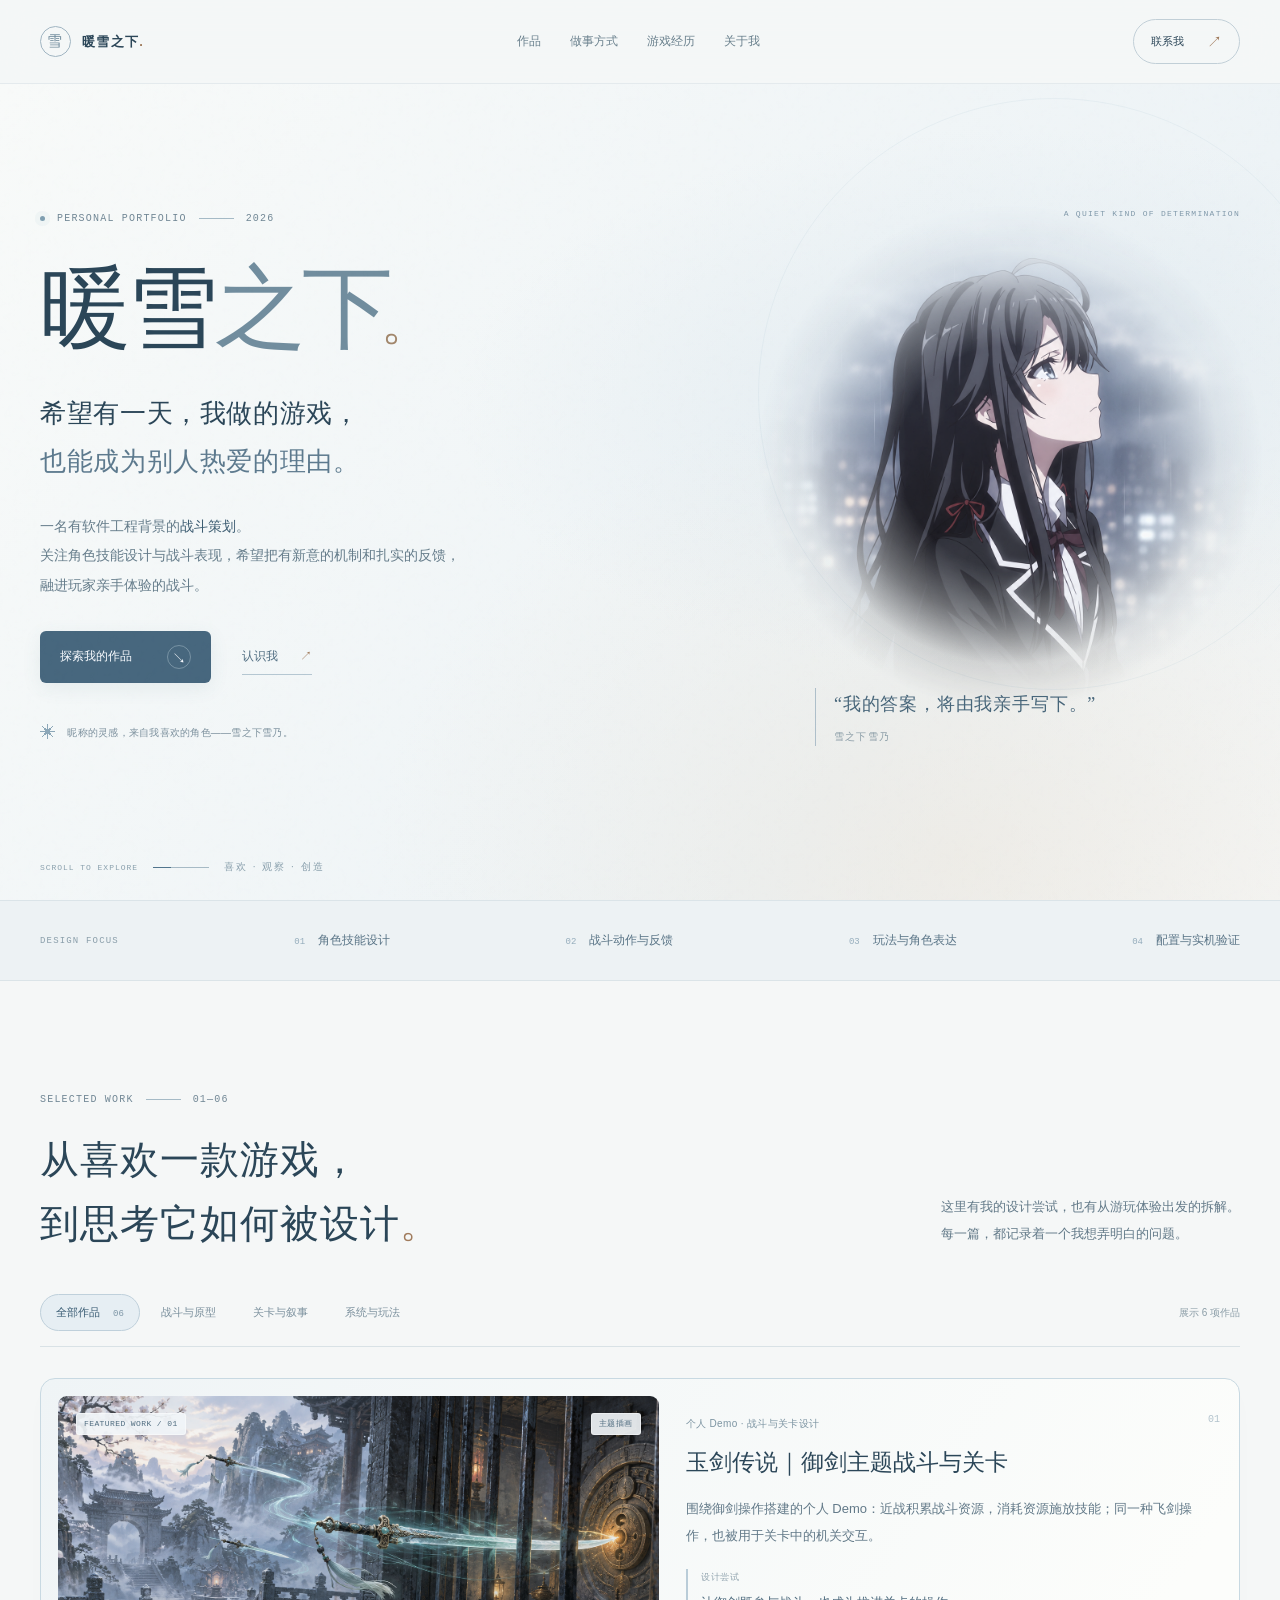
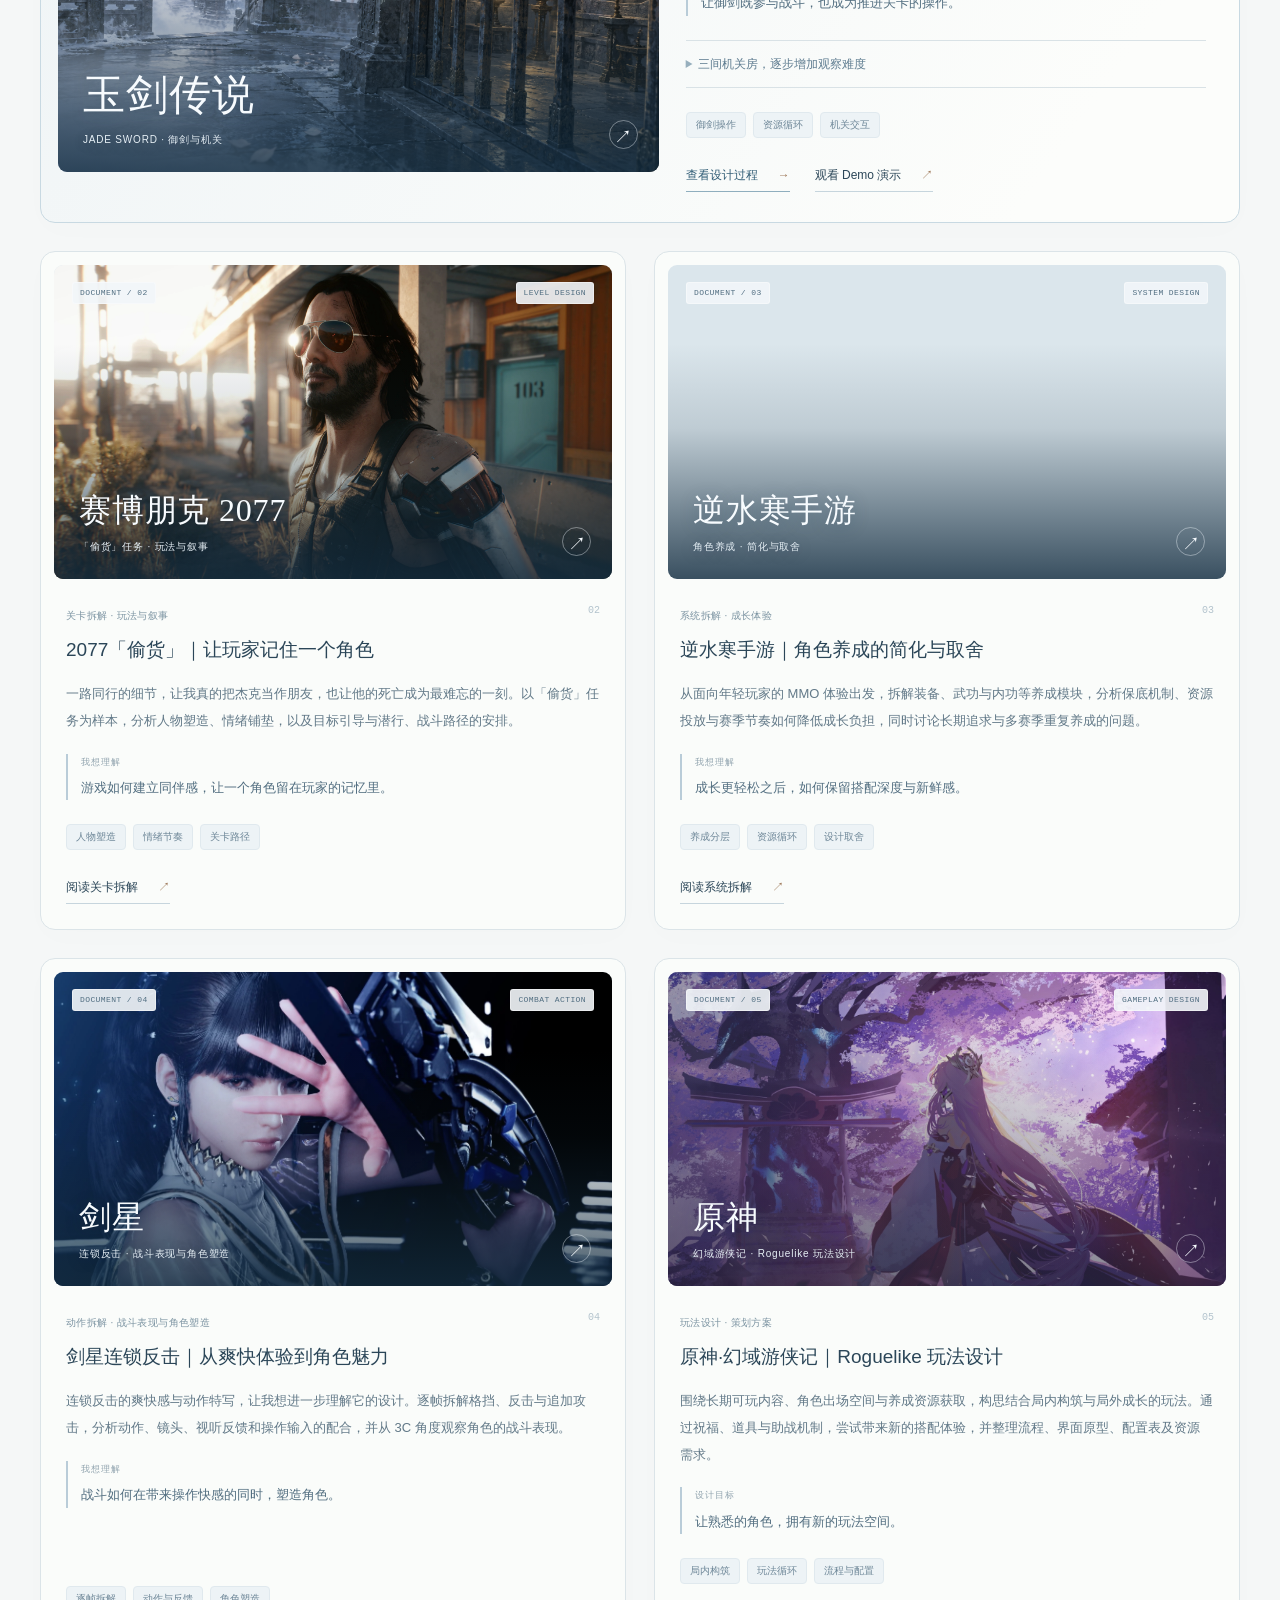
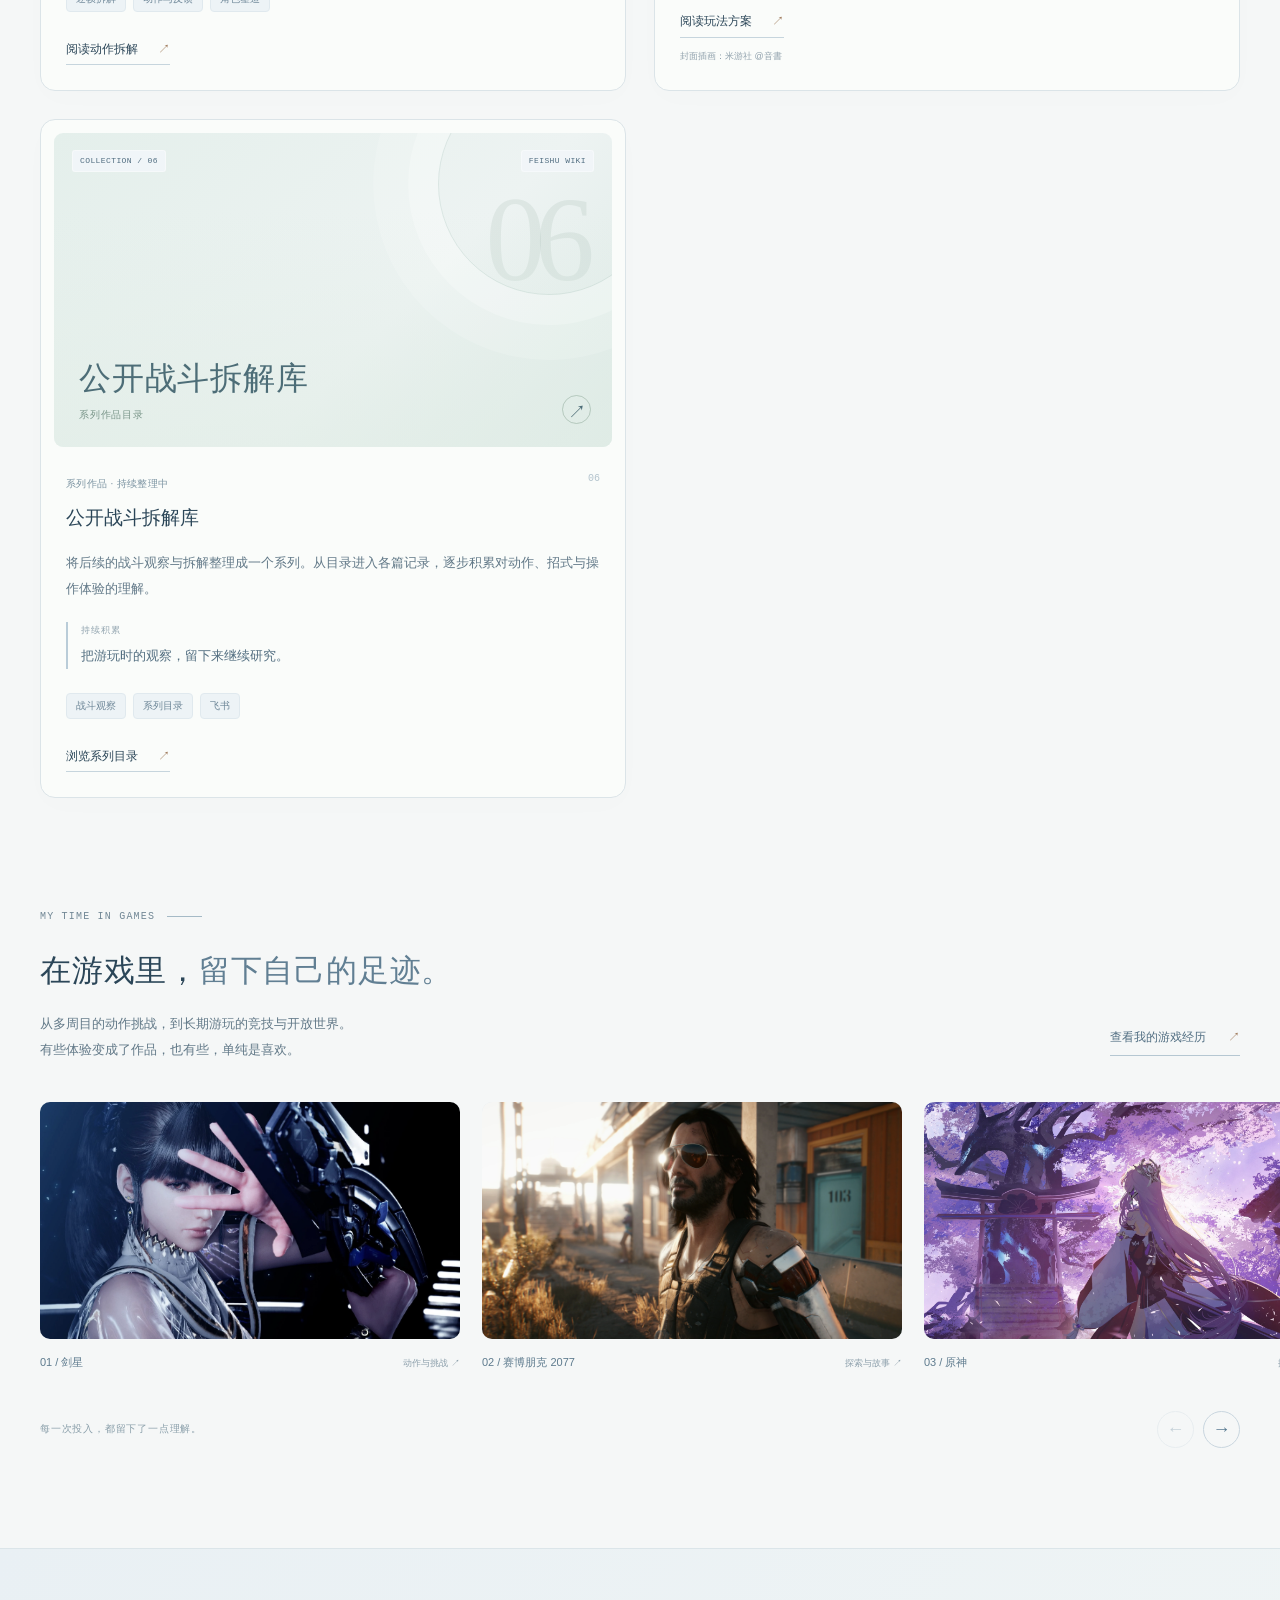
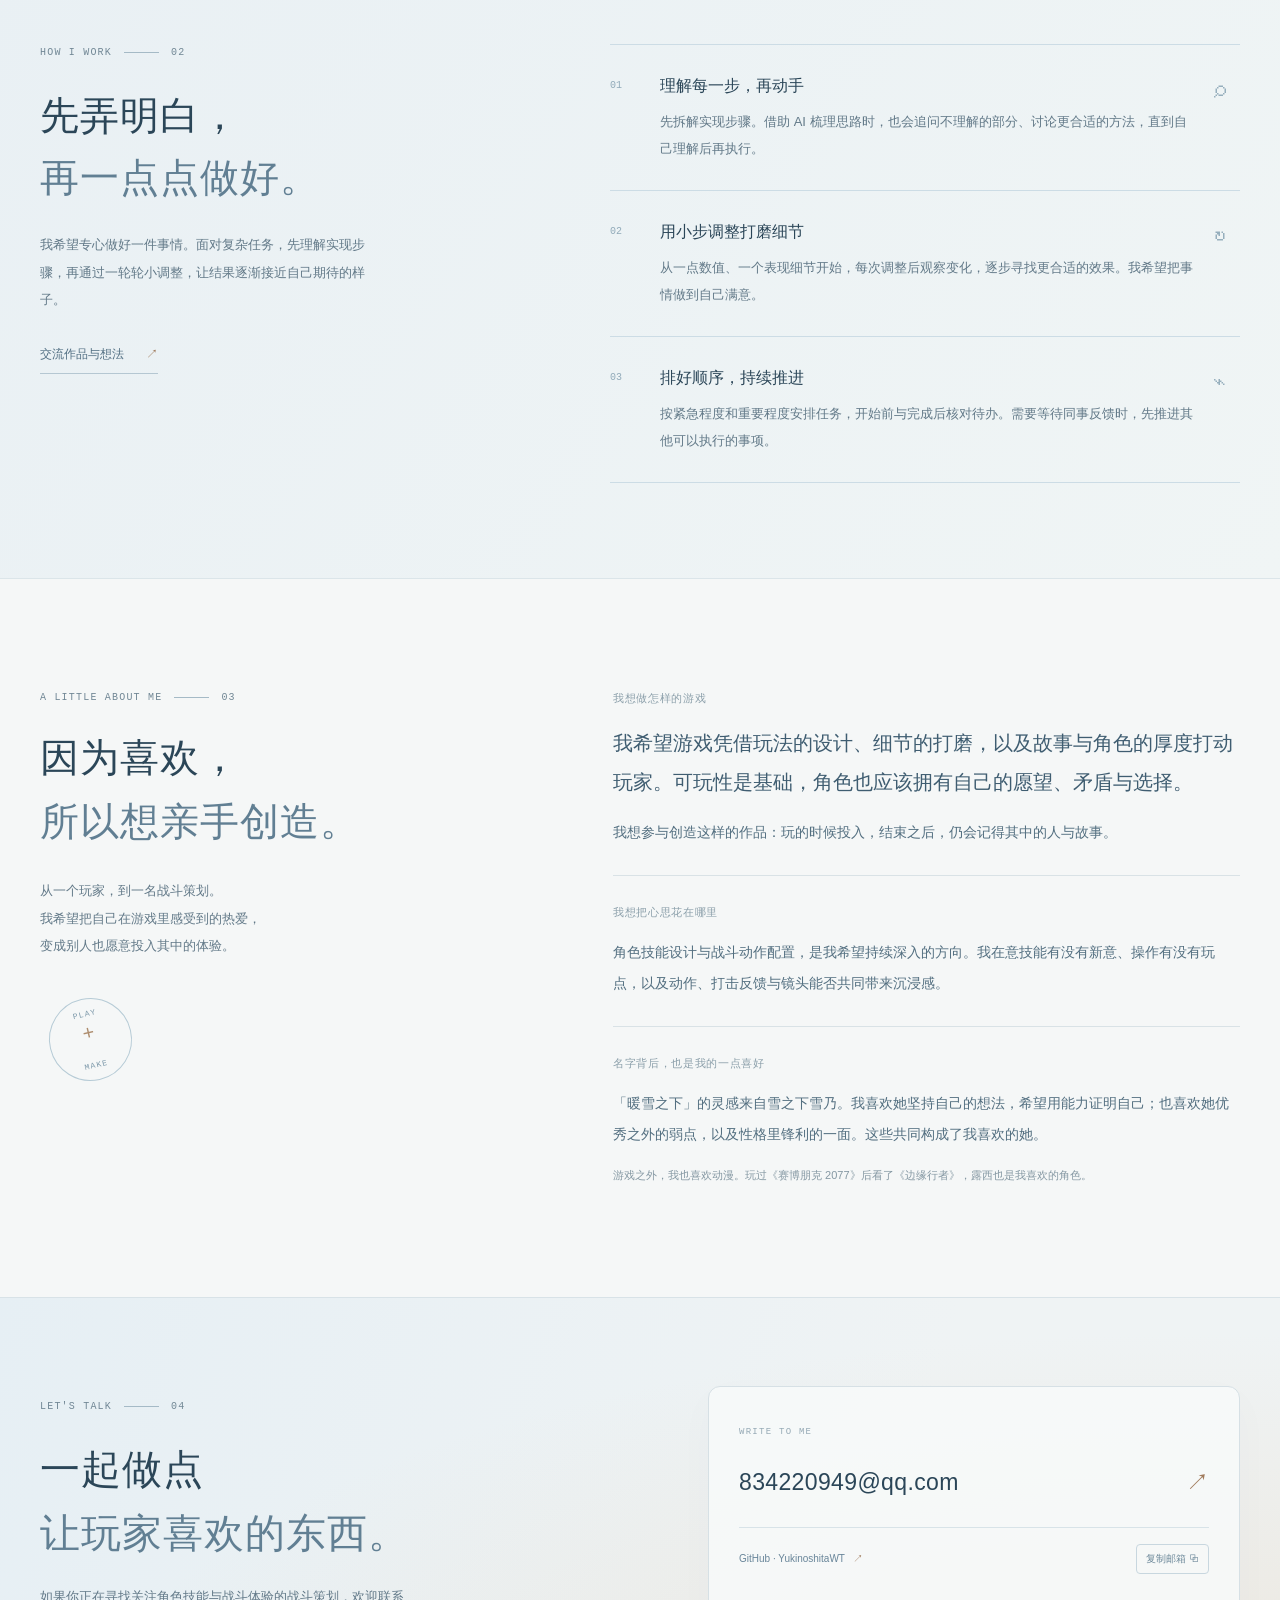
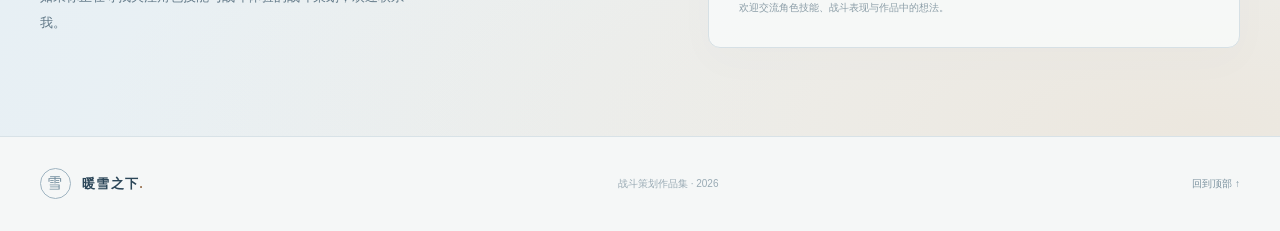
==== commit d6e1bed3: "Add Jade Sword case study with interactive design diagrams" ====
--- a/index.html
+++ b/index.html
@@ -6,7 +6,7 @@
   <meta name="theme-color" content="#f3f6f7">
   <meta name="description" content="暖雪之下的个人主页与战斗策划作品集。关注角色技能设计、战斗体验，以及让玩家记住的故事与角色。">
   <title>暖雪之下｜战斗策划作品集</title>
-  <link rel="stylesheet" href="portfolio.css?v=winter-20261016">
+  <link rel="stylesheet" href="portfolio.css?v=jade-case-20261016">
   <script src="portfolio.js?v=winter-20261016" defer></script>
 </head>
 <body class="portfolio-page">
@@ -76,7 +76,7 @@
               </div>
             </details>
             <div class="tag-row"><span>御剑操作</span><span>资源循环</span><span>机关交互</span></div>
-            <a class="work-link" href="https://www.bilibili.com/video/BV1tnPrzREdf" target="_blank" rel="noopener noreferrer">观看 Demo 演示 <span aria-hidden="true">↗</span></a>
+            <div class="work-actions"><a class="work-link case-entry" href="jade-sword.html">查看设计过程 <span aria-hidden="true">→</span></a><a class="work-link" href="https://www.bilibili.com/video/BV1tnPrzREdf" target="_blank" rel="noopener noreferrer">观看 Demo 演示 <span aria-hidden="true">↗</span></a></div>
           </div>
         </article>
         <article class="work-card" data-category="level" data-reveal>
--- a/portfolio.css
+++ b/portfolio.css
@@ -148,6 +148,9 @@
 .work-link { display: inline-flex; align-items: center; gap: 20px; align-self: start; text-decoration: none; padding: 4px 0; margin-top: 23px; border-bottom: 1px solid #c6d5dd; font-size: 12px; transition: color .2s, border-color .2s; }
 .work-link span { color: var(--warm); }
 .work-link:hover { color: #244e69; border-color: #6d8da3; }
+.work-actions { display: flex; align-items: center; flex-wrap: wrap; gap: 12px 25px; margin-top: 23px; }
+.work-actions .work-link { margin-top: 0; }
+.work-actions .case-entry { color: #315d76; font-weight: 500; border-bottom-color: #8faebe; }
 .work-info .work-cover-credit { font-size: 9px; color: #91a2ad; margin: 9px 0 0; }
 .work-detail { border-block: 1px solid var(--line); margin-bottom: 24px; padding: 12px 0; color: var(--muted); }
 .work-detail summary { cursor: pointer; color: #5e7c90; font-size: 12px; line-height: 1.9; }
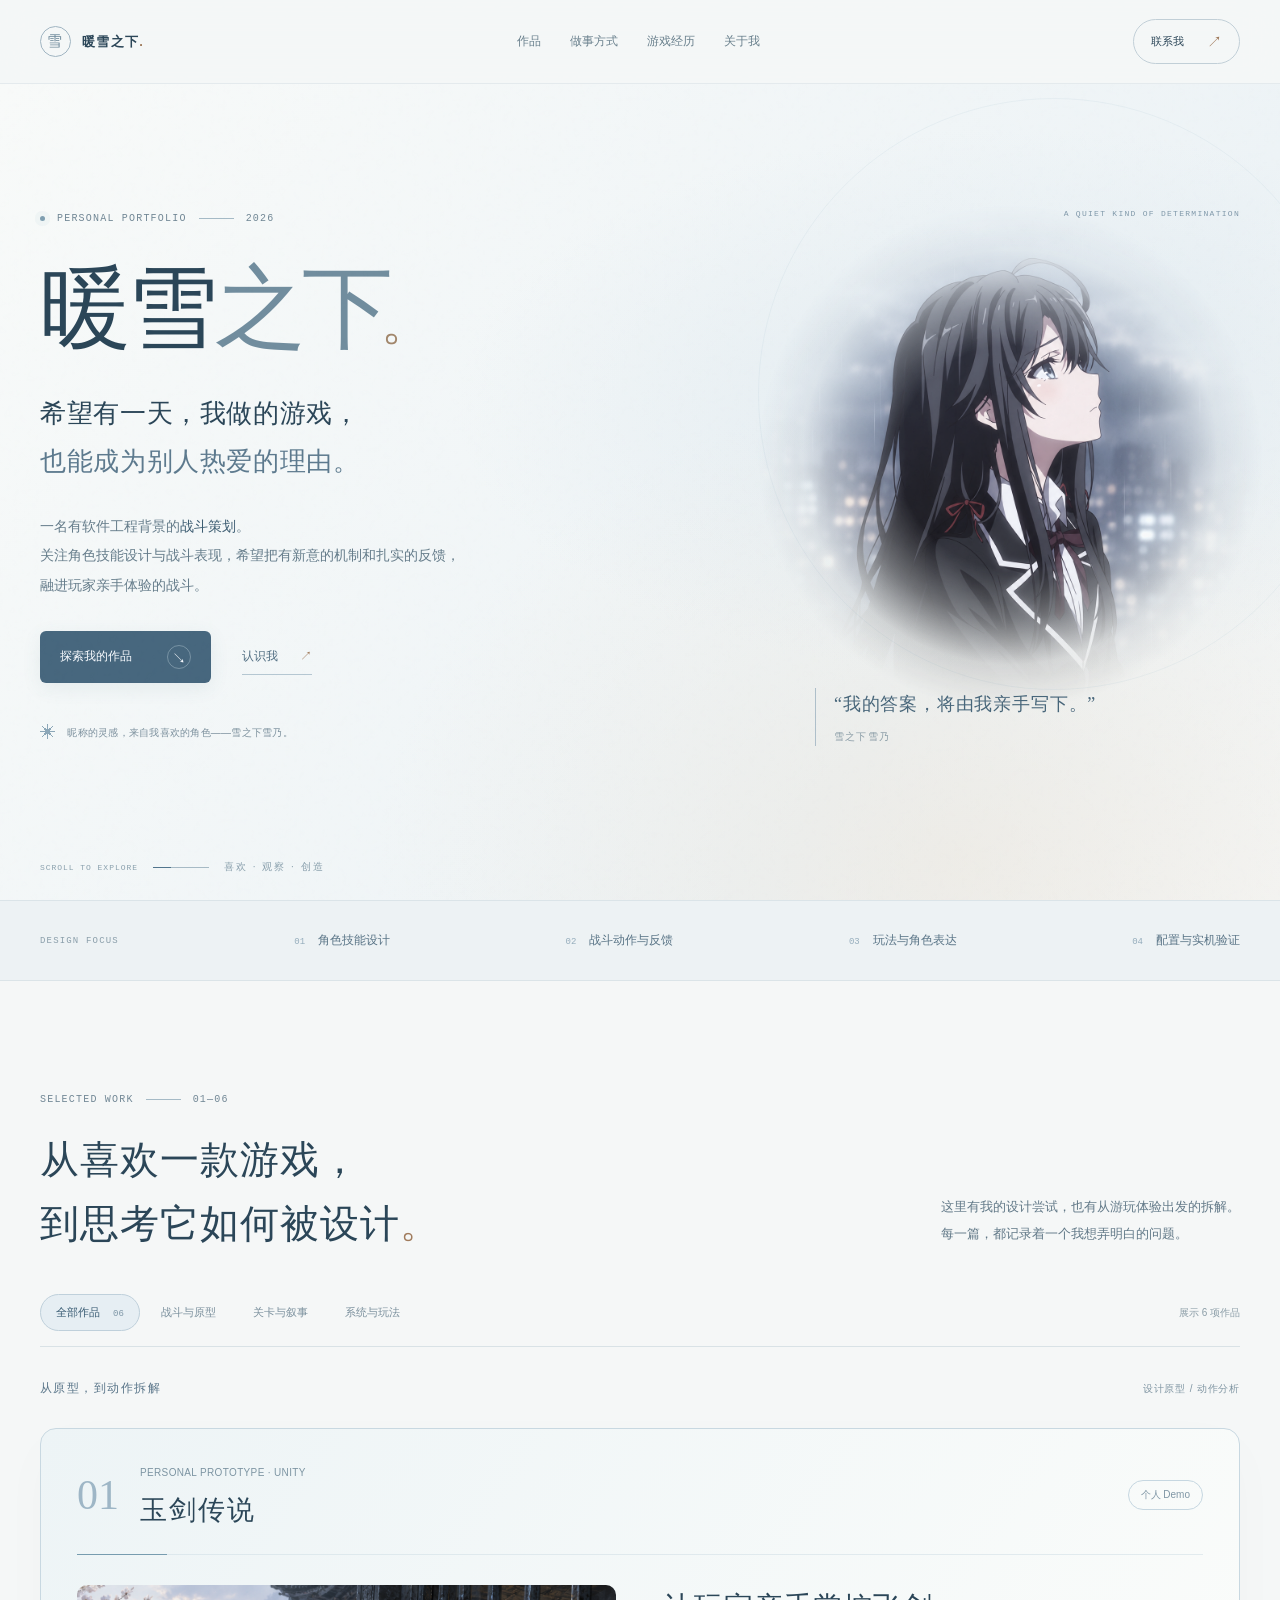
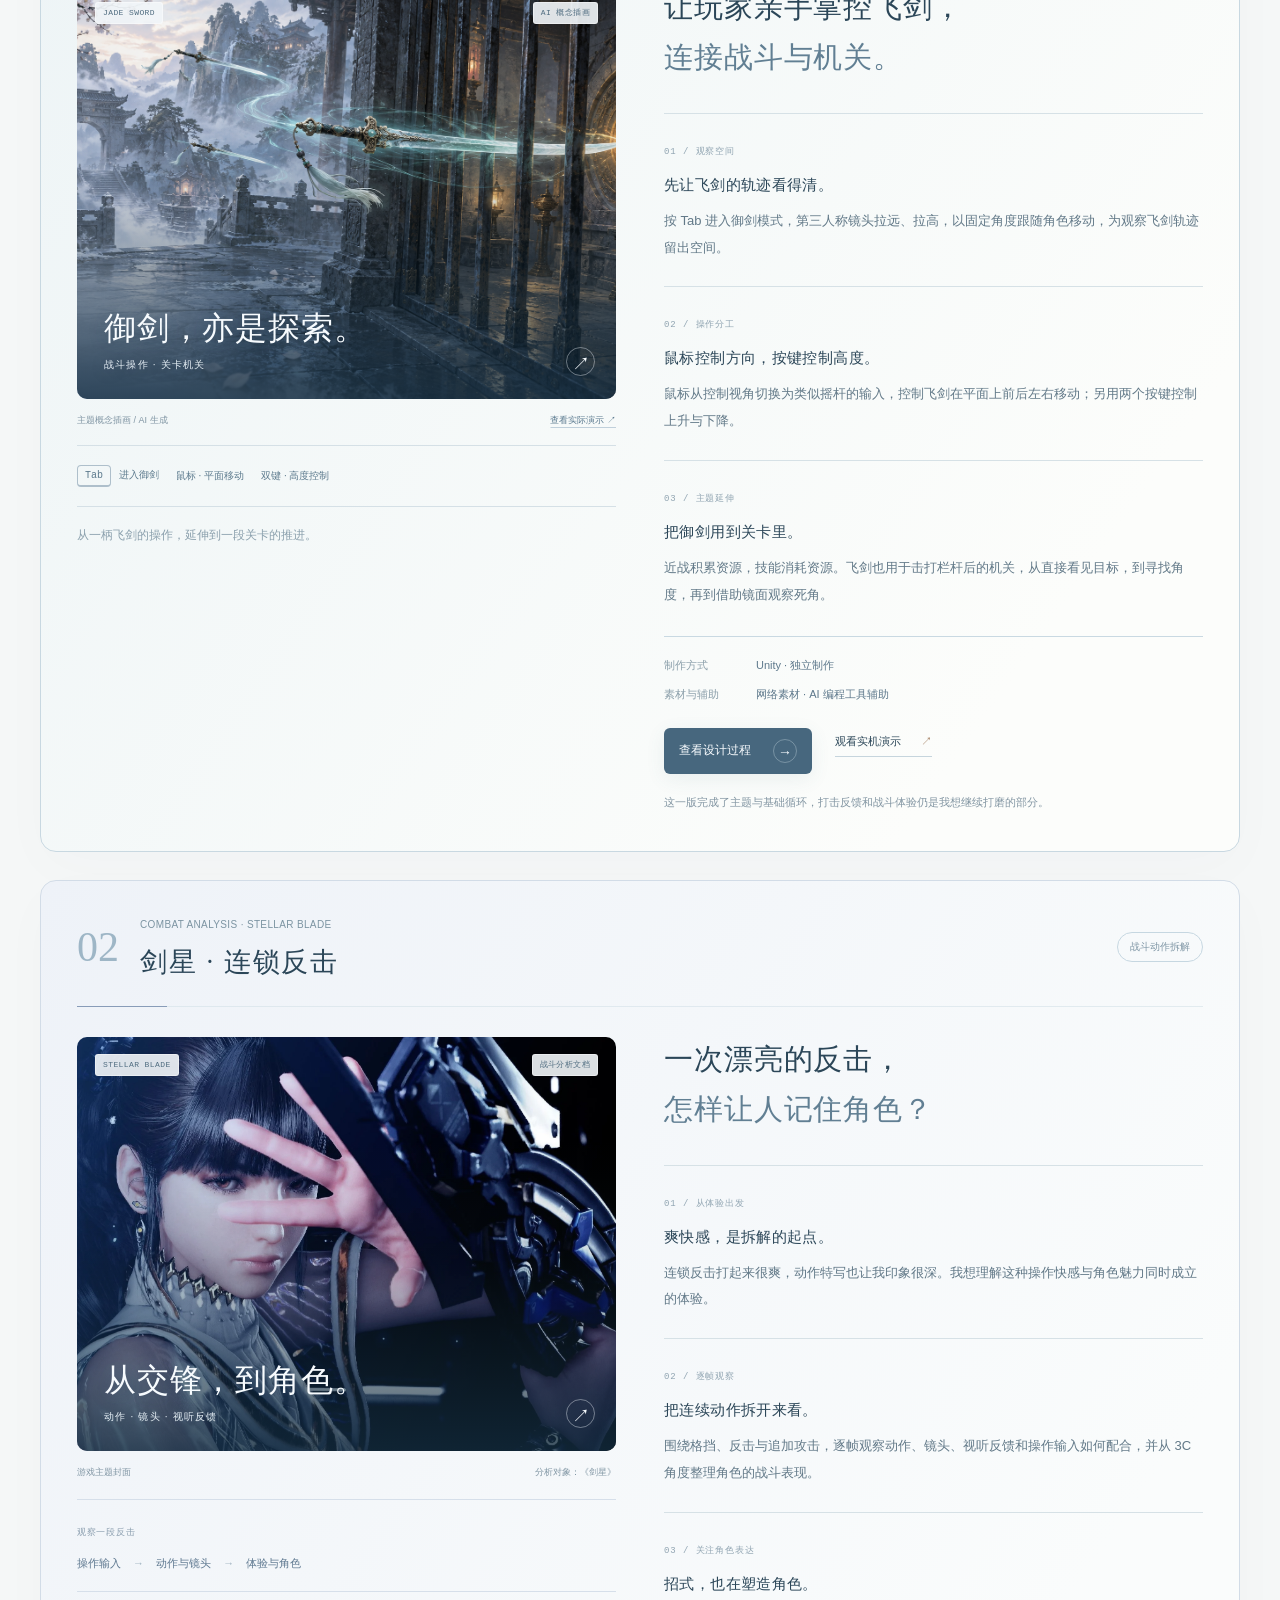
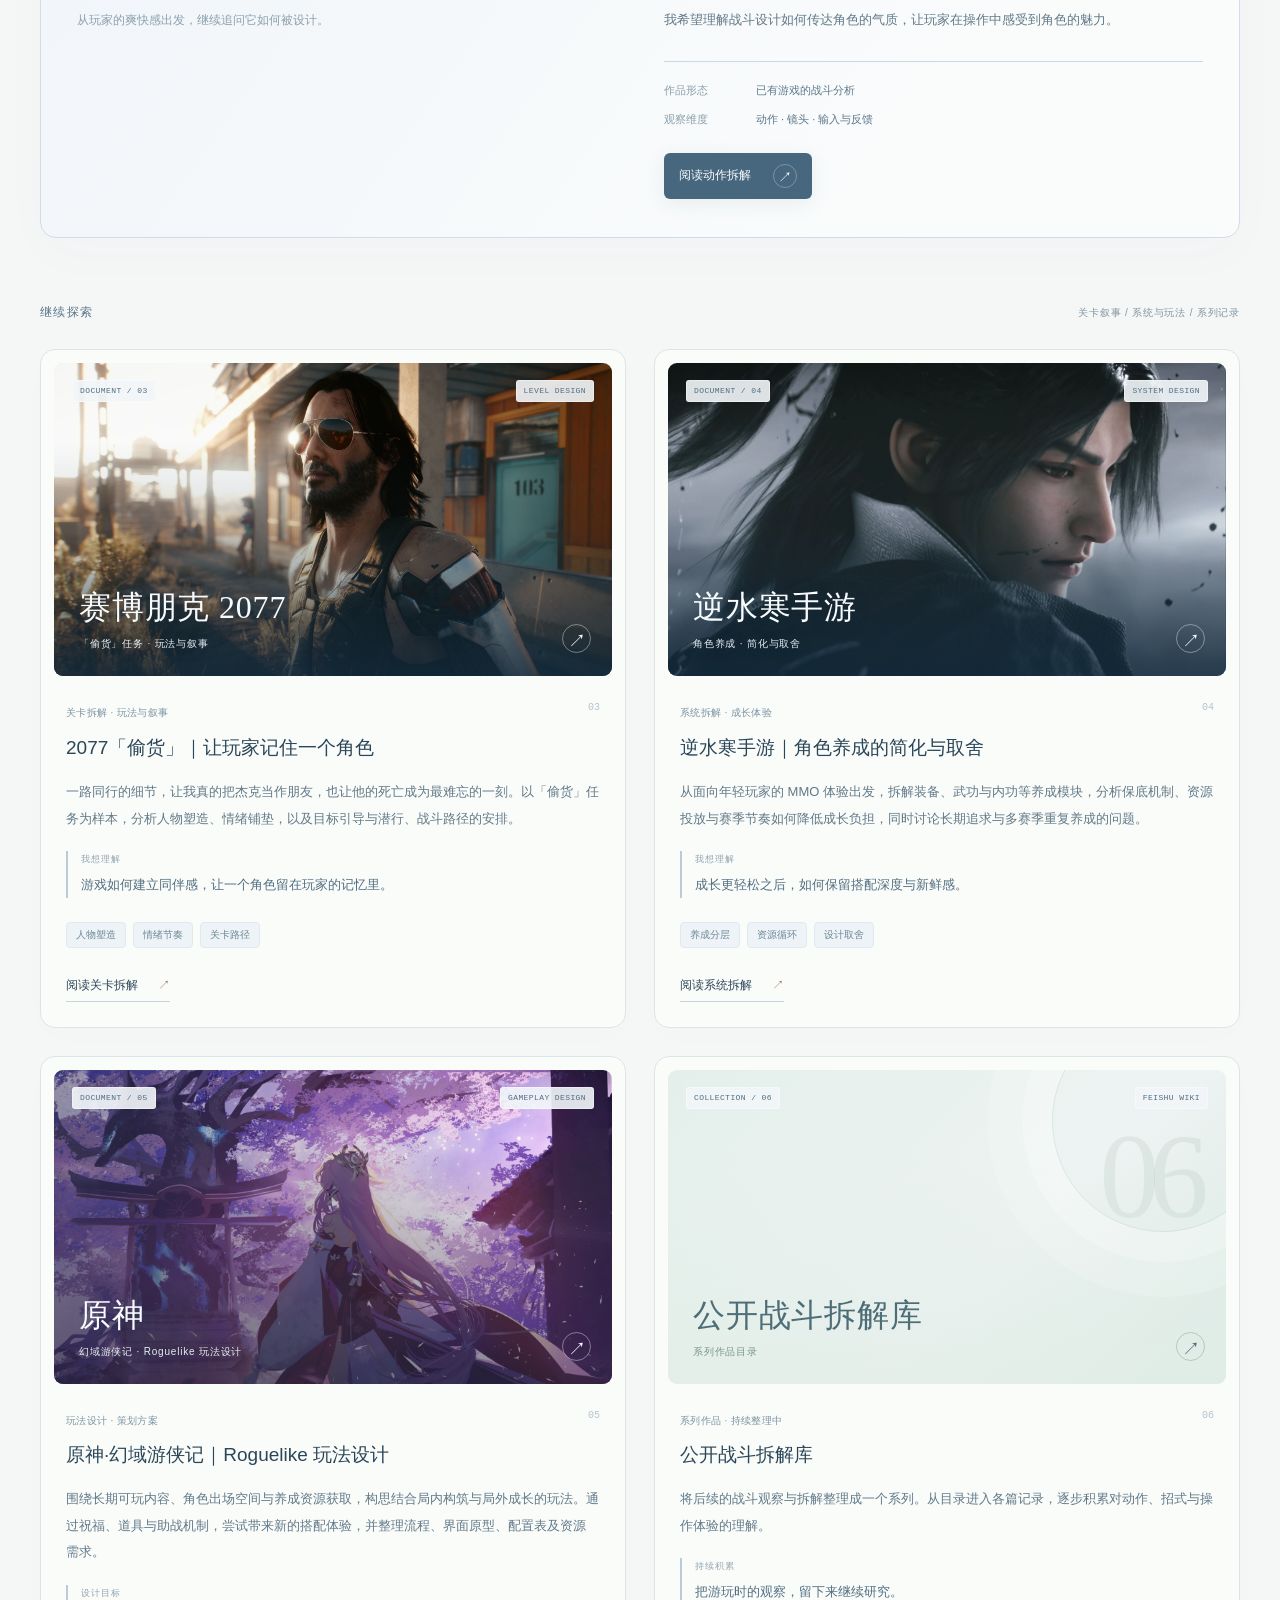
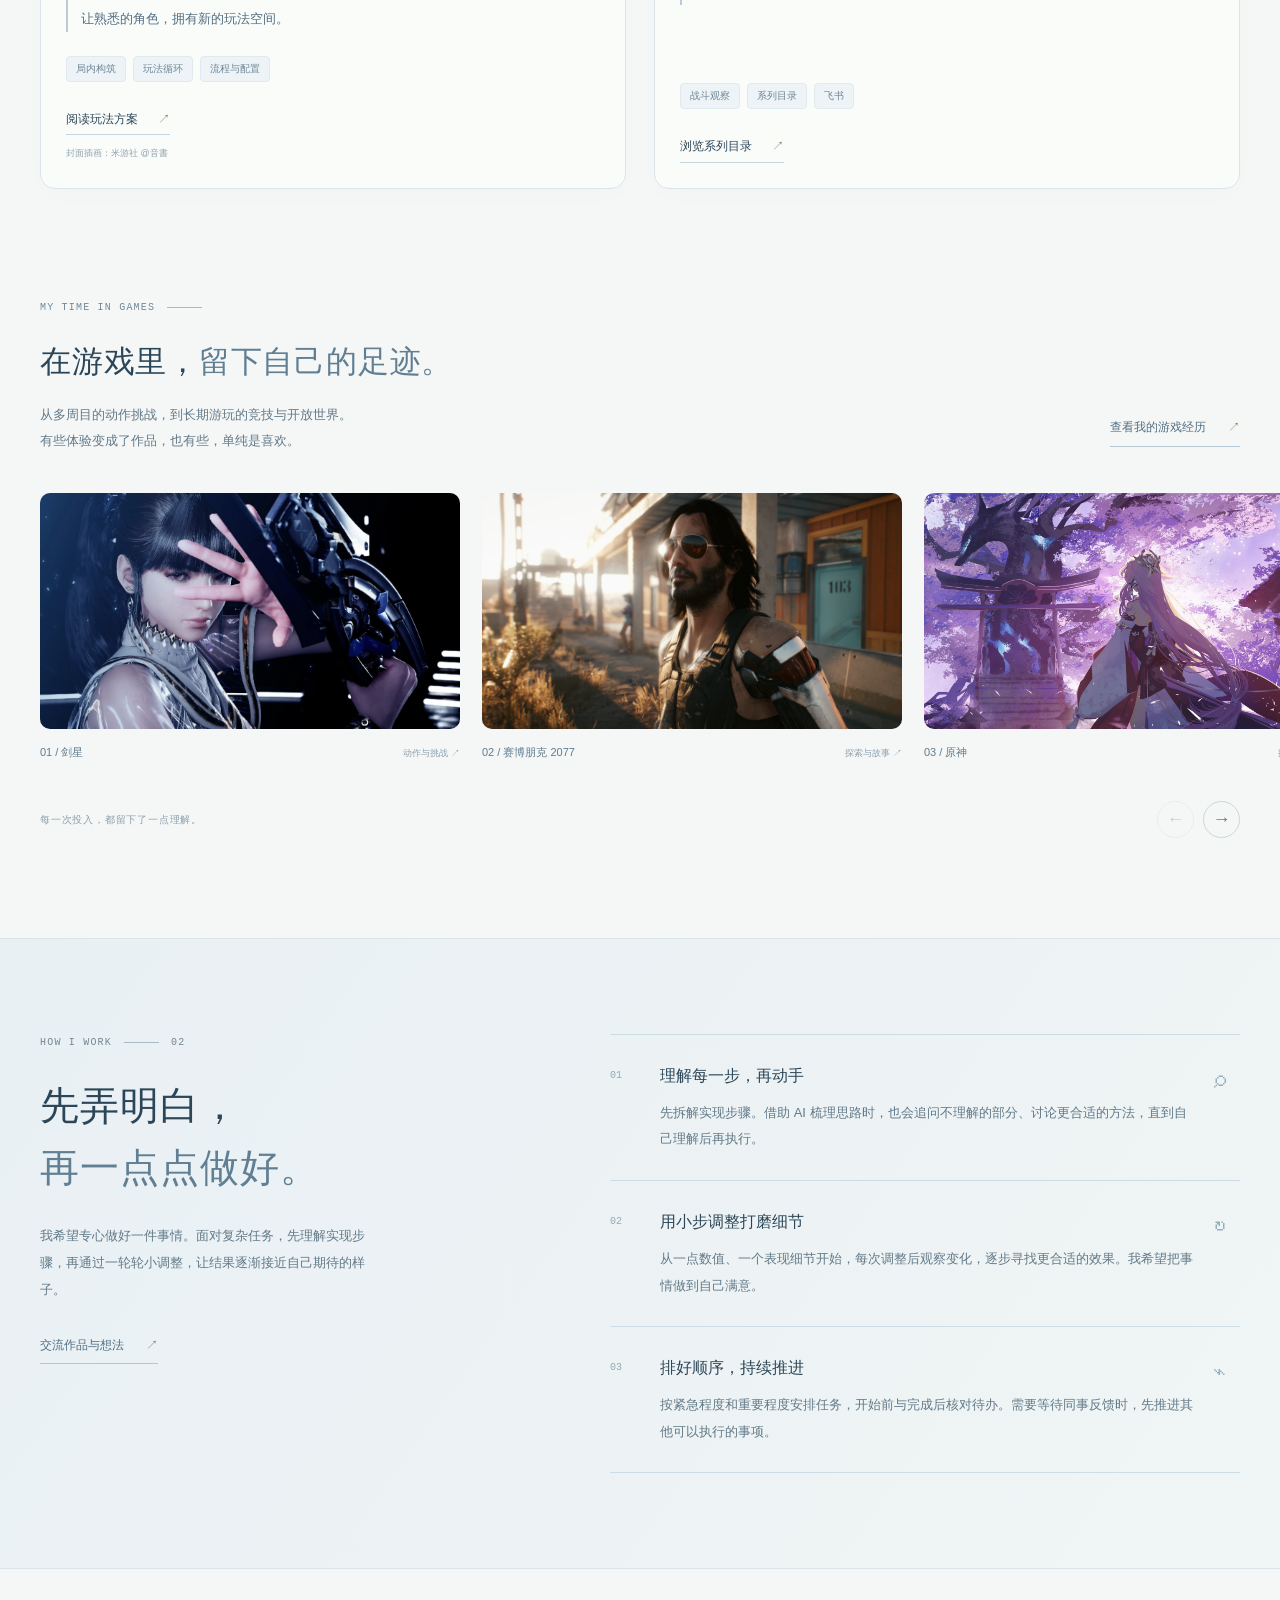
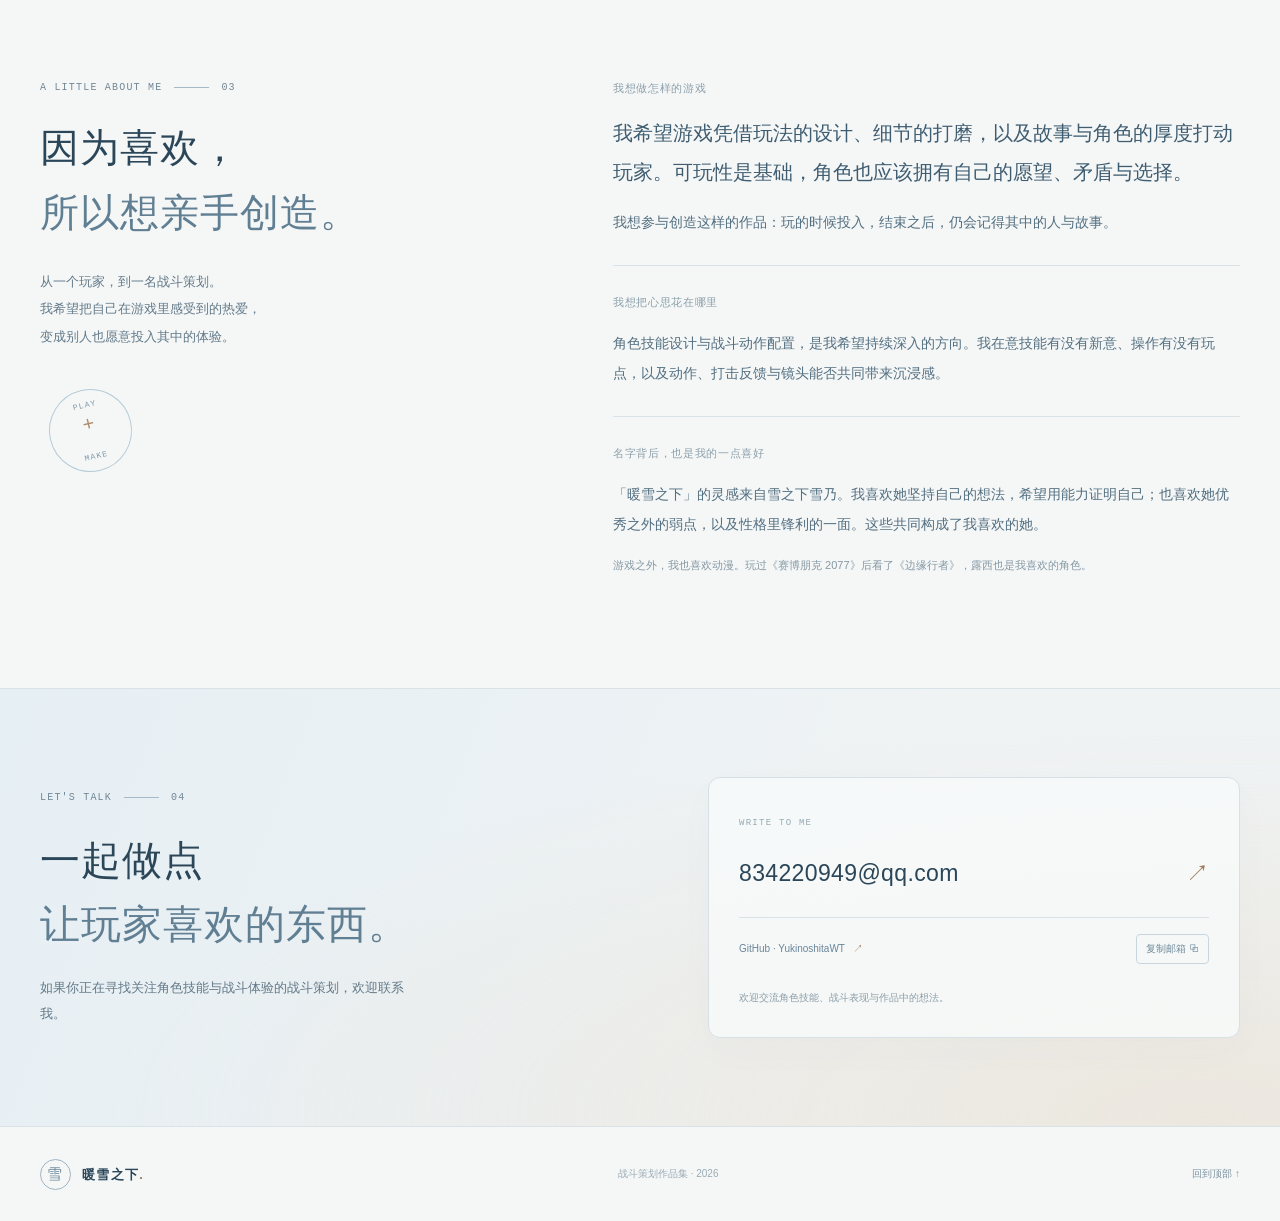
==== commit 98f74e6b: "Feature combat portfolio and explain sword controls" ====
--- a/index.html
+++ b/index.html
@@ -7,7 +7,8 @@
   <meta name="description" content="暖雪之下的个人主页与战斗策划作品集。关注角色技能设计、战斗体验，以及让玩家记住的故事与角色。">
   <title>暖雪之下｜战斗策划作品集</title>
   <link rel="stylesheet" href="portfolio.css?v=jade-case-20261016">
-  <script src="portfolio.js?v=winter-20261016" defer></script>
+  <link rel="stylesheet" href="showcase.css?v=showcase-20261017">
+  <script src="portfolio.js?v=showcase-20261017" defer></script>
 </head>
 <body class="portfolio-page">
   <a class="skip-link" href="#work">跳到作品</a>
@@ -56,36 +57,59 @@
         </div>
         <span class="filter-status" role="status">展示 6 项作品</span>
       </div>
-      <div class="work-grid" id="work-grid">
-        <article class="work-card work-featured" data-category="combat level" data-reveal>
-          <a class="work-visual visual-work visual-demo" href="https://www.bilibili.com/video/BV1tnPrzREdf" target="_blank" rel="noopener noreferrer" aria-label="在 B 站打开战斗关卡 Demo：玉剑传说">
-            <img class="work-cover-image" src="assets/jade-sword-concept-cover.png" width="1672" height="941" alt="御剑主题插画：飞剑穿过古建筑的栏杆，击中亮起暖光的机关，远处是灰蓝色山峦与薄雾" loading="lazy" decoding="async">
-            <div class="visual-top"><span>FEATURED WORK / 01</span><span>主题插画</span></div>
-            <div class="visual-card-title">玉剑传说<span>JADE SWORD · 御剑与机关</span></div><span class="visual-arrow">↗</span>
-          </a>
-          <div class="work-info">
-            <div><span class="work-kicker">个人 Demo · 战斗与关卡设计</span><h3>玉剑传说｜御剑主题战斗与关卡</h3></div><span class="work-number">01</span>
-            <p>围绕御剑操作搭建的个人 Demo：近战积累战斗资源，消耗资源施放技能；同一种飞剑操作，也被用于关卡中的机关交互。</p>
-            <div class="work-insight"><span>设计尝试</span>让御剑既参与战斗，也成为推进关卡的操作。</div>
-            <details class="work-detail">
-              <summary>三间机关房，逐步增加观察难度</summary>
-              <div class="work-detail-body">
-                <p>玩家被栏杆挡在房间外，需要操控飞剑进入房间击打机关。三个房间依次改变机关的可见性：</p>
-                <ol><li><b>直接观察：</b>第一个机关的位置可以直接看见。</li><li><b>寻找角度：</b>第二个机关位于房间侧边，需要调整观察角度。</li><li><b>借助镜面：</b>第三个机关藏在死角，需要通过镜子确认位置。</li></ol>
-                <p class="work-reflection">当前版本的打击反馈与战斗体验仍有提升空间。下一次原型，我希望聚焦一场 Boss 战，继续打磨这些细节。</p>
-              </div>
-            </details>
-            <div class="tag-row"><span>御剑操作</span><span>资源循环</span><span>机关交互</span></div>
-            <div class="work-actions"><a class="work-link case-entry" href="jade-sword.html">查看设计过程 <span aria-hidden="true">→</span></a><a class="work-link" href="https://www.bilibili.com/video/BV1tnPrzREdf" target="_blank" rel="noopener noreferrer">观看 Demo 演示 <span aria-hidden="true">↗</span></a></div>
+      <div class="work-selection" id="work-grid">
+      <div class="work-spotlights" data-work-group>
+        <div class="selection-label"><span>从原型，到动作拆解</span><span>设计原型 / 动作分析</span></div>
+        <article class="work-card work-spotlight spotlight-jade" data-category="combat level" aria-labelledby="jade-spotlight-title">
+          <header class="spotlight-head"><span class="spotlight-number">01</span><div><span class="work-kicker">PERSONAL PROTOTYPE · UNITY</span><h3 id="jade-spotlight-title">玉剑传说</h3></div><span class="spotlight-type">个人 Demo</span></header>
+          <figure class="spotlight-media" data-reveal>
+            <a class="work-visual visual-work visual-demo" href="jade-sword.html" aria-label="查看玉剑传说的设计过程">
+              <img class="work-cover-image" src="assets/jade-sword-concept-cover.png" width="1672" height="941" alt="御剑主题概念插画：飞剑穿过栏杆，击中亮起暖光的机关" loading="lazy" decoding="async">
+              <div class="visual-top"><span>JADE SWORD</span><span>AI 概念插画</span></div>
+              <div class="visual-card-title">御剑，亦是探索。<span>战斗操作 · 关卡机关</span></div><span class="visual-arrow" aria-hidden="true">↗</span>
+            </a>
+            <figcaption class="spotlight-caption"><span>主题概念插画 / AI 生成</span><a href="https://www.bilibili.com/video/BV1tnPrzREdf" target="_blank" rel="noopener noreferrer">查看实际演示 ↗</a></figcaption>
+            <div class="spotlight-controls-note" aria-label="Demo 中的操作方式"><span><kbd>Tab</kbd> 进入御剑</span><span>鼠标 · 平面移动</span><span>双键 · 高度控制</span></div>
+            <p class="spotlight-media-note">从一柄飞剑的操作，延伸到一段关卡的推进。</p>
+          </figure>
+          <div class="spotlight-copy">
+            <p class="spotlight-thesis" data-reveal>让玩家亲手掌控飞剑，<br><em>连接战斗与机关。</em></p>
+            <div class="spotlight-step" data-reveal><span class="spotlight-step-label">01 / 观察空间</span><h4>先让飞剑的轨迹看得清。</h4><p>按 Tab 进入御剑模式，第三人称镜头拉远、拉高，以固定角度跟随角色移动，为观察飞剑轨迹留出空间。</p></div>
+            <div class="spotlight-step" data-reveal><span class="spotlight-step-label">02 / 操作分工</span><h4>鼠标控制方向，按键控制高度。</h4><p>鼠标从控制视角切换为类似摇杆的输入，控制飞剑在平面上前后左右移动；另用两个按键控制上升与下降。</p></div>
+            <div class="spotlight-step" data-reveal><span class="spotlight-step-label">03 / 主题延伸</span><h4>把御剑用到关卡里。</h4><p>近战积累资源，技能消耗资源。飞剑也用于击打栏杆后的机关，从直接看见目标，到寻找角度，再到借助镜面观察死角。</p></div>
+            <div class="spotlight-delivery" data-reveal><dl><div><dt>制作方式</dt><dd>Unity · 独立制作</dd></div><div><dt>素材与辅助</dt><dd>网络素材 · AI 编程工具辅助</dd></div></dl><div class="work-actions"><a class="button button-primary" href="jade-sword.html">查看设计过程 <span aria-hidden="true">→</span></a><a class="work-link" href="https://www.bilibili.com/video/BV1tnPrzREdf" target="_blank" rel="noopener noreferrer">观看实机演示 <span aria-hidden="true">↗</span></a></div><p class="spotlight-reflection">这一版完成了主题与基础循环，打击反馈和战斗体验仍是我想继续打磨的部分。</p></div>
           </div>
         </article>
+        <article class="work-card work-spotlight spotlight-stellar" data-category="combat" aria-labelledby="stellar-spotlight-title">
+          <header class="spotlight-head"><span class="spotlight-number">02</span><div><span class="work-kicker">COMBAT ANALYSIS · STELLAR BLADE</span><h3 id="stellar-spotlight-title">剑星 · 连锁反击</h3></div><span class="spotlight-type">战斗动作拆解</span></header>
+          <figure class="spotlight-media" data-reveal>
+            <a class="work-visual visual-work visual-image visual-action" href="https://docs.qq.com/pdf/DSk5XcUJLbWRxZUxj" target="_blank" rel="noopener noreferrer" aria-label="打开剑星战斗动作拆解文档">
+              <img class="work-cover-image" src="assets/stellar-blade-cover.webp" width="2338" height="1315" alt="剑星主题封面：角色抬手的动作特写，手部姿态与武器映在蓝色光影中" loading="lazy" decoding="async">
+              <div class="visual-top"><span>STELLAR BLADE</span><span>战斗分析文档</span></div><div class="visual-card-title">从交锋，到角色。<span>动作 · 镜头 · 视听反馈</span></div><span class="visual-arrow" aria-hidden="true">↗</span>
+            </a>
+            <figcaption class="spotlight-caption"><span>游戏主题封面</span><span>分析对象：《剑星》</span></figcaption>
+            <div class="spotlight-observation"><span>观察一段反击</span><p>操作输入 <i aria-hidden="true">→</i> 动作与镜头 <i aria-hidden="true">→</i> 体验与角色</p></div>
+            <p class="spotlight-media-note">从玩家的爽快感出发，继续追问它如何被设计。</p>
+          </figure>
+          <div class="spotlight-copy">
+            <p class="spotlight-thesis" data-reveal>一次漂亮的反击，<br><em>怎样让人记住角色？</em></p>
+            <div class="spotlight-step" data-reveal><span class="spotlight-step-label">01 / 从体验出发</span><h4>爽快感，是拆解的起点。</h4><p>连锁反击打起来很爽，动作特写也让我印象很深。我想理解这种操作快感与角色魅力同时成立的体验。</p></div>
+            <div class="spotlight-step" data-reveal><span class="spotlight-step-label">02 / 逐帧观察</span><h4>把连续动作拆开来看。</h4><p>围绕格挡、反击与追加攻击，逐帧观察动作、镜头、视听反馈和操作输入如何配合，并从 3C 角度整理角色的战斗表现。</p></div>
+            <div class="spotlight-step" data-reveal><span class="spotlight-step-label">03 / 关注角色表达</span><h4>招式，也在塑造角色。</h4><p>我希望理解战斗设计如何传达角色的气质，让玩家在操作中感受到角色的魅力。</p></div>
+            <div class="spotlight-delivery" data-reveal><dl><div><dt>作品形态</dt><dd>已有游戏的战斗分析</dd></div><div><dt>观察维度</dt><dd>动作 · 镜头 · 输入与反馈</dd></div></dl><div class="work-actions"><a class="button button-primary" href="https://docs.qq.com/pdf/DSk5XcUJLbWRxZUxj" target="_blank" rel="noopener noreferrer">阅读动作拆解 <span aria-hidden="true">↗</span></a></div></div>
+          </div>
+        </article>
+      </div>
+      <div class="work-archive" data-work-group>
+      <div class="selection-label"><span>继续探索</span><span>关卡叙事 / 系统与玩法 / 系列记录</span></div>
+      <div class="work-grid">
         <article class="work-card" data-category="level" data-reveal>
           <a class="work-visual visual-work visual-image visual-level" href="https://docs.qq.com/pdf/DSmdZdEV5RG5sZkVX" target="_blank" rel="noopener noreferrer" aria-label="打开赛博朋克2077关卡拆解文档">
             <img class="work-cover-image" src="assets/cyberpunk-2077-cover.webp" width="3840" height="2160" alt="赛博朋克2077主题封面：强尼站在夕阳下的街道，暖光映在墨镜与义体手臂上" loading="lazy" decoding="async">
-            <div class="visual-top"><span>DOCUMENT / 02</span><span>LEVEL DESIGN</span></div><div class="visual-card-title">赛博朋克 2077<span>「偷货」任务 · 玩法与叙事</span></div><span class="visual-arrow">↗</span>
+            <div class="visual-top"><span>DOCUMENT / 03</span><span>LEVEL DESIGN</span></div><div class="visual-card-title">赛博朋克 2077<span>「偷货」任务 · 玩法与叙事</span></div><span class="visual-arrow">↗</span>
           </a>
           <div class="work-info">
-            <div><span class="work-kicker">关卡拆解 · 玩法与叙事</span><h3>2077「偷货」｜让玩家记住一个角色</h3></div><span class="work-number">02</span>
+            <div><span class="work-kicker">关卡拆解 · 玩法与叙事</span><h3>2077「偷货」｜让玩家记住一个角色</h3></div><span class="work-number">03</span>
             <p>一路同行的细节，让我真的把杰克当作朋友，也让他的死亡成为最难忘的一刻。以「偷货」任务为样本，分析人物塑造、情绪铺垫，以及目标引导与潜行、战斗路径的安排。</p>
             <div class="work-insight"><span>我想理解</span>游戏如何建立同伴感，让一个角色留在玩家的记忆里。</div>
             <div class="tag-row"><span>人物塑造</span><span>情绪节奏</span><span>关卡路径</span></div>
@@ -95,27 +119,14 @@
         <article class="work-card" data-category="system" data-reveal>
           <a class="work-visual visual-work visual-image visual-system" href="https://docs.qq.com/pdf/DSmRoaVdUWG1sek9w" target="_blank" rel="noopener noreferrer" aria-label="打开逆水寒手游角色养成系统拆解案">
             <img class="work-cover-image" src="assets/nishuihan-cover.webp" width="2559" height="1439" alt="逆水寒主题封面：灰蓝色光影中的古装人物侧脸与飞扬的长发" loading="lazy" decoding="async">
-            <div class="visual-top"><span>DOCUMENT / 03</span><span>SYSTEM DESIGN</span></div><div class="visual-card-title">逆水寒手游<span>角色养成 · 简化与取舍</span></div><span class="visual-arrow">↗</span>
+            <div class="visual-top"><span>DOCUMENT / 04</span><span>SYSTEM DESIGN</span></div><div class="visual-card-title">逆水寒手游<span>角色养成 · 简化与取舍</span></div><span class="visual-arrow">↗</span>
           </a>
           <div class="work-info">
-            <div><span class="work-kicker">系统拆解 · 成长体验</span><h3>逆水寒手游｜角色养成的简化与取舍</h3></div><span class="work-number">03</span>
+            <div><span class="work-kicker">系统拆解 · 成长体验</span><h3>逆水寒手游｜角色养成的简化与取舍</h3></div><span class="work-number">04</span>
             <p>从面向年轻玩家的 MMO 体验出发，拆解装备、武功与内功等养成模块，分析保底机制、资源投放与赛季节奏如何降低成长负担，同时讨论长期追求与多赛季重复养成的问题。</p>
             <div class="work-insight"><span>我想理解</span>成长更轻松之后，如何保留搭配深度与新鲜感。</div>
             <div class="tag-row"><span>养成分层</span><span>资源循环</span><span>设计取舍</span></div>
             <a class="work-link" href="https://docs.qq.com/pdf/DSmRoaVdUWG1sek9w" target="_blank" rel="noopener noreferrer">阅读系统拆解 <span aria-hidden="true">↗</span></a>
-          </div>
-        </article>
-        <article class="work-card" data-category="combat" data-reveal>
-          <a class="work-visual visual-work visual-image visual-action" href="https://docs.qq.com/pdf/DSk5XcUJLbWRxZUxj" target="_blank" rel="noopener noreferrer" aria-label="打开剑星战斗动作拆解文档">
-            <img class="work-cover-image" src="assets/stellar-blade-cover.webp" width="2338" height="1315" alt="剑星主题封面：角色抬手的动作特写，手部姿态与武器映在蓝色光影中" loading="lazy" decoding="async">
-            <div class="visual-top"><span>DOCUMENT / 04</span><span>COMBAT ACTION</span></div><div class="visual-card-title">剑星<span>连锁反击 · 战斗表现与角色塑造</span></div><span class="visual-arrow">↗</span>
-          </a>
-          <div class="work-info">
-            <div><span class="work-kicker">动作拆解 · 战斗表现与角色塑造</span><h3>剑星连锁反击｜从爽快体验到角色魅力</h3></div><span class="work-number">04</span>
-            <p>连锁反击的爽快感与动作特写，让我想进一步理解它的设计。逐帧拆解格挡、反击与追加攻击，分析动作、镜头、视听反馈和操作输入的配合，并从 3C 角度观察角色的战斗表现。</p>
-            <div class="work-insight"><span>我想理解</span>战斗如何在带来操作快感的同时，塑造角色。</div>
-            <div class="tag-row"><span>逐帧拆解</span><span>动作与反馈</span><span>角色塑造</span></div>
-            <a class="work-link" href="https://docs.qq.com/pdf/DSk5XcUJLbWRxZUxj" target="_blank" rel="noopener noreferrer">阅读动作拆解 <span aria-hidden="true">↗</span></a>
           </div>
         </article>
         <article class="work-card" data-category="system" data-reveal>
@@ -142,6 +153,8 @@
             <a class="work-link" href="https://scnn6vtqk3q8.feishu.cn/wiki/JieXwrlGJiWs9MkGaN0c85Ffnpc" target="_blank" rel="noopener noreferrer">浏览系列目录 <span aria-hidden="true">↗</span></a>
           </div>
         </article>
+      </div>
+      </div>
       </div>
     </section>
 
--- a/showcase.css
+++ b/showcase.css
@@ -0,0 +1,93 @@
+.work-selection { display: grid; gap: 64px; }
+.selection-label { display: flex; align-items: center; justify-content: space-between; gap: 20px; color: #8096a3; font-size: 10px; letter-spacing: .08em; }
+.selection-label>span:first-child { color: #597589; font-size: 12px; letter-spacing: .12em; }
+.work-spotlights { display: grid; gap: 28px; }
+.work-card.work-spotlight { display: grid; grid-template-columns: 1fr 1fr; align-items: start; gap: 30px 48px; padding: 30px 36px 38px; border-radius: 16px; background: #f9fcfb; box-shadow: 0 16px 55px #2b4c6005; }
+.work-spotlight.spotlight-jade { background: linear-gradient(125deg,#edf4f6,#fcfdfb 82%); border-color: #c8d8e1; }
+.work-spotlight.spotlight-stellar { background: linear-gradient(125deg,#eef2f8,#fafcfc 82%); border-color: #d2dce7; }
+.spotlight-head { grid-column: 1/-1; display: flex; align-items: center; gap: 21px; padding-bottom: 23px; border-bottom: 1px solid #cfdee58c; }
+.spotlight-number { font: 400 42px/1.1 var(--serif); color: #9eb6c6; }
+.spotlight-head h3 { margin: 6px 0 0; font: 400 27px/1.5 var(--serif); letter-spacing: .07em; }
+.spotlight-type { margin-left: auto; color: #7f96a5; font-size: 10px; padding: 5px 12px; border: 1px solid #c6d7e1; border-radius: 30px; white-space: nowrap; }
+.spotlight-media { min-width: 0; position: sticky; top: 110px; }
+.spotlight-media .work-visual { aspect-ratio: 1.3; padding: 27px; border-radius: 10px; }
+.spotlight-media .visual-card-title { font-size: clamp(23px,2.5vw,34px); max-width: 95%; }
+.spotlight-media .visual-card-title span { letter-spacing: .12em; }
+.spotlight-media .visual-demo .work-cover-image { object-position: 52% center; }
+.spotlight-caption { display: flex; justify-content: space-between; align-items: start; gap: 10px; color: #8196a4; margin-top: 13px; font-size: 9px; line-height: 1.8; }
+.spotlight-caption a { color: #5c7b90; text-underline-offset: 4px; text-decoration-color: #c0d0db; }
+.spotlight-controls-note { display: flex; flex-wrap: wrap; align-items: center; gap: 11px 17px; padding: 19px 0; margin-top: 16px; border-block: 1px solid #d5e0e6; color: #5c7a8d; font-size: 10px; }
+.spotlight-controls-note kbd { display: inline-block; margin-right: 5px; padding: 1px 7px; border: 1px solid #aebfcb; border-bottom-width: 2px; border-radius: 4px; font: 10px/1.7 var(--mono); }
+.spotlight-media-note { color: #8ba0ad; font: 12px/2 var(--serif); margin-top: 16px; }
+.spotlight-copy { min-width: 0; }
+.spotlight-thesis { font: 400 clamp(22px,2.3vw,31px)/1.7 var(--serif); letter-spacing: .03em; margin: -3px 0 31px; }
+.spotlight-step { padding-block: 23px 25px; border-top: 1px solid #d6e1e6; }
+.spotlight-step-label { color: #91a5b2; font: 9px/1.8 var(--mono); letter-spacing: .1em; }
+.spotlight-step h4 { margin: 9px 0 10px; font-size: 15px; font-weight: 500; letter-spacing: .025em; }
+.spotlight-step p { color: var(--muted); font-size: 13px; line-height: 2.05; text-wrap: pretty; }
+.spotlight-delivery { margin-top: 3px; padding-top: 19px; border-top: 1px solid #c9d9e2; }
+.spotlight-delivery dl { display: grid; gap: 9px; margin: 0; font-size: 11px; }
+.spotlight-delivery dl>div { display: grid; grid-template-columns: 80px 1fr; gap: 12px; }
+.spotlight-delivery dt { color: #8b9faa; }
+.spotlight-delivery dd { margin: 0; color: #5d788b; }
+.spotlight-delivery .work-actions { gap: 15px 23px; }
+.spotlight-delivery .button { padding: 11px 15px; gap: 22px; }
+.spotlight-delivery .work-link { font-size: 11px; }
+.spotlight-reflection { margin-top: 17px; color: #8396a3; font-size: 11px; line-height: 2; }
+.spotlight-observation { margin-top: 19px; padding-block: 18px; border-block: 1px solid #d6dfea; }
+.spotlight-observation>span { color: #8b9eaf; font-size: 9px; letter-spacing: .08em; }
+.spotlight-observation p { color: #5e7890; margin-top: 10px; font-size: 11px; }
+.spotlight-observation i { color: #a1b4c2; margin-inline: 9px; font-style: normal; }
+.work-archive>.selection-label { margin-bottom: 25px; }
+@media(min-width:1000px) and (prefers-reduced-motion:no-preference) {
+  .spotlight-head { position: relative; }
+  .spotlight-jade .spotlight-head::after { content: ""; position: absolute; bottom: -1px; left: 0; width: 90px; height: 1px; background: #779caf; }
+  .spotlight-stellar .spotlight-head::after { content: ""; position: absolute; bottom: -1px; left: 0; width: 90px; height: 1px; background: #889cb8; }
+}
+@media(max-width:1100px) {
+  .work-card.work-spotlight { padding: 25px; gap: 26px 30px; }
+  .spotlight-media .work-visual { padding: 22px; }
+  .spotlight-controls-note { gap: 8px 11px; font-size: 9px; }
+}
+@media(max-width:800px) {
+  .work-selection { gap: 47px; }
+  .work-card.work-spotlight { grid-template-columns: 1fr; gap: 24px; padding: 23px; }
+  .spotlight-media { position: static; }
+  .spotlight-media .work-visual { aspect-ratio: 16/9; }
+  .spotlight-media .visual-card-title { font-size: 32px; }
+  .spotlight-media-note { margin-top: 12px; }
+  .spotlight-thesis { font-size: 28px; margin-bottom: 24px; }
+  .spotlight-copy { padding-top: 6px; }
+  .spotlight-step { padding-block: 20px; }
+  .spotlight-controls-note { font-size: 10px; }
+}
+@media(max-width:520px) {
+  .selection-label { gap: 12px; font-size: 9px; letter-spacing: 0; }
+  .selection-label>span:first-child { font-size: 11px; letter-spacing: .05em; }
+  .work-card.work-spotlight { padding: 20px 16px 25px; gap: 20px; border-radius: 11px; }
+  .spotlight-head { gap: 13px; padding-bottom: 18px; }
+  .spotlight-number { font-size: 33px; }
+  .spotlight-head h3 { font-size: 23px; letter-spacing: .035em; }
+  .spotlight-head .work-kicker { font-size: 8px; }
+  .spotlight-type { display: none; }
+  .spotlight-media .work-visual { padding: 18px; }
+  .spotlight-media .visual-card-title { font-size: 26px; }
+  .spotlight-media .visual-card-title span { font-size: 9px; }
+  .spotlight-media .visual-top { top: 13px; left: 13px; right: 13px; font-size: 7px; }
+  .spotlight-thesis { font-size: 25px; }
+  .spotlight-step h4 { font-size: 14px; }
+  .spotlight-step p { font-size: 12px; }
+  .spotlight-controls-note { padding-block: 14px; gap: 9px 12px; font-size: 9px; }
+  .spotlight-delivery dl { font-size: 10px; }
+  .spotlight-delivery dl>div { grid-template-columns: 68px 1fr; gap: 8px; }
+  .spotlight-delivery .button { gap: 17px; font-size: 11px; }
+  .spotlight-delivery .work-actions { gap: 13px 18px; }
+  .spotlight-observation p { font-size: 10px; }
+  .spotlight-observation i { margin-inline: 5px; }
+}
+@media(max-height:720px) and (min-width:801px) {
+  .spotlight-media { position: static; }
+}
+@media(prefers-reduced-motion:reduce) {
+  .spotlight-media { position: static; }
+}
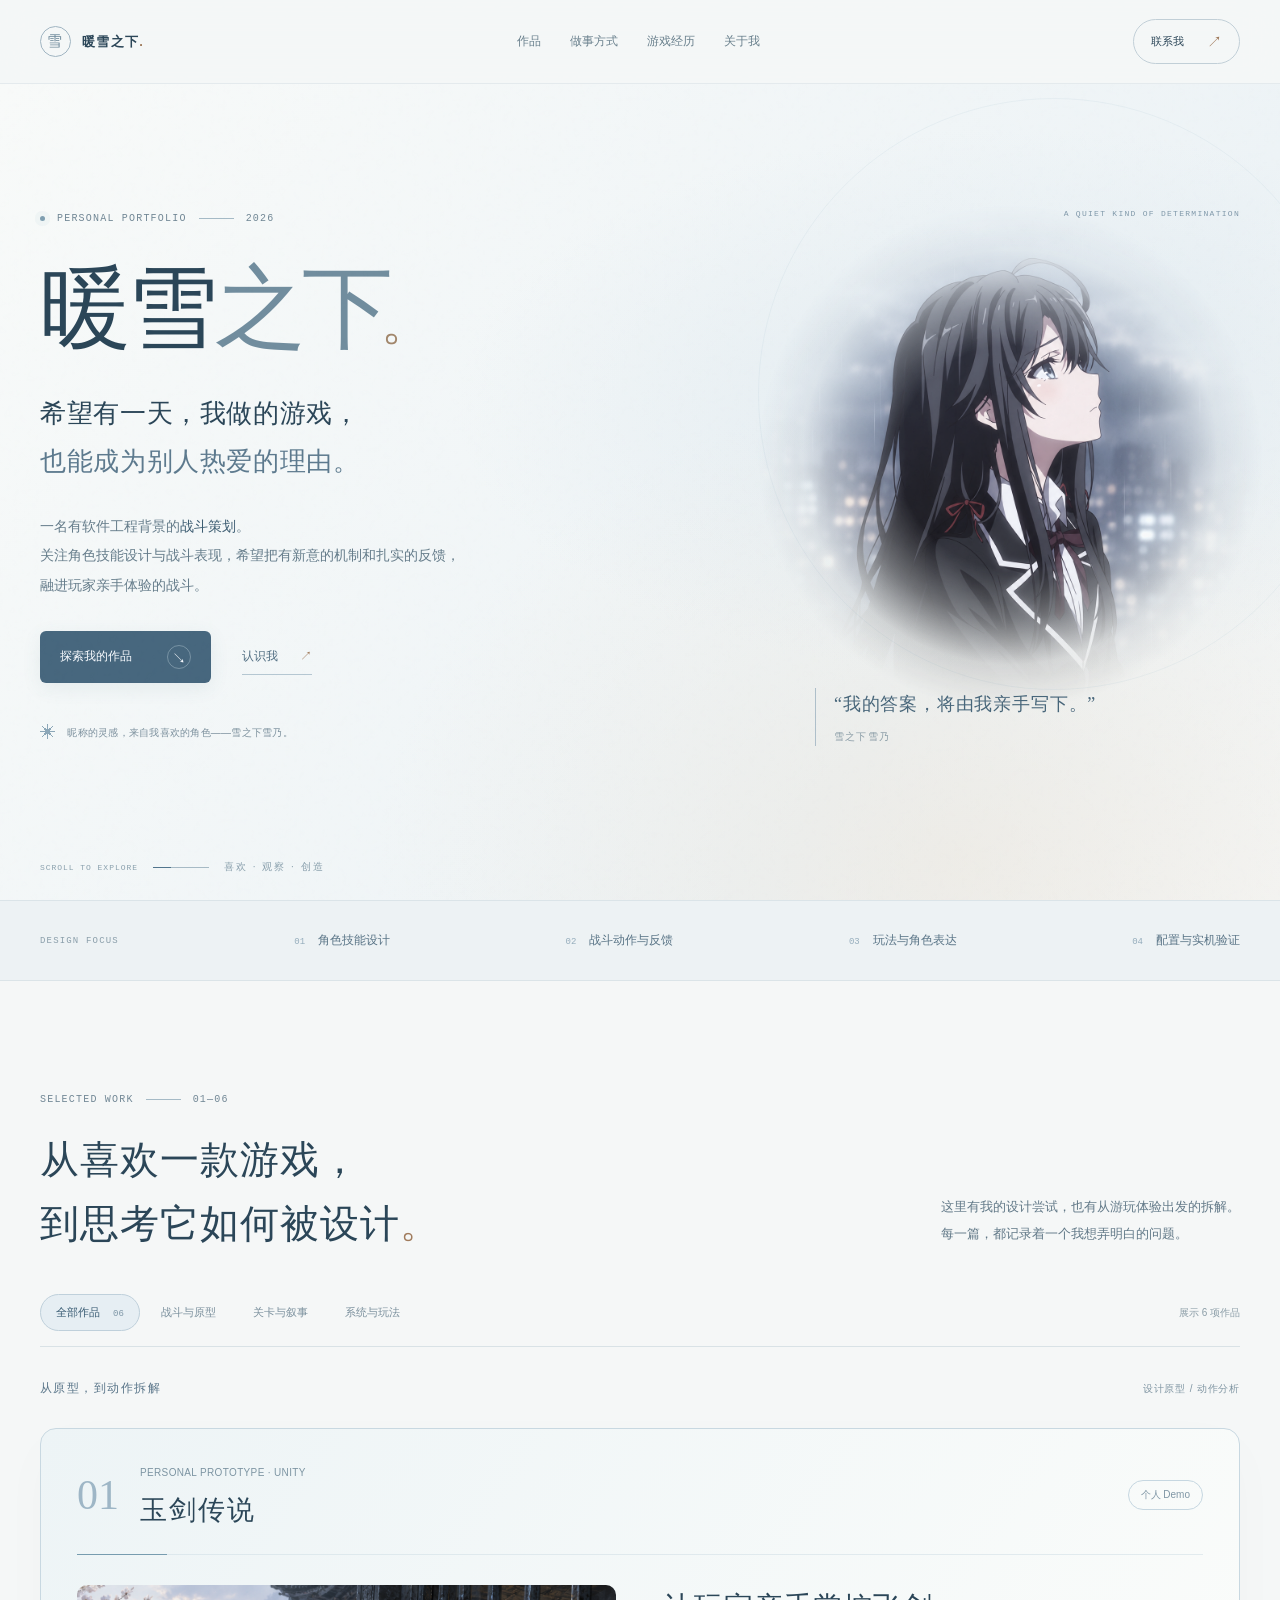
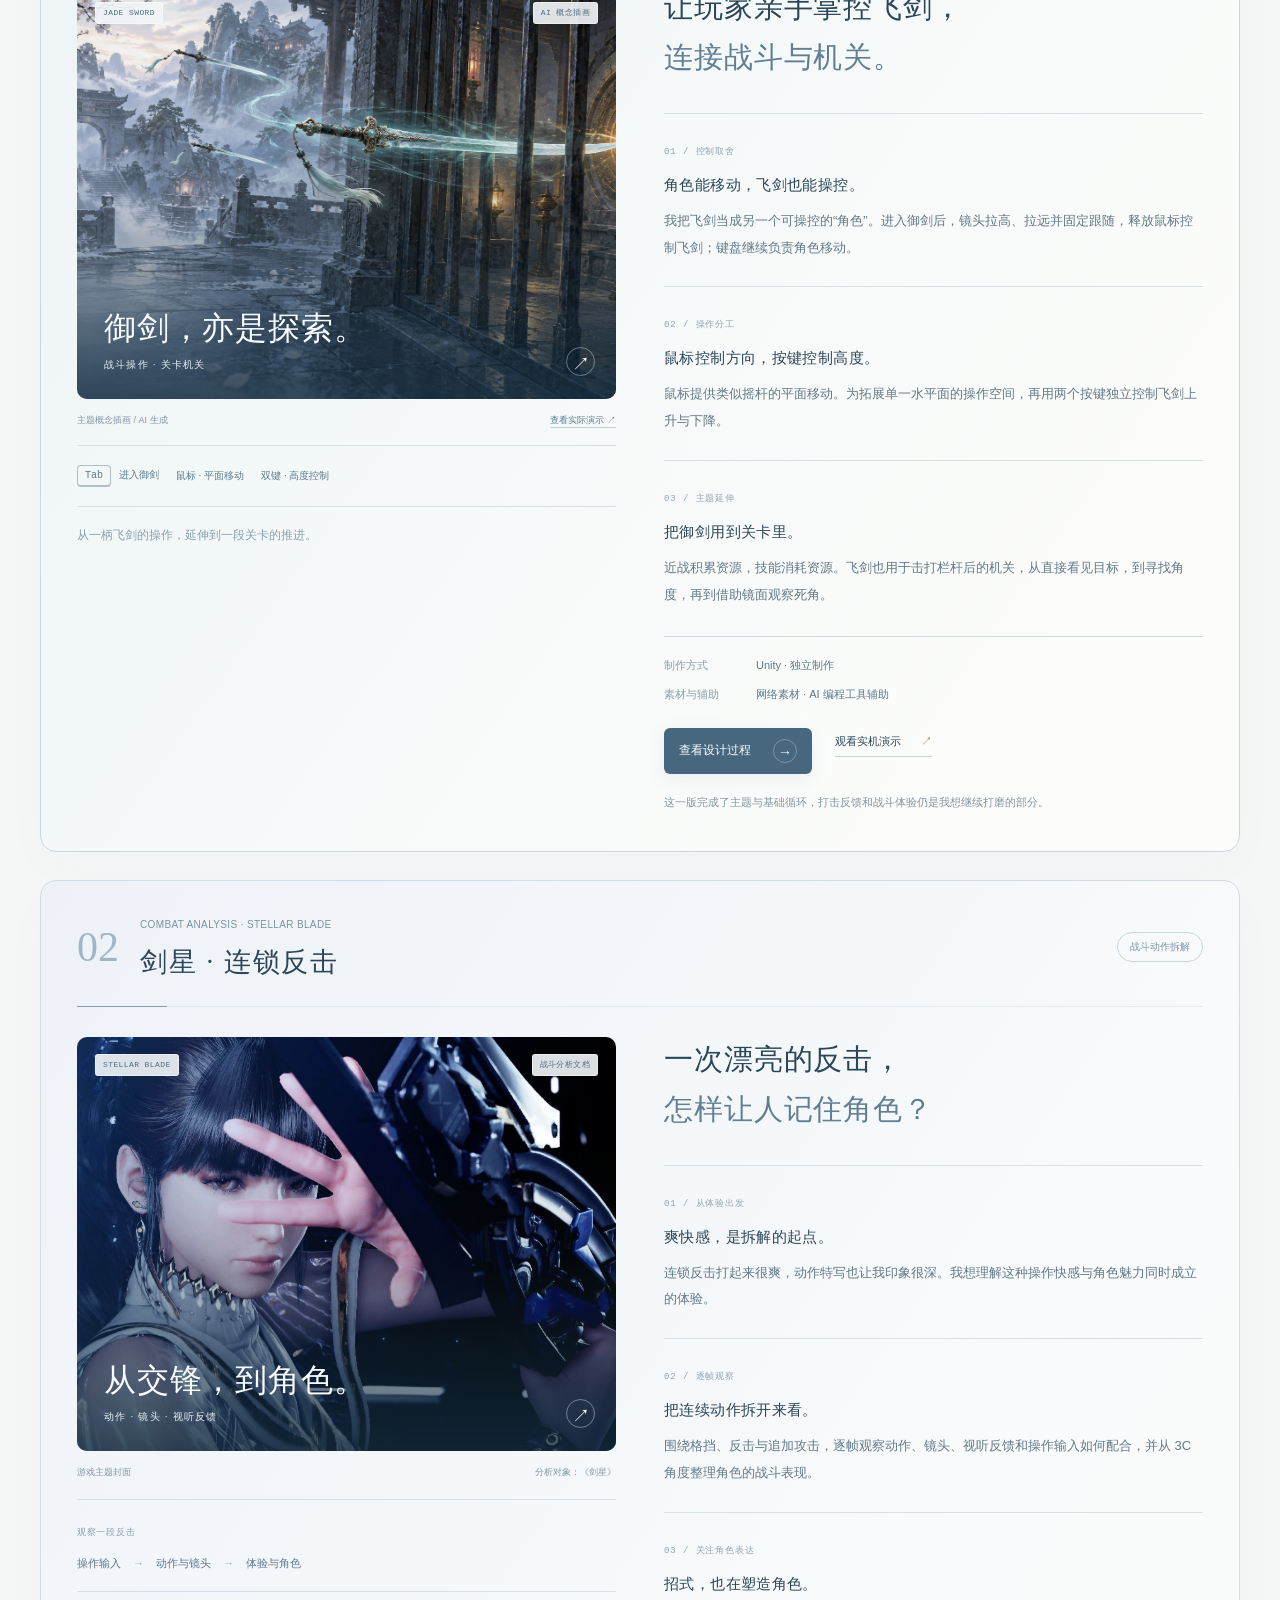
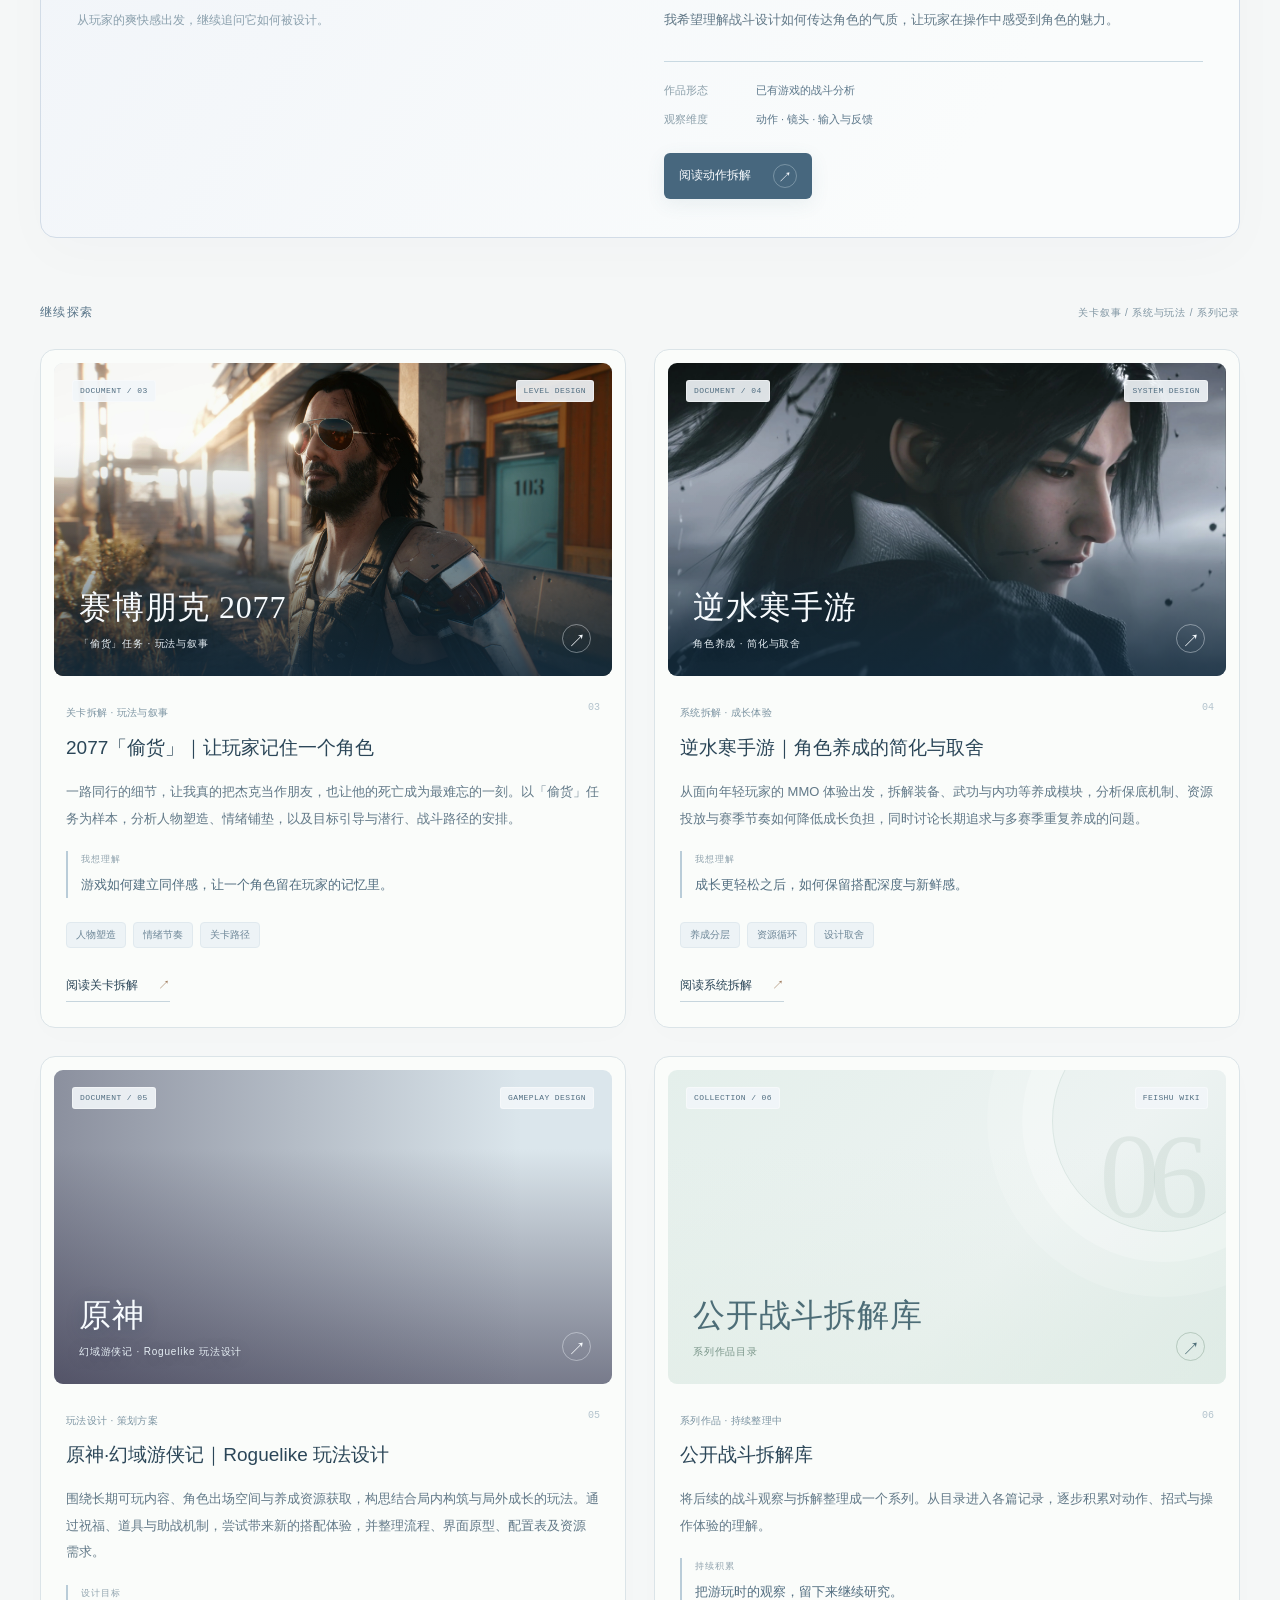
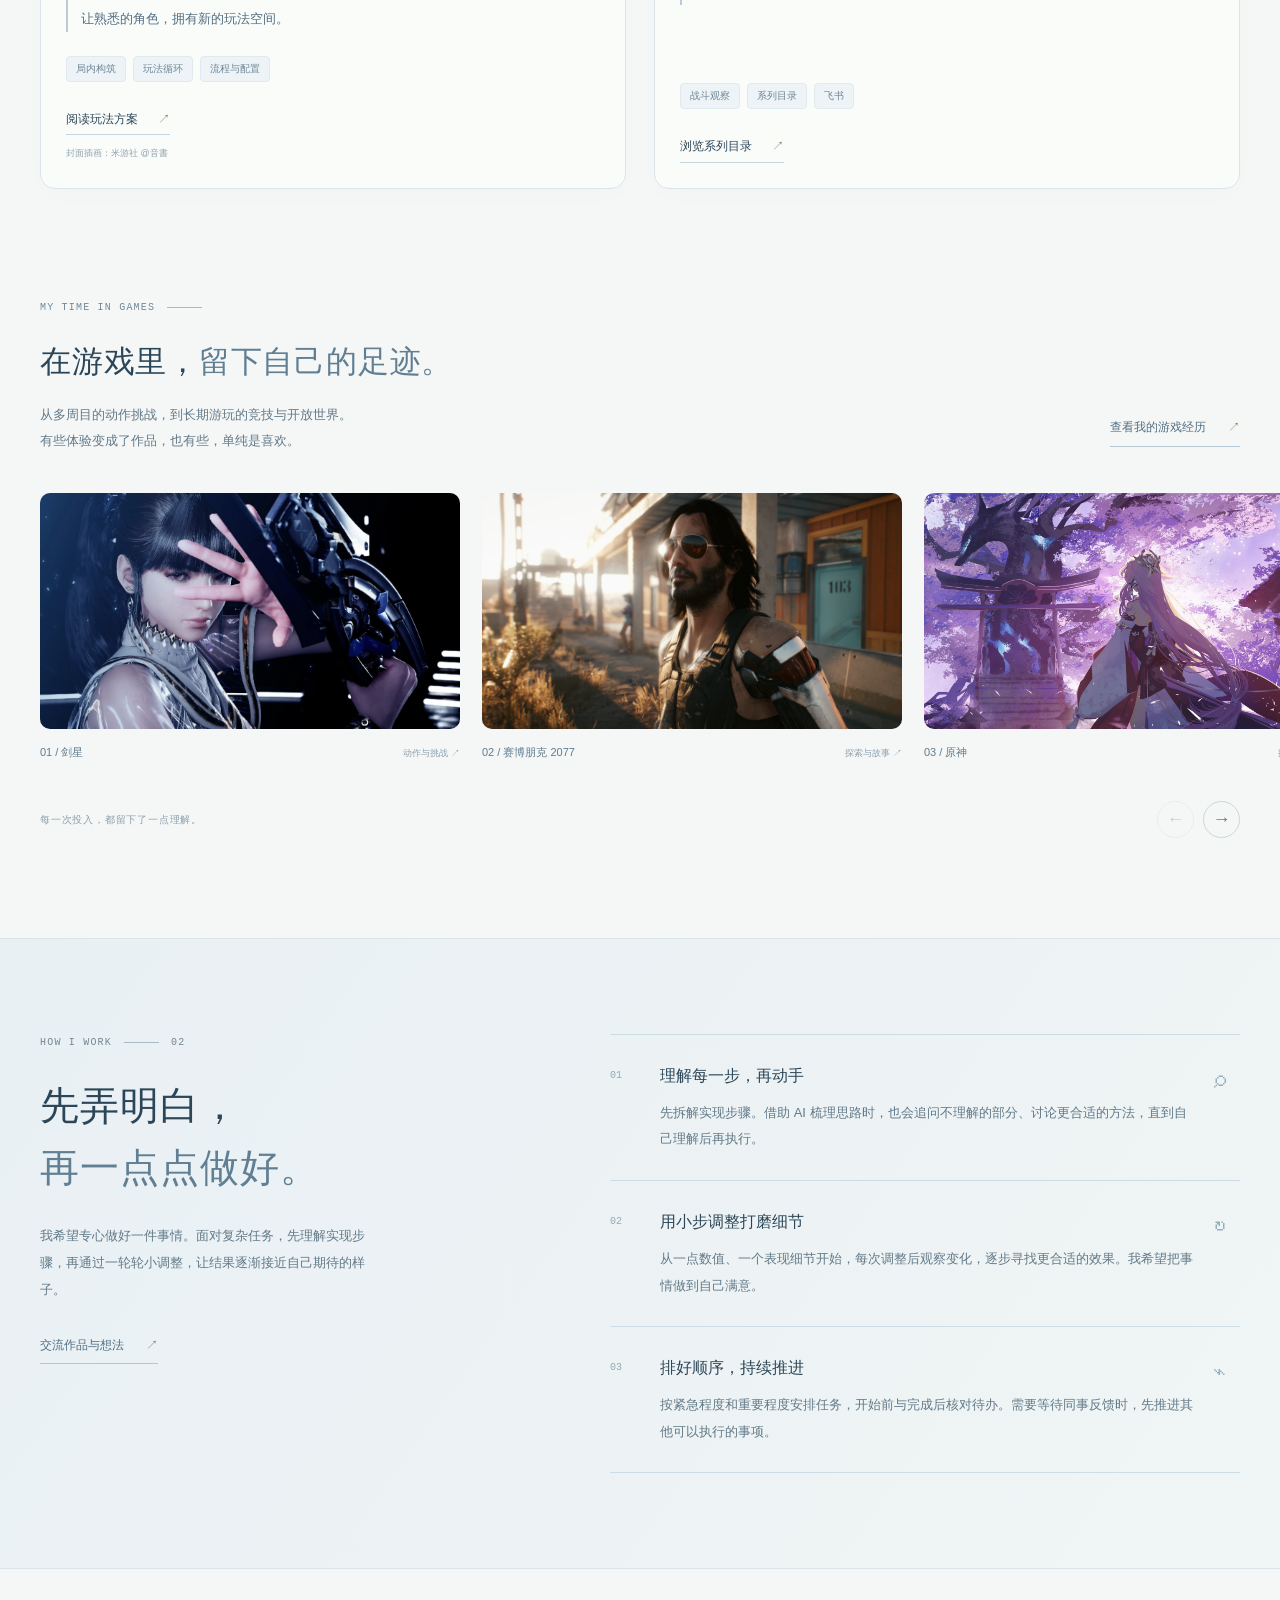
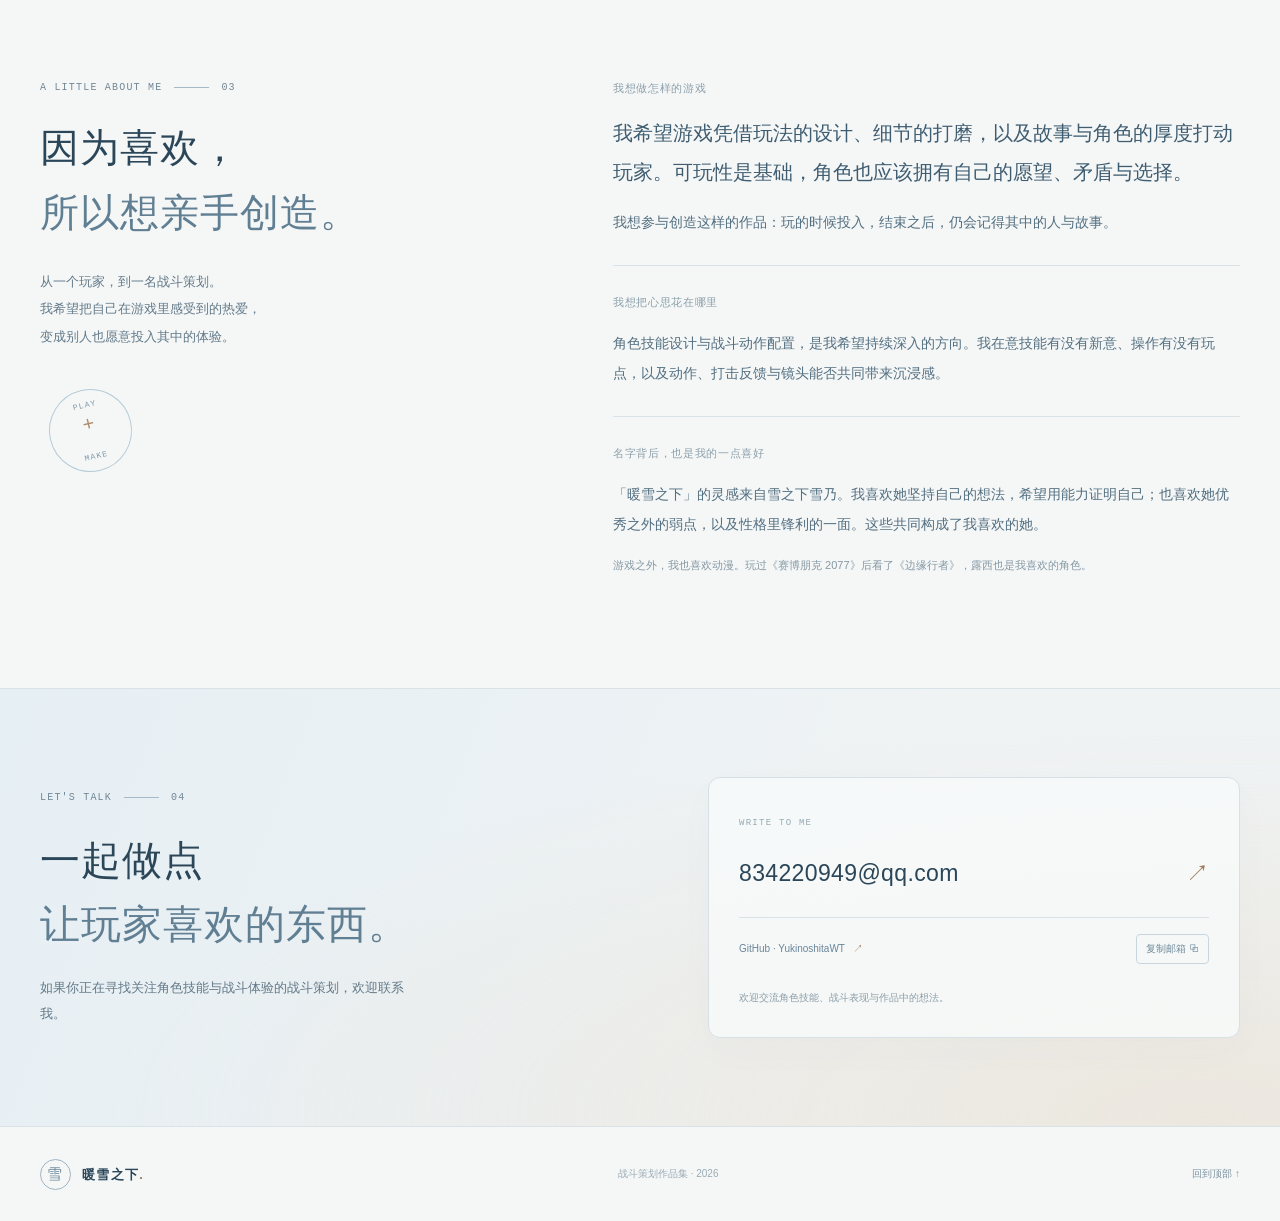
==== commit 769fd8a9: "Add lightweight sword control experience and design rationale" ====
--- a/index.html
+++ b/index.html
@@ -74,8 +74,8 @@
           </figure>
           <div class="spotlight-copy">
             <p class="spotlight-thesis" data-reveal>让玩家亲手掌控飞剑，<br><em>连接战斗与机关。</em></p>
-            <div class="spotlight-step" data-reveal><span class="spotlight-step-label">01 / 观察空间</span><h4>先让飞剑的轨迹看得清。</h4><p>按 Tab 进入御剑模式，第三人称镜头拉远、拉高，以固定角度跟随角色移动，为观察飞剑轨迹留出空间。</p></div>
-            <div class="spotlight-step" data-reveal><span class="spotlight-step-label">02 / 操作分工</span><h4>鼠标控制方向，按键控制高度。</h4><p>鼠标从控制视角切换为类似摇杆的输入，控制飞剑在平面上前后左右移动；另用两个按键控制上升与下降。</p></div>
+            <div class="spotlight-step" data-reveal><span class="spotlight-step-label">01 / 控制取舍</span><h4>角色能移动，飞剑也能操控。</h4><p>我把飞剑当成另一个可操控的“角色”。进入御剑后，镜头拉高、拉远并固定跟随，释放鼠标控制飞剑；键盘继续负责角色移动。</p></div>
+            <div class="spotlight-step" data-reveal><span class="spotlight-step-label">02 / 操作分工</span><h4>鼠标控制方向，按键控制高度。</h4><p>鼠标提供类似摇杆的平面移动。为拓展单一水平面的操作空间，再用两个按键独立控制飞剑上升与下降。</p></div>
             <div class="spotlight-step" data-reveal><span class="spotlight-step-label">03 / 主题延伸</span><h4>把御剑用到关卡里。</h4><p>近战积累资源，技能消耗资源。飞剑也用于击打栏杆后的机关，从直接看见目标，到寻找角度，再到借助镜面观察死角。</p></div>
             <div class="spotlight-delivery" data-reveal><dl><div><dt>制作方式</dt><dd>Unity · 独立制作</dd></div><div><dt>素材与辅助</dt><dd>网络素材 · AI 编程工具辅助</dd></div></dl><div class="work-actions"><a class="button button-primary" href="jade-sword.html">查看设计过程 <span aria-hidden="true">→</span></a><a class="work-link" href="https://www.bilibili.com/video/BV1tnPrzREdf" target="_blank" rel="noopener noreferrer">观看实机演示 <span aria-hidden="true">↗</span></a></div><p class="spotlight-reflection">这一版完成了主题与基础循环，打击反馈和战斗体验仍是我想继续打磨的部分。</p></div>
           </div>
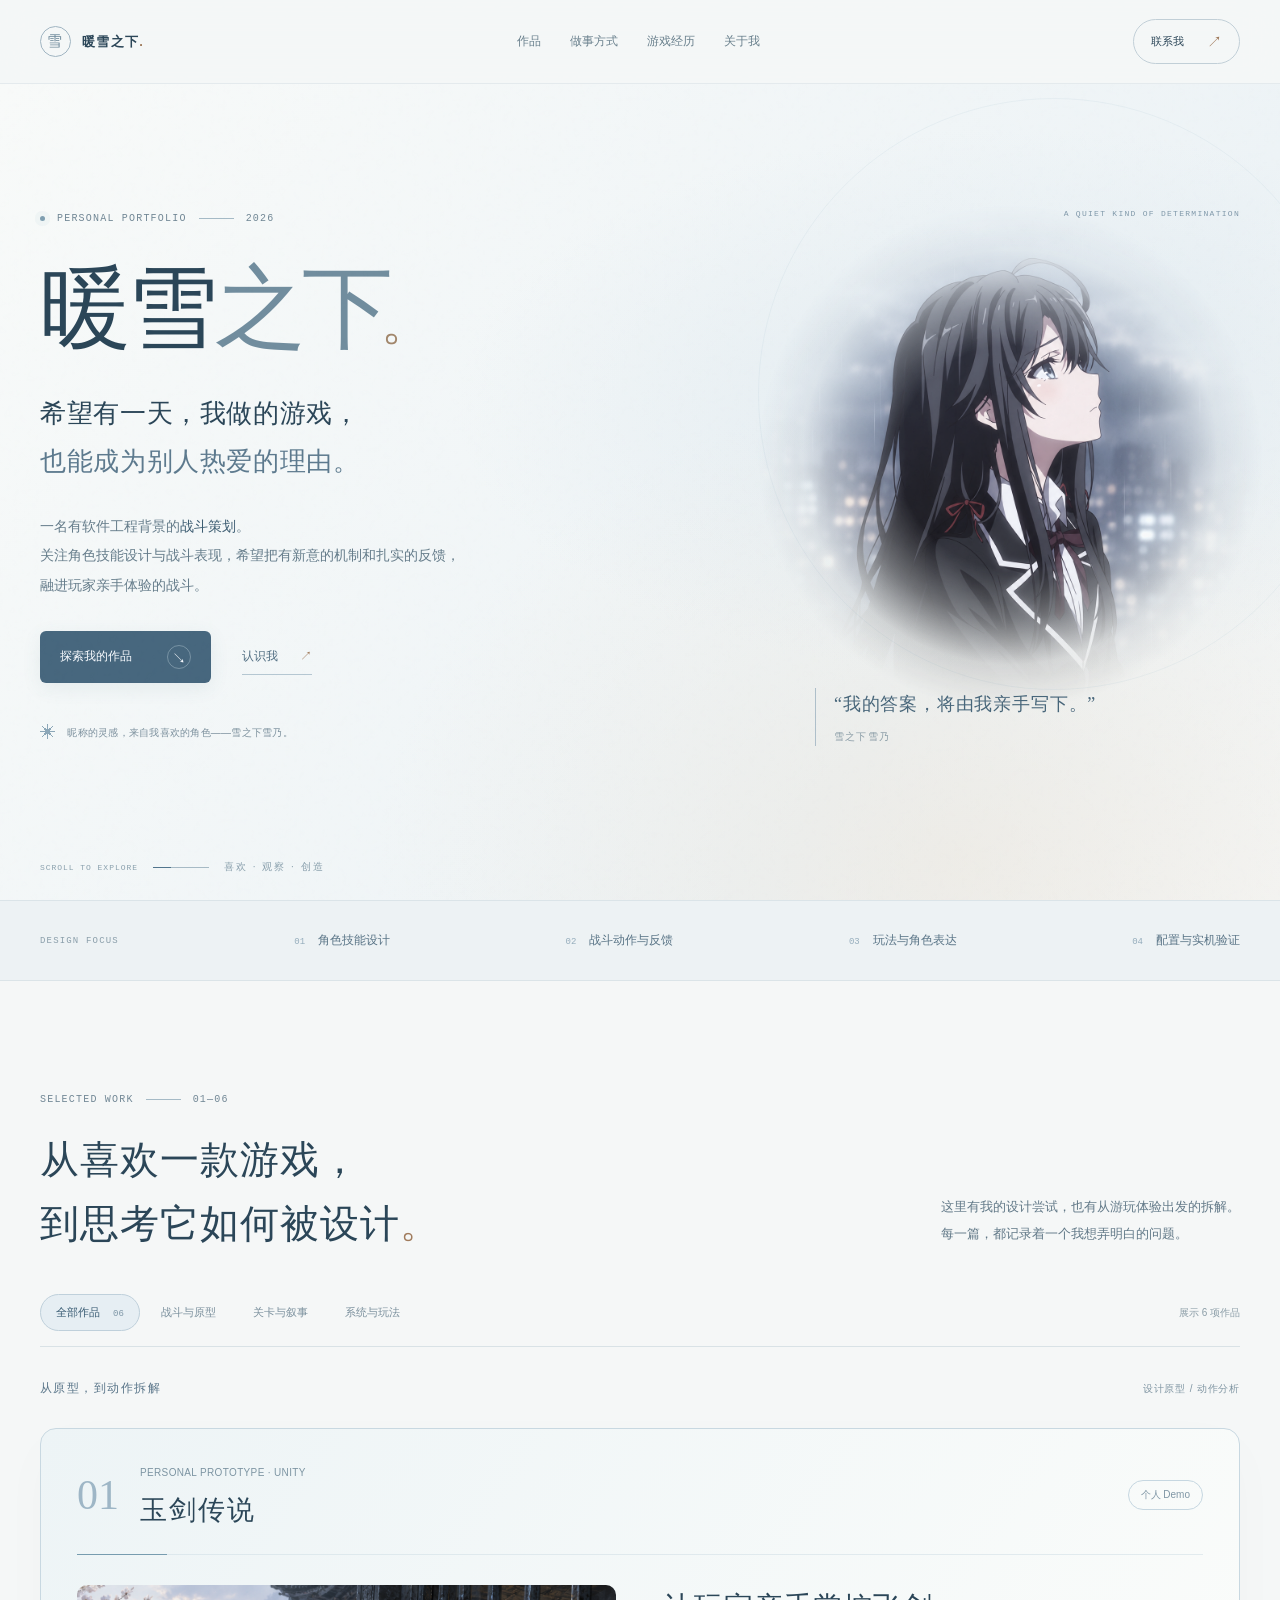
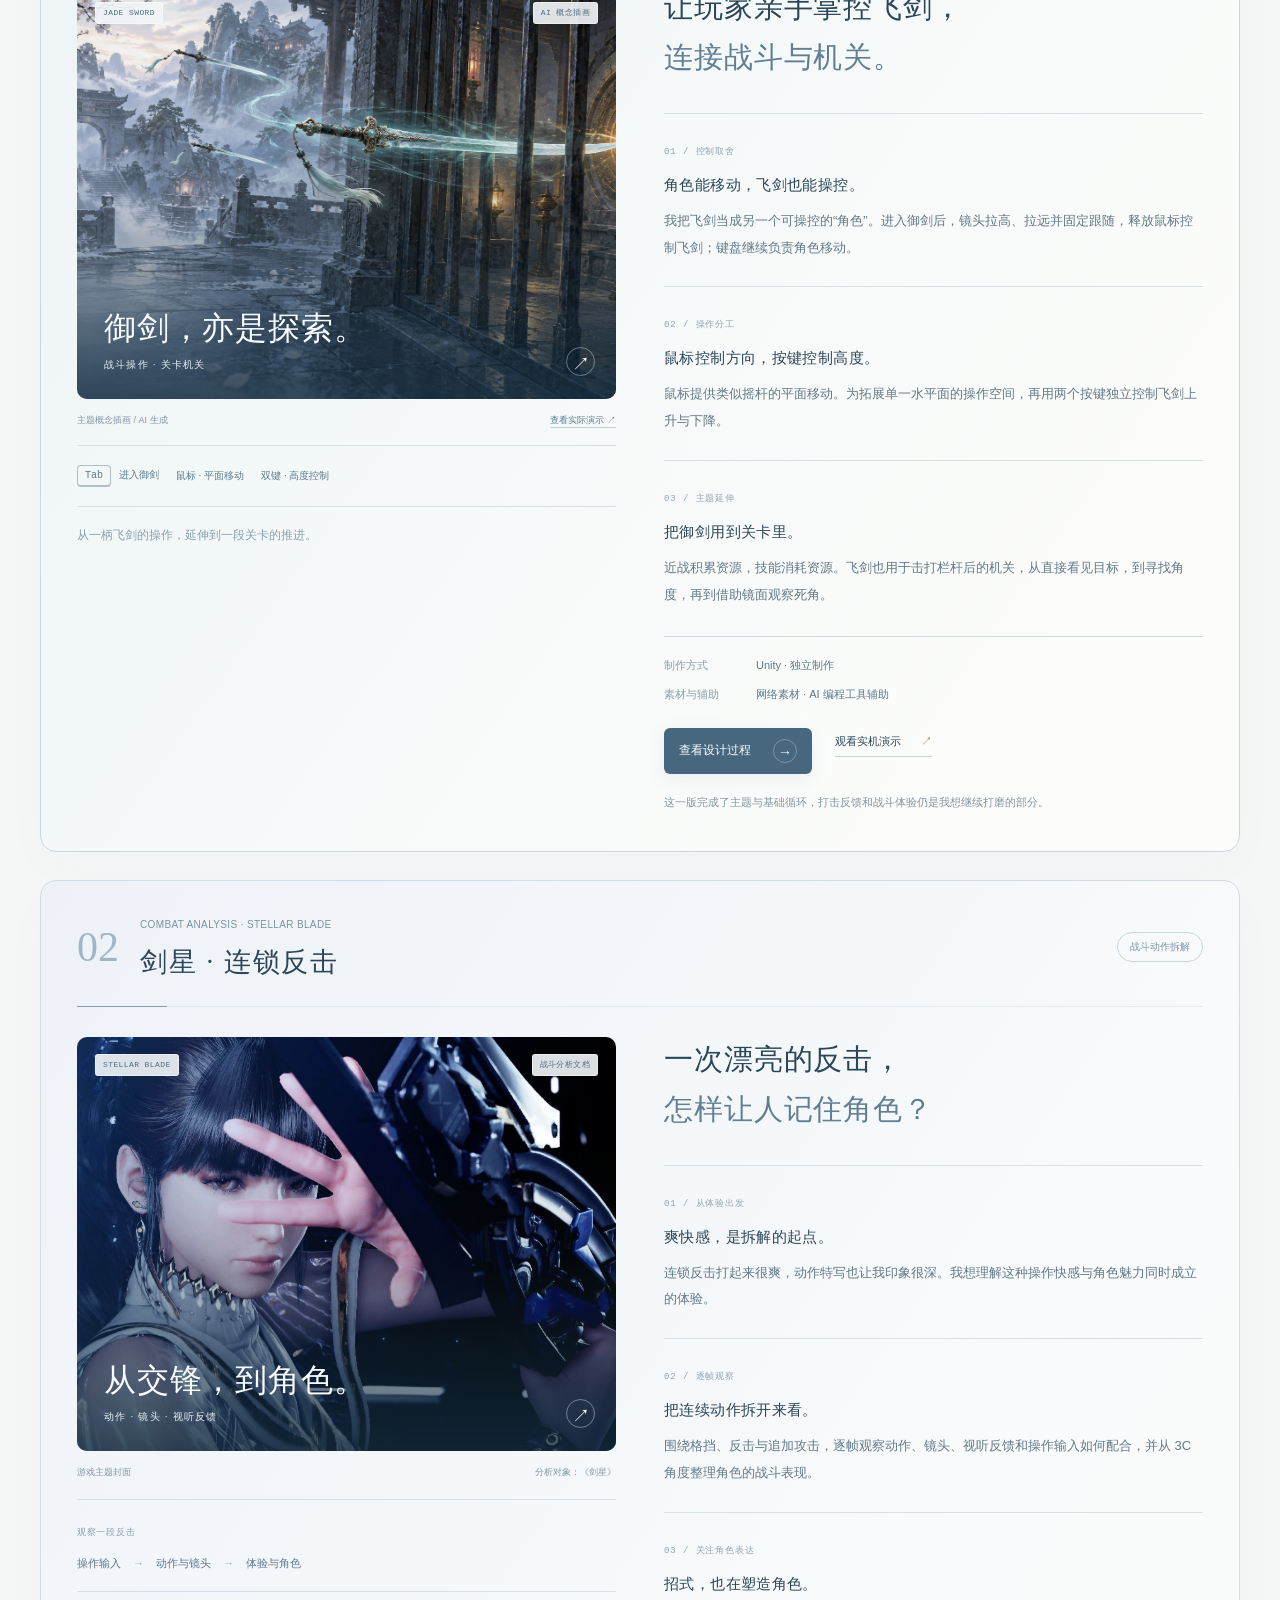
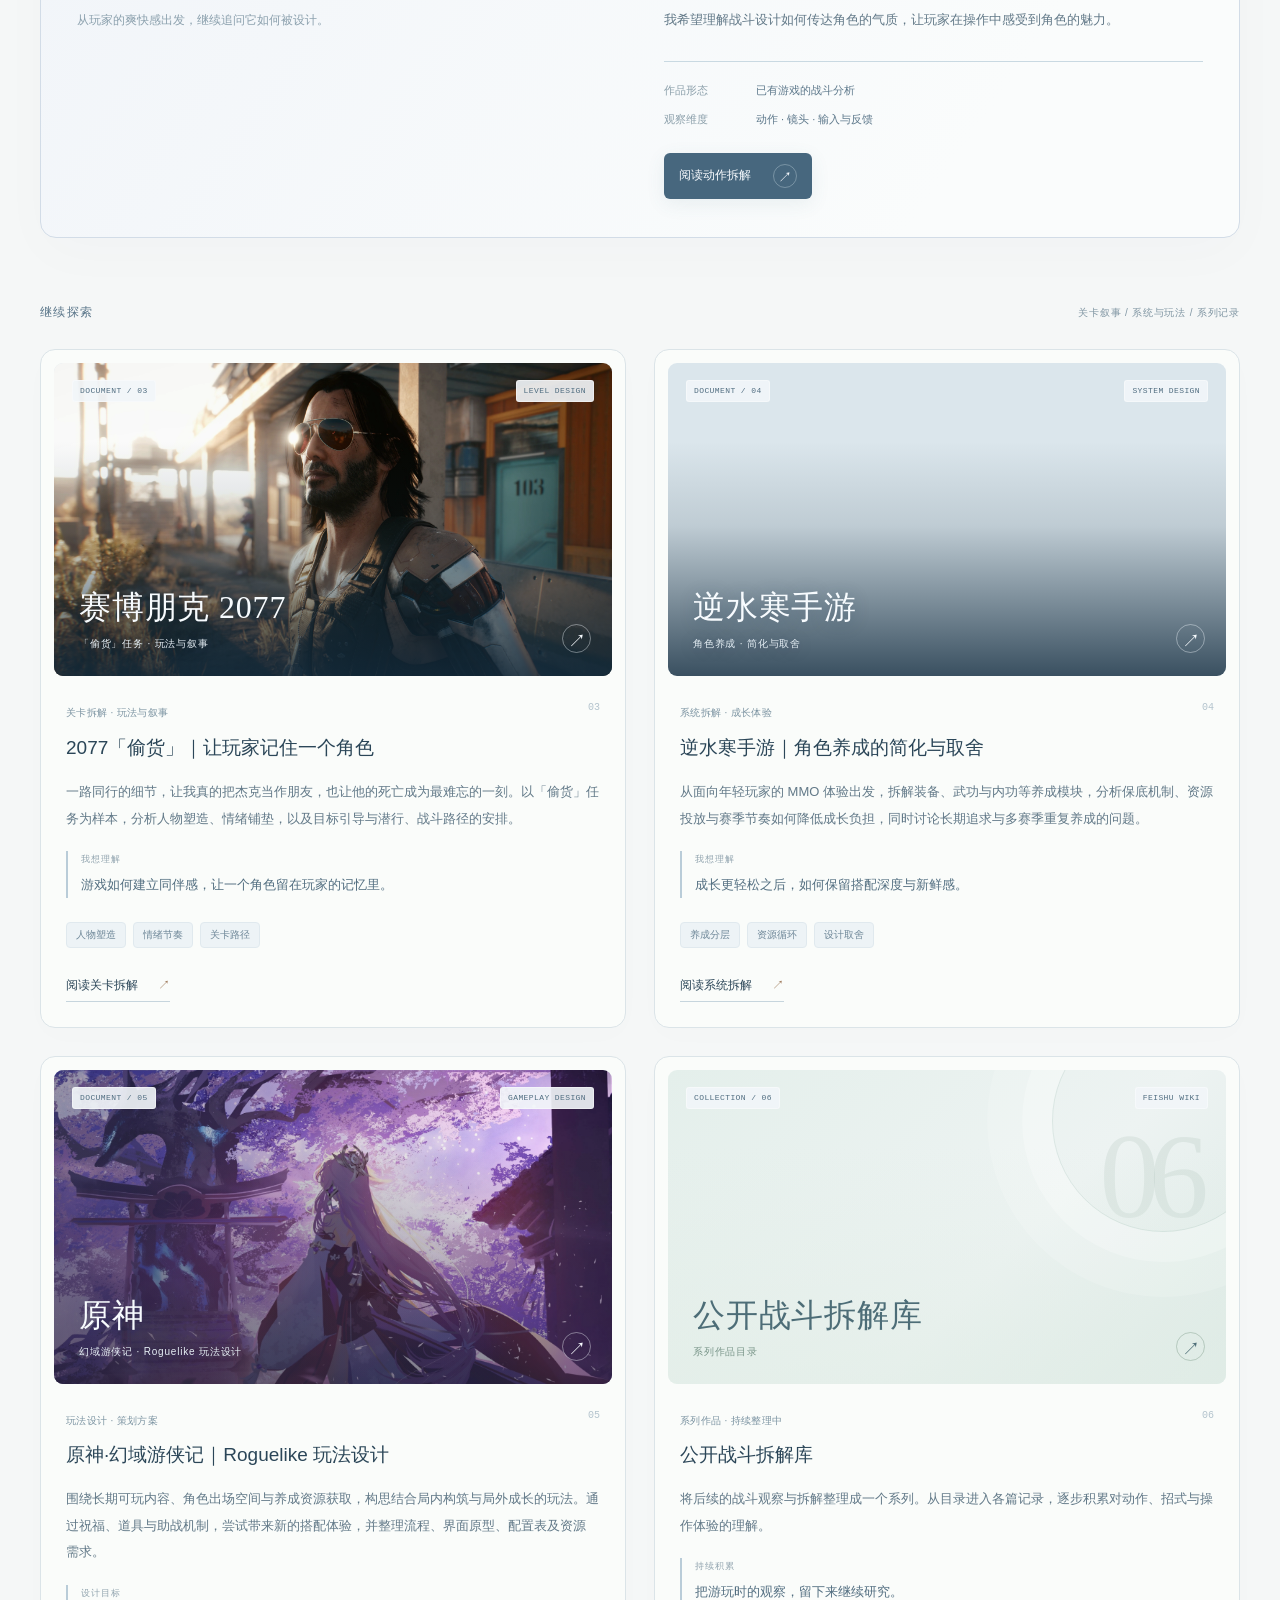
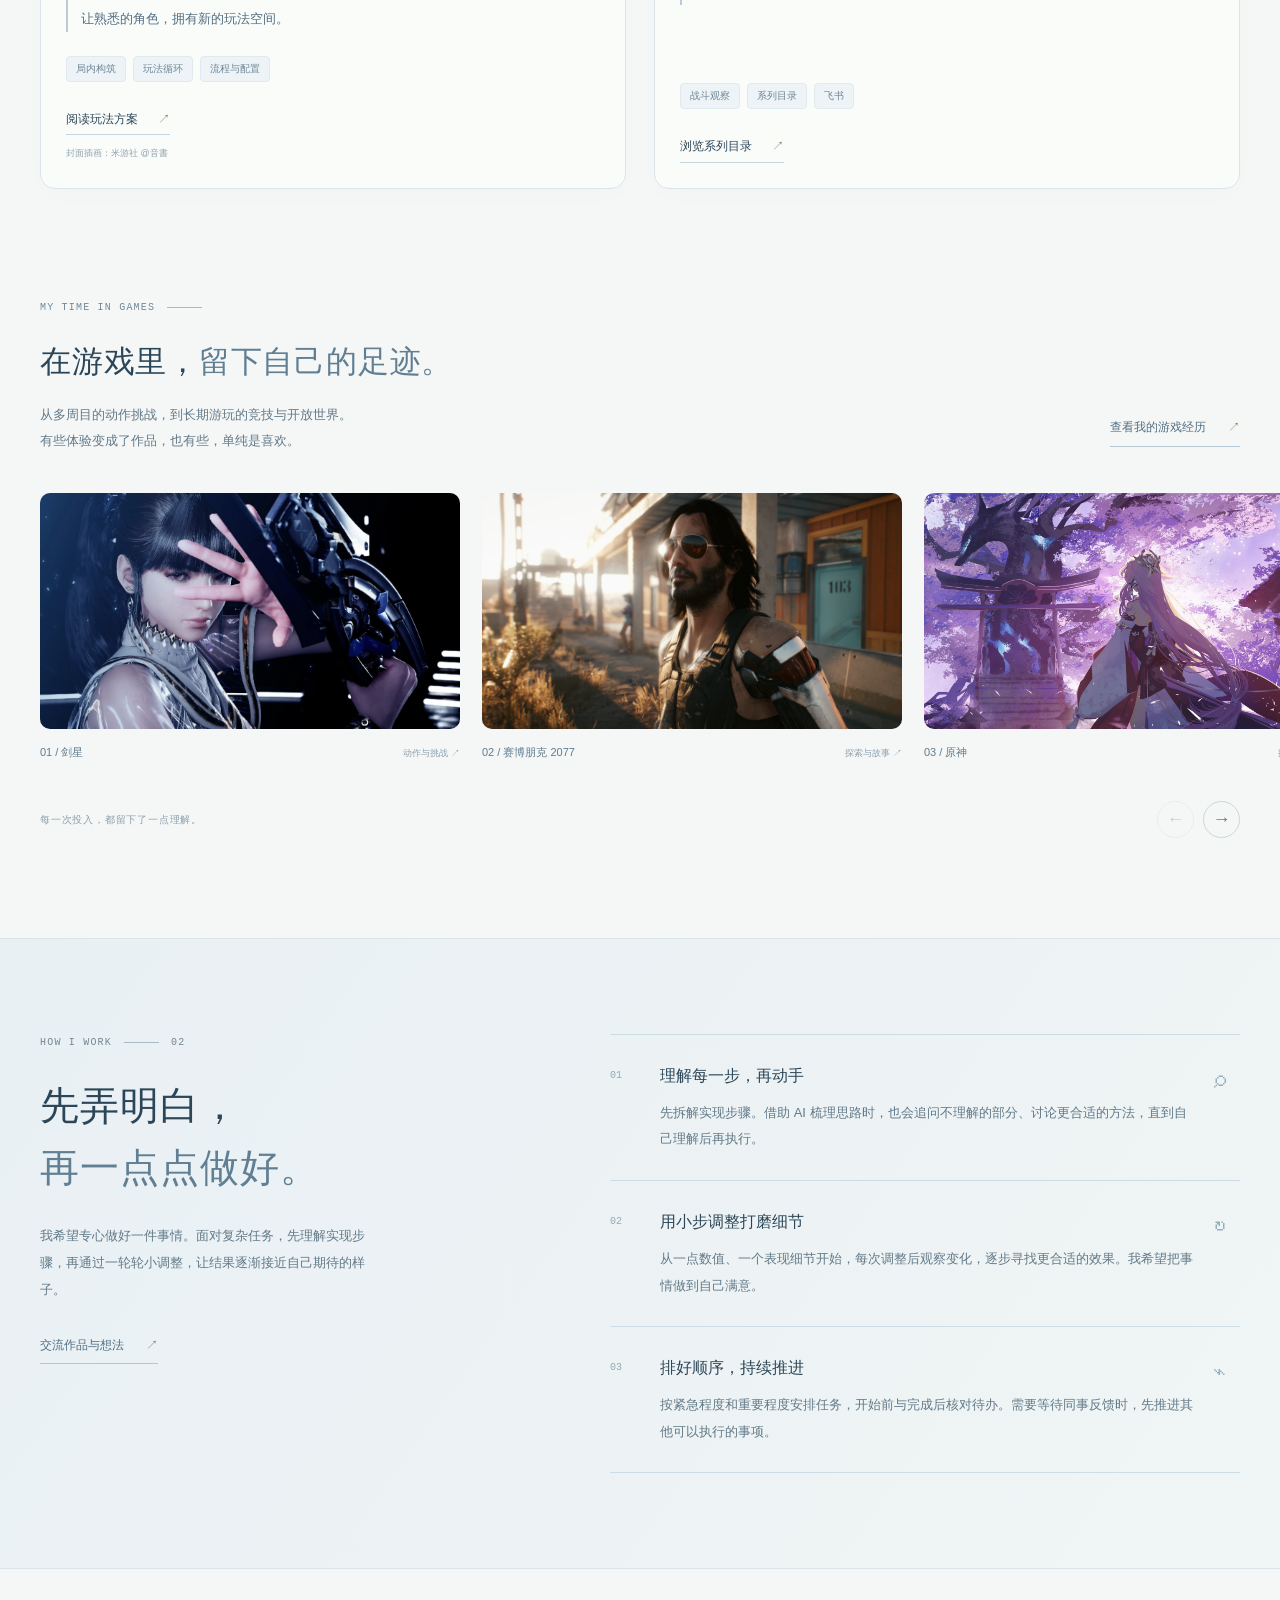
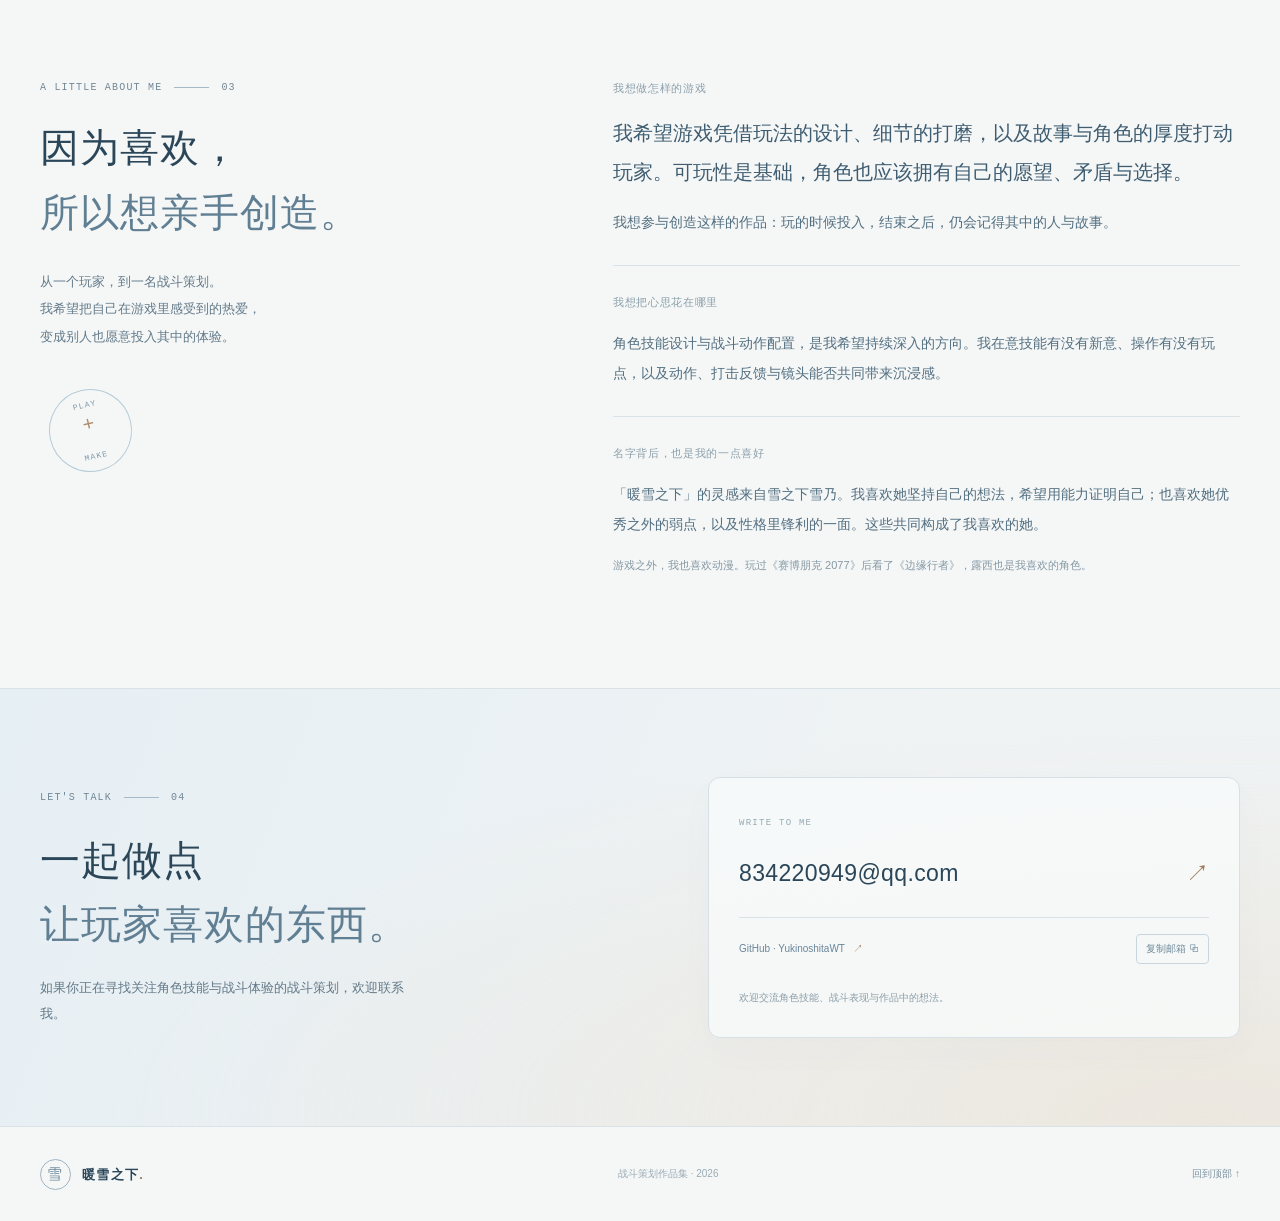
==== commit 70e99486: "Unify game experience page with winter portfolio design" ====
--- a/index.html
+++ b/index.html
@@ -161,10 +161,10 @@
     <section class="games-preview" aria-labelledby="games-preview-title">
       <div class="wrap gallery-heading" data-reveal><div><div class="eyebrow section-eyebrow">MY TIME IN GAMES <span class="eyebrow-line"></span></div><h2 id="games-preview-title">在游戏里，<em>留下自己的足迹。</em></h2><p>从多周目的动作挑战，到长期游玩的竞技与开放世界。<br>有些体验变成了作品，也有些，单纯是喜欢。</p></div><a class="text-link" href="games.html">查看我的游戏经历 <span aria-hidden="true">↗</span></a></div>
       <div class="gallery-track" id="game-gallery" role="region" aria-label="部分游玩游戏" tabindex="0" data-reveal>
-        <a class="game-moment" href="games.html#action"><div class="moment-picture"><img src="assets/stellar-blade-cover.webp" width="2338" height="1315" alt="剑星角色与武器的蓝色光影特写" loading="lazy" decoding="async"></div><div class="moment-caption"><span>01 / 剑星</span><span>动作与挑战 ↗</span></div></a>
-        <a class="game-moment" href="games.html#worlds"><div class="moment-picture"><img src="assets/cyberpunk-2077-cover.webp" width="3840" height="2160" alt="赛博朋克2077中夕阳下的强尼" loading="lazy" decoding="async"></div><div class="moment-caption"><span>02 / 赛博朋克 2077</span><span>探索与故事 ↗</span></div></a>
-        <a class="game-moment moment-genshin" href="games.html#worlds"><div class="moment-picture"><img src="assets/genshin-cover.webp" width="3097" height="2000" alt="原神主题插画中的樱花与神社" loading="lazy" decoding="async"></div><div class="moment-caption"><span>03 / 原神</span><span>插画：@音書 ↗</span></div></a>
-        <a class="game-moment" href="games.html#worlds"><div class="moment-picture"><img src="assets/nishuihan-cover.webp" width="2559" height="1439" alt="逆水寒古装人物侧脸" loading="lazy" decoding="async"></div><div class="moment-caption"><span>04 / 逆水寒手游</span><span>探索与养成 ↗</span></div></a>
+        <a class="game-moment" href="games.html#stellar-blade"><div class="moment-picture"><img src="assets/stellar-blade-cover.webp" width="2338" height="1315" alt="剑星角色与武器的蓝色光影特写" loading="lazy" decoding="async"></div><div class="moment-caption"><span>01 / 剑星</span><span>动作与挑战 ↗</span></div></a>
+        <a class="game-moment" href="games.html#cyberpunk-2077"><div class="moment-picture"><img src="assets/cyberpunk-2077-cover.webp" width="3840" height="2160" alt="赛博朋克2077中夕阳下的强尼" loading="lazy" decoding="async"></div><div class="moment-caption"><span>02 / 赛博朋克 2077</span><span>探索与故事 ↗</span></div></a>
+        <a class="game-moment moment-genshin" href="games.html#genshin"><div class="moment-picture"><img src="assets/genshin-cover.webp" width="3097" height="2000" alt="原神主题插画中的樱花与神社" loading="lazy" decoding="async"></div><div class="moment-caption"><span>03 / 原神</span><span>插画：@音書 ↗</span></div></a>
+        <a class="game-moment" href="games.html#nishuihan"><div class="moment-picture"><img src="assets/nishuihan-cover.webp" width="2559" height="1439" alt="逆水寒古装人物侧脸" loading="lazy" decoding="async"></div><div class="moment-caption"><span>04 / 逆水寒手游</span><span>探索与养成 ↗</span></div></a>
       </div>
       <div class="wrap gallery-footer"><span>每一次投入，都留下了一点理解。</span><div class="gallery-controls" hidden><button type="button" data-gallery-prev aria-controls="game-gallery" aria-label="向前浏览游戏图片">←</button><button type="button" data-gallery-next aria-controls="game-gallery" aria-label="向后浏览游戏图片">→</button></div></div>
     </section>
